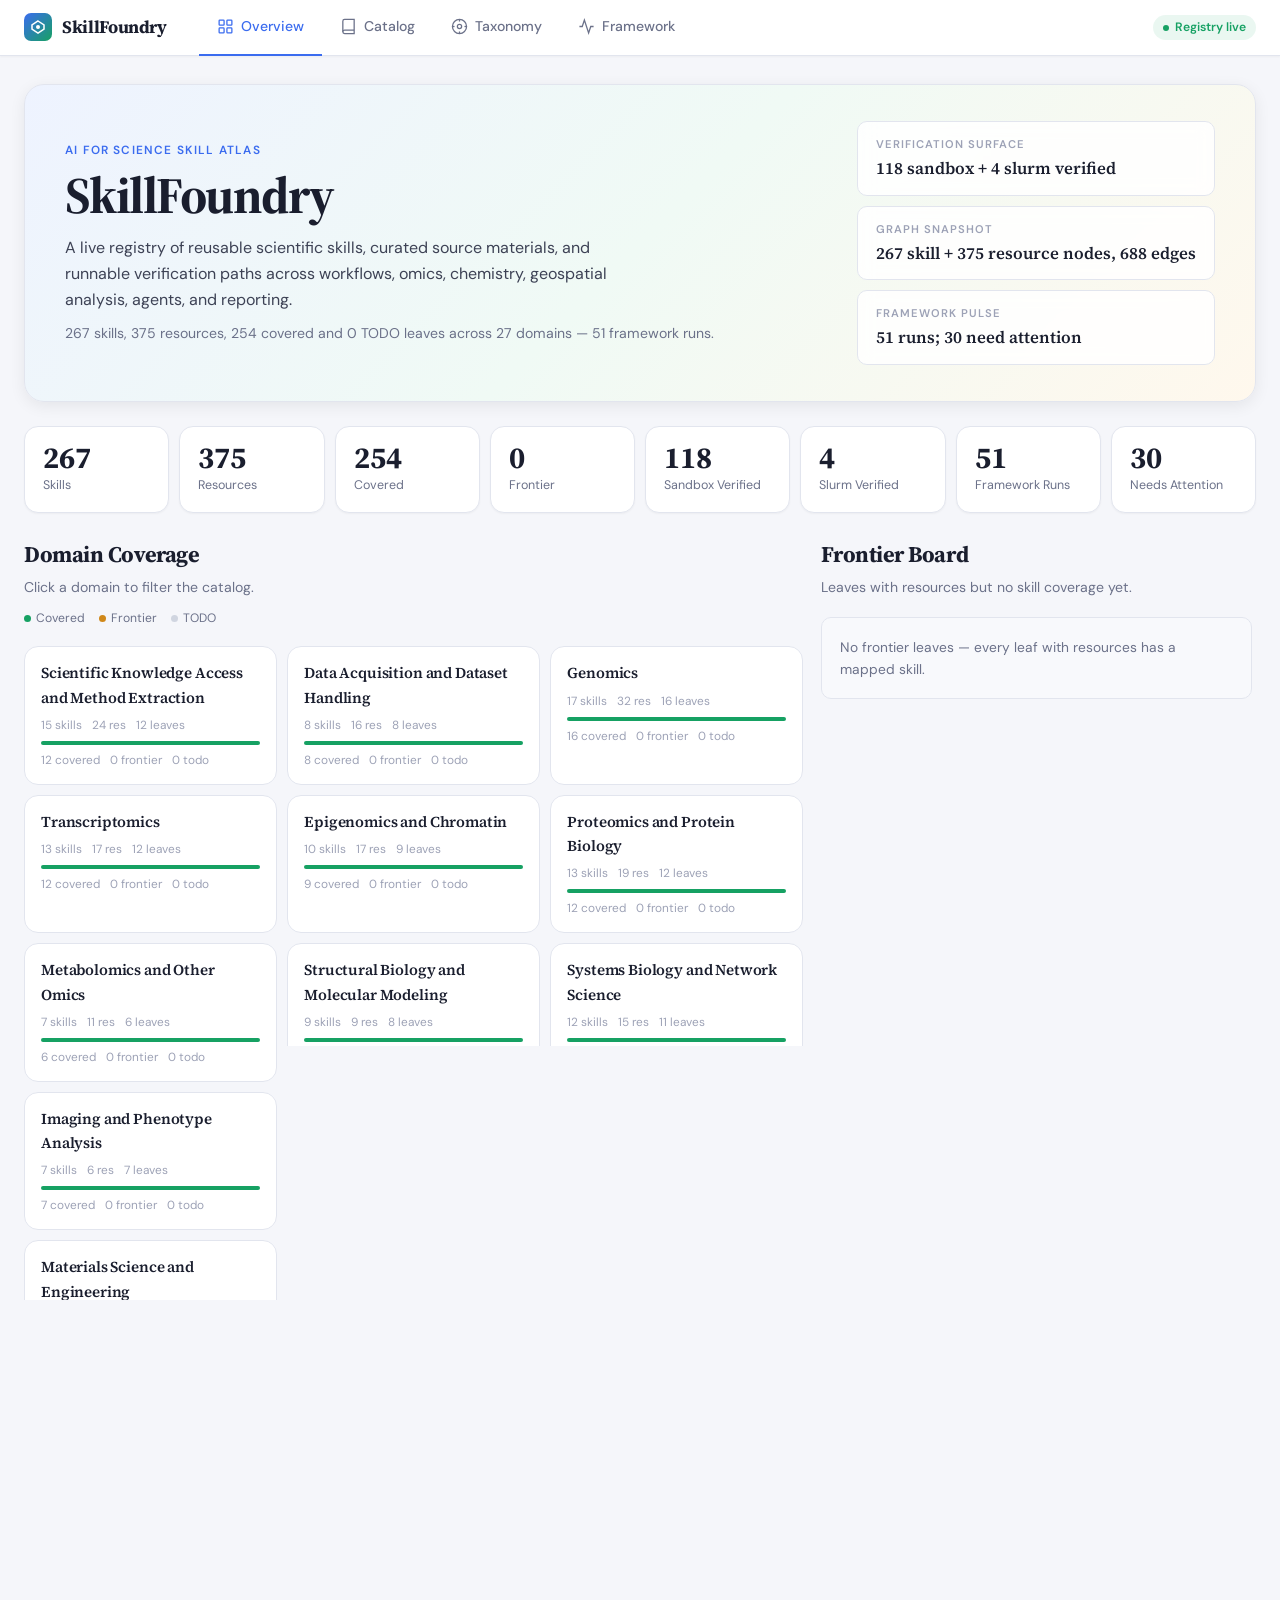
==== index.html @ 2b2ca71a "[init] init github pages" ====
<!DOCTYPE html>
<html lang="en">
<head>
  <meta charset="utf-8">
  <meta name="viewport" content="width=device-width, initial-scale=1">
  <title>SkillFoundry — AI for Science Skill Atlas</title>
  <link rel="preconnect" href="https://fonts.googleapis.com">
  <link rel="preconnect" href="https://fonts.gstatic.com" crossorigin>
  <link href="https://fonts.googleapis.com/css2?family=Source+Serif+4:ital,opsz,wght@0,8..60,400;0,8..60,600;0,8..60,700;1,8..60,400&family=DM+Sans:ital,opsz,wght@0,9..40,300;0,9..40,400;0,9..40,500;0,9..40,600;1,9..40,400&family=JetBrains+Mono:wght@400;500&display=swap" rel="stylesheet">
  <style>
/* ═══════════════════════════ TOKENS ═══════════════════════════ */
:root {
  --bg:         #f5f6fa;
  --bg-alt:     #eef0f6;
  --surface:    #ffffff;
  --surface-hi: #f8f9fc;
  --border:     #e2e5ee;
  --border-hi:  #d0d5e0;

  --ink:        #1a1e2e;
  --ink-2:      #3d4255;
  --ink-3:      #6b7189;
  --ink-4:      #9da2b6;

  --blue:       #3b6cef;
  --blue-soft:  rgba(59,108,239,0.09);
  --blue-med:   rgba(59,108,239,0.18);
  --green:      #16a163;
  --green-soft: rgba(22,161,99,0.09);
  --green-med:  rgba(22,161,99,0.18);
  --amber:      #d08819;
  --amber-soft: rgba(208,136,25,0.09);
  --amber-med:  rgba(208,136,25,0.18);
  --red:        #dc4848;
  --red-soft:   rgba(220,72,72,0.09);

  --r-xl: 20px;
  --r-lg: 14px;
  --r-md: 10px;
  --r-sm: 6px;

  --serif: 'Source Serif 4', Georgia, serif;
  --sans:  'DM Sans', system-ui, sans-serif;
  --mono:  'JetBrains Mono', 'Menlo', monospace;

  --shadow-xs: 0 1px 2px rgba(0,0,0,0.04);
  --shadow-sm: 0 1px 3px rgba(0,0,0,0.06), 0 1px 2px rgba(0,0,0,0.04);
  --shadow-md: 0 4px 16px rgba(0,0,0,0.07);
  --shadow-lg: 0 10px 40px rgba(0,0,0,0.08);
}

*, *::before, *::after { box-sizing: border-box; margin: 0; padding: 0; }
html { overflow-x: clip; }

body {
  font-family: var(--sans);
  font-size: 14.5px;
  line-height: 1.6;
  color: var(--ink);
  background: var(--bg);
  overflow-x: clip;
  min-height: 100vh;
}

a { color: var(--blue); text-decoration: none; }
a:hover { text-decoration: underline; }

button, input, select { font: inherit; }

::-webkit-scrollbar { width: 5px; height: 5px; }
::-webkit-scrollbar-track { background: transparent; }
::-webkit-scrollbar-thumb { background: var(--border-hi); border-radius: 4px; }

/* ═══════════════════════════ TOPBAR ═══════════════════════════ */
.topbar {
  position: sticky; top: 0; z-index: 100;
  display: flex; align-items: center; gap: 0;
  height: 56px;
  background: var(--surface);
  border-bottom: 1px solid var(--border);
  box-shadow: var(--shadow-xs);
  padding: 0 24px;
}

.logo {
  display: flex; align-items: center; gap: 10px;
  text-decoration: none; color: var(--ink);
  margin-right: 32px; flex-shrink: 0;
}

.logo-mark {
  width: 28px; height: 28px;
  border-radius: 7px;
  background: linear-gradient(135deg, #3b6cef, #16a163);
  display: flex; align-items: center; justify-content: center;
}

.logo-mark svg { width: 16px; height: 16px; }

.logo-text {
  font-family: var(--serif); font-size: 1.1rem; font-weight: 700;
  letter-spacing: -0.02em;
}

.tab-strip {
  display: flex; align-items: stretch; gap: 0;
  height: 56px; flex: 1;
}

.tab-btn {
  display: flex; align-items: center; gap: 7px;
  padding: 0 18px; height: 100%;
  font-size: 0.88rem; font-weight: 500;
  color: var(--ink-3); cursor: pointer;
  border: none; background: none;
  border-bottom: 2px solid transparent;
  transition: color 0.15s, border-color 0.15s;
  white-space: nowrap;
}

.tab-btn:hover { color: var(--ink); }

.tab-btn.active {
  color: var(--blue);
  border-bottom-color: var(--blue);
}

.tab-btn svg {
  width: 17px; height: 17px; stroke-width: 1.8;
  stroke: currentColor; fill: none;
}

.topbar-right {
  display: flex; align-items: center; gap: 12px;
  margin-left: auto; flex-shrink: 0;
}

.badge-live {
  display: flex; align-items: center; gap: 6px;
  padding: 3px 10px; border-radius: 999px;
  background: var(--green-soft);
  font-size: 0.76rem; font-weight: 600; color: var(--green);
}

.badge-live-dot {
  width: 6px; height: 6px; border-radius: 50%;
  background: var(--green);
  animation: pulse-d 2s ease-in-out infinite;
}

@keyframes pulse-d { 0%,100%{opacity:1} 50%{opacity:.35} }

/* ═══════════════════════════ PAGE SHELL ═══════════════════════════ */
.page {
  max-width: 1460px; margin: 0 auto;
  padding: 28px 24px 60px;
}

.tab-panel { display: none; }
.tab-panel.active { display: block; }

/* ═══════════════════════════ SECTION TITLES ═══════════════════════════ */
.sec-title {
  font-family: var(--serif); font-size: 1.4rem; font-weight: 700;
  letter-spacing: -0.02em; color: var(--ink); margin-bottom: 4px;
}

.sec-sub {
  font-size: 0.88rem; color: var(--ink-3); max-width: 60ch; line-height: 1.55;
}

.sec-head { margin-bottom: 18px; }

/* ═══════════════════════════ CARDS ═══════════════════════════ */
.card {
  background: var(--surface); border: 1px solid var(--border);
  border-radius: var(--r-lg); box-shadow: var(--shadow-sm);
}

.card-pad { padding: 20px 22px; }

/* ═══════════════════════════ PILLS ═══════════════════════════ */
.pill {
  display: inline-flex; align-items: center; gap: 5px;
  padding: 2px 9px; border-radius: 999px;
  font-size: 0.74rem; font-weight: 500;
  border: 1px solid transparent;
  line-height: 1.4;
}

.pill.v-green { background: var(--green-soft); color: var(--green); border-color: var(--green-med); }
.pill.v-blue  { background: var(--blue-soft);  color: var(--blue);  border-color: var(--blue-med);  }
.pill.v-amber { background: var(--amber-soft); color: var(--amber); border-color: var(--amber-med); }
.pill.v-red   { background: var(--red-soft);   color: var(--red); }
.pill.v-gray  { background: var(--bg-alt);     color: var(--ink-3); border-color: var(--border);    }

/* ═══════════════════════════ TAB: OVERVIEW ═══════════════════════════ */
.hero-banner {
  display: grid; grid-template-columns: 1fr auto;
  gap: 32px; align-items: center;
  padding: 36px 40px;
  border-radius: var(--r-xl);
  background: linear-gradient(135deg, #eef3ff 0%, #f0faf5 50%, #fff8ed 100%);
  border: 1px solid var(--border);
  box-shadow: var(--shadow-md);
  margin-bottom: 24px;
}

.hero-eyebrow {
  font-size: 0.74rem; font-weight: 600; text-transform: uppercase;
  letter-spacing: 0.1em; color: var(--blue); margin-bottom: 10px;
}

.hero-title {
  font-family: var(--serif); font-size: clamp(2.2rem, 4vw, 3.4rem);
  font-weight: 700; line-height: 1; letter-spacing: -0.03em;
  color: var(--ink); margin-bottom: 14px;
}

.hero-lede {
  font-size: 1rem; color: var(--ink-2); line-height: 1.6; max-width: 52ch;
}

#overview-summary {
  margin-top: 10px; font-size: 0.88rem; color: var(--ink-3);
}

.hero-side {
  display: grid; gap: 10px; min-width: 220px;
}

.hero-stat-card {
  padding: 14px 18px;
  border-radius: var(--r-md);
  background: rgba(255,255,255,0.85);
  border: 1px solid var(--border);
  backdrop-filter: blur(8px);
}

.hero-stat-label {
  font-size: 0.7rem; font-weight: 600; letter-spacing: 0.09em;
  text-transform: uppercase; color: var(--ink-4); margin-bottom: 4px;
}

.hero-stat-val {
  font-family: var(--serif); font-size: 1.05rem; font-weight: 600;
  color: var(--ink); line-height: 1.35;
}

.stats-row {
  display: grid;
  grid-template-columns: repeat(auto-fit, minmax(145px, 1fr));
  gap: 10px; margin-bottom: 24px;
}

.stat-tile {
  padding: 16px 18px;
  background: var(--surface); border: 1px solid var(--border);
  border-radius: var(--r-lg); box-shadow: var(--shadow-xs);
  transition: transform 0.15s, box-shadow 0.15s;
}

.stat-tile:hover { transform: translateY(-1px); box-shadow: var(--shadow-sm); }

.stat-num {
  font-family: var(--serif); font-size: 1.9rem; font-weight: 700;
  line-height: 1; color: var(--ink); margin-bottom: 3px;
}

.stat-lab { font-size: 0.78rem; color: var(--ink-3); }

.ov-grid {
  display: grid; grid-template-columns: minmax(0, 1.65fr) minmax(280px, 0.92fr);
  gap: 18px; margin-bottom: 24px; align-items: start;
}

.domain-grid {
  display: grid; grid-template-columns: repeat(auto-fill, minmax(195px, 1fr));
  gap: 10px;
}

.domain-card {
  display: grid; gap: 6px; align-content: start;
  padding: 14px 16px;
  background: var(--surface); border: 1px solid var(--border);
  border-radius: var(--r-lg); cursor: pointer;
  text-align: left; width: 100%;
  transition: border-color 0.15s, transform 0.15s, box-shadow 0.15s;
}

.domain-card:hover { transform: translateY(-1px); box-shadow: var(--shadow-sm); border-color: var(--border-hi); }
.domain-card.active { border-color: var(--blue); box-shadow: 0 0 0 3px var(--blue-soft); }

.domain-card h3 {
  font-family: var(--serif); font-size: 0.95rem; font-weight: 600;
  color: var(--ink); letter-spacing: -0.01em;
}

.domain-meta {
  display: flex; flex-wrap: wrap; gap: 3px 10px;
  font-size: 0.74rem; color: var(--ink-4);
}

.cov-bar {
  height: 4px; border-radius: 999px;
  background: var(--bg-alt); overflow: hidden;
  display: grid;
  grid-template-columns: var(--c,0%) var(--f,0%) var(--t,0%);
}

.cov-bar span:nth-child(1) { background: var(--green); }
.cov-bar span:nth-child(2) { background: var(--amber); }
.cov-bar span:nth-child(3) { background: var(--border); }

.legend-row { display: flex; gap: 14px; margin-top: 10px; }

.legend-item {
  display: flex; align-items: center; gap: 5px;
  font-size: 0.76rem; color: var(--ink-3);
}

.legend-dot { width: 7px; height: 7px; border-radius: 50%; }

.frontier-list {
  display: grid; gap: 8px;
  max-height: 520px; overflow-y: auto; padding-right: 4px;
}

.frontier-item {
  padding: 10px 14px;
  border-radius: var(--r-md);
  background: var(--surface-hi); border: 1px solid var(--border);
}

.frontier-item strong { display: block; font-size: 0.86rem; color: var(--ink); margin-bottom: 2px; }
.frontier-item small { font-size: 0.76rem; color: var(--ink-3); }

/* ═══════════════════════════ TAB: CATALOG ═══════════════════════════ */
.catalog-controls {
  display: grid;
  grid-template-columns: minmax(200px, 1.5fr) repeat(4, minmax(120px, 1fr));
  gap: 10px; margin-bottom: 18px;
}

.ctrl { display: grid; gap: 4px; }

.ctrl label {
  font-size: 0.7rem; font-weight: 600; letter-spacing: 0.08em;
  text-transform: uppercase; color: var(--ink-4);
}

.ctrl input, .ctrl select {
  width: 100%; padding: 8px 12px;
  border: 1px solid var(--border); border-radius: var(--r-sm);
  background: var(--surface); color: var(--ink);
  font-size: 0.88rem; outline: none;
  transition: border-color 0.15s, box-shadow 0.15s;
}

.ctrl input:focus, .ctrl select:focus {
  border-color: var(--blue); box-shadow: 0 0 0 3px var(--blue-soft);
}

.ctrl input::placeholder { color: var(--ink-4); }

.catalog-layout {
  display: grid;
  grid-template-columns: minmax(0, 1.25fr) minmax(320px, 0.75fr);
  gap: 18px; align-items: start;
}

.skill-list { display: grid; gap: 10px; }

.skill-count-label { font-size: 0.85rem; color: var(--ink-3); margin-bottom: 12px; }

.skill-card {
  padding: 18px 20px;
  background: var(--surface); border: 1px solid var(--border);
  border-radius: var(--r-lg); box-shadow: var(--shadow-xs);
  transition: border-color 0.15s, transform 0.15s;
}

.skill-card:hover { border-color: var(--border-hi); transform: translateY(-1px); box-shadow: var(--shadow-sm); }

.skill-top { display: flex; flex-wrap: wrap; gap: 5px; margin-bottom: 10px; }

.skill-card h3 {
  font-family: var(--serif); font-size: 1.1rem; font-weight: 600;
  letter-spacing: -0.01em; color: var(--ink); margin-bottom: 6px;
}

.skill-card > p {
  font-size: 0.86rem; color: var(--ink-2); line-height: 1.6; margin-bottom: 12px;
}

.skill-meta { display: grid; gap: 3px; margin-bottom: 10px; }
.meta-line { font-size: 0.76rem; color: var(--ink-4); line-height: 1.5; }

.cmd {
  display: block; padding: 8px 12px;
  border-radius: var(--r-sm); background: var(--bg-alt); border: 1px solid var(--border);
  font-family: var(--mono); font-size: 0.76rem; color: var(--green);
  overflow-x: auto; white-space: pre-wrap; word-break: break-word;
  margin-bottom: 10px;
}

.skill-links {
  display: flex; flex-wrap: wrap; gap: 3px 10px;
  font-size: 0.78rem;
}

.skill-links .sep { color: var(--ink-4); }

.tree-shell { display: grid; gap: 12px; }

.tree-domain {
  padding: 14px 16px;
  background: var(--surface-hi); border: 1px solid var(--border);
  border-radius: var(--r-lg);
}

.tree-domain h3 {
  font-family: var(--serif); font-size: 0.98rem; font-weight: 600;
  color: var(--ink); margin-bottom: 3px;
}

.tree-domain > p { font-size: 0.76rem; color: var(--ink-4); margin-bottom: 10px; }

.leaf-list { display: grid; gap: 6px; }

.leaf-card {
  padding: 10px 12px;
  border-radius: var(--r-md);
  background: var(--surface); border: 1px solid var(--border);
}

.leaf-card[data-status="covered"]  { border-left: 3px solid var(--green); }
.leaf-card[data-status="frontier"] { border-left: 3px solid var(--amber); }
.leaf-card[data-status="todo"]     { border-left: 3px solid var(--border-hi); }

.leaf-card h4 { font-size: 0.84rem; font-weight: 600; color: var(--ink); margin-bottom: 2px; }
.leaf-card p { font-size: 0.74rem; color: var(--ink-4); margin-bottom: 5px; }

.leaf-links { display: flex; flex-wrap: wrap; gap: 3px 8px; font-size: 0.74rem; }
.leaf-links .muted { color: var(--ink-4); }

/* ═══════════════════════════ TAB: TAXONOMY (RADIAL) ═══════════════════════════ */
.tax-grid {
  display: grid; grid-template-columns: minmax(0, 1fr) 300px;
  gap: 18px; align-items: start;
}

.viz-panel {
  position: relative; overflow: hidden;
  border-radius: var(--r-xl);
  background: var(--surface); border: 1px solid var(--border);
  box-shadow: var(--shadow-md);
}

.viz-toolbar {
  display: flex; flex-wrap: wrap; align-items: center; gap: 10px;
  padding: 12px 16px;
  border-bottom: 1px solid var(--border); background: var(--surface-hi);
}

.viz-toolbar input {
  flex: 1; min-width: 160px; max-width: 320px;
  padding: 7px 12px;
  border: 1px solid var(--border); border-radius: var(--r-sm);
  background: var(--surface); color: var(--ink); font-size: 0.86rem;
  outline: none;
}

.viz-toolbar input:focus { border-color: var(--blue); box-shadow: 0 0 0 3px var(--blue-soft); }
.viz-toolbar input::placeholder { color: var(--ink-4); }

.viz-btn {
  padding: 7px 14px; border-radius: var(--r-sm);
  border: 1px solid var(--border); background: var(--surface);
  color: var(--ink-2); cursor: pointer; font-size: 0.82rem; font-weight: 500;
  transition: background 0.15s, border-color 0.15s;
}

.viz-btn:hover { background: var(--bg-alt); border-color: var(--border-hi); }

.viz-canvas {
  position: relative; min-height: 70vh; background: var(--surface); cursor: grab;
}

.viz-canvas.dragging { cursor: grabbing; }

.viz-canvas svg { display: block; width: 100%; height: min(75vh, 900px); background: transparent; }

.edge { fill: none; stroke-linecap: round; stroke-opacity: 0.3; transition: opacity 180ms, stroke-width 180ms; }
.edge.domain-edge { stroke-width: 3.2; }
.edge.sub-edge { stroke-width: 1.6; stroke-opacity: 0.24; }

.node-core, .label-group rect, .label-group text { transition: opacity 180ms, fill 180ms, stroke 180ms; }

.root-glow { fill: rgba(59,108,239,0.08); filter: blur(24px); }
.root-node { fill: var(--ink); stroke: var(--border); stroke-width: 2; }
.root-label { fill: #fff; font-family: var(--serif); font-size: 44px; font-weight: 700; letter-spacing: -0.03em; text-anchor: middle; dominant-baseline: middle; }
.root-sub { fill: rgba(255,255,255,0.6); font-size: 16px; text-anchor: middle; }

.domain-dot { stroke: var(--surface); stroke-width: 2.5; }
.sub-dot { fill: currentColor; opacity: 0.85; }

.label-group text { font-family: var(--sans); font-size: 16px; dominant-baseline: middle; paint-order: stroke; stroke: rgba(255,255,255,0.15); stroke-width: 0.3; }
.label-group.domain text { font-family: var(--serif); font-size: 18px; font-weight: 600; letter-spacing: -0.01em; }
.label-group rect { filter: drop-shadow(0 4px 12px rgba(0,0,0,0.06)); }

.has-focus .fadable { opacity: 0.1; }
.has-focus .edge.fadable { opacity: 0.08; }
.has-focus .is-active { opacity: 1 !important; }
.has-focus .edge.is-active { stroke-opacity: 0.9; stroke-width: 4; }
.has-focus .edge.sub-edge.is-active { stroke-width: 2.4; }
.match-dim .searchable { opacity: 0.1; }
.match-dim .is-match { opacity: 1 !important; }

.tax-sidebar { display: grid; gap: 12px; align-content: start; }

.info-card {
  padding: 16px 18px; background: var(--surface);
  border: 1px solid var(--border); border-radius: var(--r-lg); box-shadow: var(--shadow-xs);
}

.info-card h2 { font-family: var(--serif); font-size: 1.05rem; font-weight: 600; color: var(--ink); margin-bottom: 6px; }
.info-card p, .info-card li { font-size: 0.84rem; color: var(--ink-2); line-height: 1.55; }
.info-card ul { list-style: none; display: grid; gap: 5px; }
.info-card ul li::before { content: "·"; margin-right: 6px; color: var(--ink-4); font-weight: 700; }

.tax-stat-row { display: grid; grid-template-columns: 1fr 1fr; gap: 8px; }

.tax-stat { padding: 12px 14px; background: var(--bg-alt); border-radius: var(--r-md); text-align: center; }
.tax-stat strong { display: block; font-family: var(--serif); font-size: 1.5rem; font-weight: 700; color: var(--ink); }
.tax-stat span { font-size: 0.74rem; color: var(--ink-3); }

.legend-col { display: grid; gap: 6px; }
.legend-swatch { display: flex; align-items: center; gap: 8px; font-size: 0.82rem; color: var(--ink-2); }
.legend-swatch i { width: 12px; height: 12px; border-radius: 50%; display: inline-block; border: 1px solid var(--border); }

/* ═══════════════════════════ TAB: FRAMEWORK ═══════════════════════════ */
.fw-grid {
  display: grid; grid-template-columns: minmax(0, 1.4fr) minmax(300px, 0.85fr);
  gap: 18px; align-items: start;
}

.fw-hero {
  padding: 28px 32px; border-radius: var(--r-xl);
  background: linear-gradient(140deg, #1a1e2e, #202840 50%, #1c2e38);
  border: 1px solid rgba(255,255,255,0.08);
  box-shadow: var(--shadow-lg); color: #e6eaf3;
  position: relative; overflow: hidden;
}

.fw-hero::before { content: ""; position: absolute; top: -1px; left: 0; right: 0; height: 2px; background: linear-gradient(90deg, var(--blue), var(--green)); }

.fw-kicker {
  display: inline-flex; padding: 3px 10px; border-radius: 999px;
  background: rgba(59,108,239,0.15); border: 1px solid rgba(59,108,239,0.25);
  font-size: 0.7rem; font-weight: 600; letter-spacing: 0.09em;
  text-transform: uppercase; color: #7aa2f7; margin-bottom: 12px;
}

.fw-hero h2 {
  font-family: var(--serif); font-size: clamp(1.6rem, 2.5vw, 2.2rem);
  font-weight: 700; letter-spacing: -0.02em; color: #e6eaf3; margin-bottom: 8px;
}

.fw-hero .fw-intro { font-size: 0.86rem; color: rgba(200,210,230,0.7); max-width: 54ch; line-height: 1.6; margin-bottom: 20px; }

.live-shell {
  padding: 14px 18px; border-radius: var(--r-md);
  background: rgba(255,255,255,0.05); border: 1px solid rgba(255,255,255,0.08);
  margin-bottom: 16px;
}

.live-shell.idle { opacity: 0.7; }

.live-row { display: flex; flex-wrap: wrap; gap: 8px; align-items: center; margin-bottom: 6px; }
.live-row strong { font-size: 0.9rem; color: #e6eaf3; }

.fw-badge {
  display: inline-flex; align-items: center; gap: 5px;
  padding: 2px 9px; border-radius: 999px;
  font-size: 0.72rem; font-weight: 600; letter-spacing: 0.05em; text-transform: uppercase;
}

.fw-badge.running { background: rgba(59,108,239,0.2); color: #7aa2f7; border: 1px solid rgba(59,108,239,0.3); }
.fw-badge.completed { background: rgba(22,161,99,0.15); color: #69dba8; border: 1px solid rgba(22,161,99,0.25); }
.fw-badge.failed { background: rgba(220,72,72,0.15); color: #f87171; border: 1px solid rgba(220,72,72,0.25); }

.fw-orb { width: 6px; height: 6px; border-radius: 50%; background: currentColor; }

.fw-spinner {
  width: 11px; height: 11px; border-radius: 50%;
  border: 2px solid rgba(122,162,247,0.3); border-top-color: #7aa2f7;
  animation: spin 0.8s linear infinite;
}

@keyframes spin { to { transform: rotate(360deg); } }

.fw-meta { font-size: 0.78rem; color: rgba(200,210,230,0.55); display: flex; flex-wrap: wrap; gap: 3px 12px; }

.fw-pill {
  display: inline-flex; padding: 2px 8px; border-radius: 999px;
  background: rgba(59,108,239,0.1); border: 1px solid rgba(59,108,239,0.15);
  font-size: 0.72rem; color: rgba(180,200,240,0.7);
}

.stage-grid {
  display: grid; gap: 6px;
  grid-template-columns: repeat(auto-fit, minmax(120px, 1fr));
  margin-top: 12px;
}

.stage-chip {
  padding: 8px 10px; border-radius: var(--r-sm);
  background: rgba(255,255,255,0.04); border: 1px solid rgba(255,255,255,0.06);
}

.stage-chip.running   { background: rgba(59,108,239,0.12); border-color: rgba(59,108,239,0.2); }
.stage-chip.completed { background: rgba(22,161,99,0.1);  border-color: rgba(22,161,99,0.18); }
.stage-chip.attention { background: rgba(208,136,25,0.1);  border-color: rgba(208,136,25,0.18); }
.stage-chip.pending   { opacity: 0.5; }

.stage-chip-top { display: flex; align-items: center; gap: 5px; margin-bottom: 2px; }
.stage-dot { width: 6px; height: 6px; border-radius: 50%; background: rgba(255,255,255,0.25); flex-shrink: 0; }
.stage-chip.completed .stage-dot { background: #69dba8; }
.stage-chip.attention .stage-dot { background: #f0b84a; }
.stage-chip.running .stage-dot { display: none; }
.stage-chip strong { font-size: 0.78rem; color: #e6eaf3; }
.stage-chip small { font-size: 0.7rem; color: rgba(200,210,230,0.55); }

.term { border-radius: var(--r-md); overflow: hidden; background: #0c0f18; border: 1px solid rgba(255,255,255,0.06); margin-top: 14px; }
.term-head { display: flex; align-items: center; justify-content: space-between; padding: 7px 12px; background: rgba(255,255,255,0.03); border-bottom: 1px solid rgba(255,255,255,0.05); }
.term-dots { display: flex; gap: 5px; }
.term-dots i { width: 8px; height: 8px; border-radius: 50%; display: block; }
.term-dots i:nth-child(1) { background: #ff5f57; }
.term-dots i:nth-child(2) { background: #febc2e; }
.term-dots i:nth-child(3) { background: #28c840; }
.term-title { font-family: var(--mono); font-size: 0.68rem; color: rgba(255,255,255,0.25); letter-spacing: 0.05em; }
.term-body { padding: 10px 12px; display: grid; gap: 4px; max-height: 200px; overflow-y: auto; font-family: var(--mono); font-size: 0.74rem; line-height: 1.5; }
.term-line { display: grid; gap: 1px; }
.term-line strong { font-size: 0.62rem; letter-spacing: 0.07em; text-transform: uppercase; color: rgba(255,255,255,0.2); }
.term-line.info    span { color: rgba(210,220,240,0.75); }
.term-line.command span { color: #fbbf24; }
.term-line.stdout  span { color: #86efac; }
.term-line.stderr  span { color: rgba(210,220,240,0.5); }
.term-line.success span { color: #34d399; }
.term-line.warning span { color: #fbbf24; }
.term-line.error   span { color: #f87171; }

.spot-top { display: flex; flex-wrap: wrap; gap: 6px; margin-bottom: 10px; }

.run-title-fw { font-family: var(--serif); font-size: clamp(1.4rem, 2vw, 2rem); font-weight: 700; color: #e6eaf3; margin-bottom: 8px; }
.run-summary-fw { font-size: 0.84rem; color: rgba(200,210,230,0.65); line-height: 1.6; max-width: 54ch; margin-bottom: 14px; }

.metric-row { display: grid; grid-template-columns: repeat(auto-fit, minmax(100px, 1fr)); gap: 8px; margin-bottom: 14px; }

.metric-tile { padding: 10px 12px; border-radius: var(--r-sm); background: rgba(255,255,255,0.04); border: 1px solid rgba(255,255,255,0.06); }
.metric-tile strong { display: block; font-family: var(--serif); font-size: 1.3rem; font-weight: 700; color: #e6eaf3; margin-bottom: 1px; }
.metric-tile span { font-size: 0.7rem; color: rgba(200,210,230,0.55); }

.stage-strip { display: flex; flex-wrap: wrap; gap: 6px; margin-bottom: 12px; }

.stage-pill-fw { padding: 6px 10px; border-radius: var(--r-sm); background: rgba(255,255,255,0.04); border: 1px solid rgba(255,255,255,0.06); }
.stage-pill-fw.health-attention { background: rgba(208,136,25,0.1); border-color: rgba(208,136,25,0.18); }
.stage-pill-fw strong { display: block; font-size: 0.76rem; color: #e6eaf3; margin-bottom: 1px; }
.stage-pill-fw small { font-size: 0.7rem; color: rgba(200,210,230,0.55); }

.run-links-fw { display: flex; gap: 10px; align-items: center; font-size: 0.82rem; }
.run-links-fw a { color: #7aa2f7; text-decoration: none; }
.run-links-fw a:hover { text-decoration: underline; }
.run-links-fw .muted { color: rgba(200,210,230,0.45); }

.fw-stack { display: grid; gap: 14px; align-content: start; }
.focus-queue, .run-ledger { display: grid; gap: 8px; }
.run-ledger { max-height: 420px; overflow-y: auto; padding-right: 4px; }

.fq-tile, .rl-tile {
  padding: 12px 14px; background: var(--surface);
  border: 1px solid var(--border); border-radius: var(--r-md);
  box-shadow: var(--shadow-xs); transition: border-color 0.15s;
}

.fq-tile:hover, .rl-tile:hover { border-color: var(--border-hi); }
.fq-top, .rl-top { display: flex; flex-wrap: wrap; gap: 5px; margin-bottom: 6px; }
.fq-tile strong, .rl-tile strong { display: block; font-size: 0.86rem; color: var(--ink); margin-bottom: 3px; }
.fq-tile p, .rl-tile p { font-size: 0.78rem; color: var(--ink-3); line-height: 1.5; }

.mini-meta { display: flex; flex-wrap: wrap; gap: 3px 10px; margin-top: 6px; font-size: 0.74rem; color: var(--ink-4); }
.mini-meta a { color: var(--blue); font-size: 0.74rem; }

.empty {
  padding: 18px; border-radius: var(--r-md);
  background: var(--surface-hi); border: 1px solid var(--border);
  font-size: 0.86rem; color: var(--ink-3); line-height: 1.6;
}

/* ═══════════════════════════ RESPONSIVE ═══════════════════════════ */

/* ── tab strip: horizontally scrollable on small screens ── */
.tab-strip {
  overflow-x: auto;
  -webkit-overflow-scrolling: touch;
  scrollbar-width: none;
}
.tab-strip::-webkit-scrollbar { display: none; }

@media (max-width: 1120px) {
  .hero-banner { grid-template-columns: 1fr; }
  .hero-side { grid-template-columns: repeat(3, 1fr); }
  .ov-grid, .catalog-layout, .fw-grid, .tax-grid { grid-template-columns: 1fr; }
  .viz-canvas svg { height: min(60vh, 700px); }
  .viz-canvas { min-height: 60vh; }
}

@media (max-width: 900px) {
  /* catalog controls: search full-width, then 2-col */
  .catalog-controls {
    grid-template-columns: 1fr 1fr;
  }
  .catalog-controls .ctrl:first-child {
    grid-column: 1 / -1;
  }
  /* fw hero: reduce padding */
  .fw-hero { padding: 22px 20px; }
  /* domain grid: smaller cards */
  .domain-grid { grid-template-columns: repeat(auto-fill, minmax(160px, 1fr)); }
}

@media (max-width: 720px) {
  .page { padding: 14px 12px 36px; }
  .hero-banner { padding: 22px 20px; gap: 20px; }
  .hero-title { font-size: 2rem; }
  .hero-side { grid-template-columns: 1fr 1fr; }
  /* topbar: hide label text, shrink tabs */
  .tab-btn span { display: none; }
  .tab-btn { padding: 0 14px; }
  .logo-text { display: none; }
  /* stats: 2-col */
  .stats-row { grid-template-columns: repeat(2, 1fr); }
  /* domain grid: 2-col fixed */
  .domain-grid { grid-template-columns: repeat(2, 1fr); }
  /* catalog controls: 2-col */
  .catalog-controls { grid-template-columns: 1fr 1fr; }
  .catalog-controls .ctrl:first-child { grid-column: 1 / -1; }
  /* section titles smaller */
  .sec-title { font-size: 1.2rem; }
  /* fw hero smaller */
  .fw-hero { padding: 18px 16px; }
  .fw-hero h2 { font-size: 1.4rem; }
  /* metric row: 2 col */
  .metric-row { grid-template-columns: repeat(2, 1fr); }
  /* radial viz */
  .viz-canvas svg { height: 55vh; }
  .viz-canvas { min-height: 55vh; }
  /* stage grid: 2 col */
  .stage-grid { grid-template-columns: repeat(2, 1fr); }
}

@media (max-width: 480px) {
  .page { padding: 12px 10px 28px; }
  .hero-banner { padding: 18px; }
  .hero-side { grid-template-columns: 1fr; }
  .stats-row { grid-template-columns: repeat(2, 1fr); }
  .domain-grid { grid-template-columns: 1fr 1fr; }
  .catalog-controls { grid-template-columns: 1fr; }
  .catalog-controls .ctrl:first-child { grid-column: auto; }
  .metric-row { grid-template-columns: repeat(2, 1fr); }
  .tax-stat-row { grid-template-columns: 1fr 1fr; }
  /* run ledger */
  .run-ledger { max-height: 320px; }
  /* viz */
  .viz-canvas svg { height: 50vh; }
  .viz-toolbar { flex-wrap: wrap; gap: 8px; }
}

@keyframes fade-in {
  from { opacity: 0; transform: translateY(10px); }
  to   { opacity: 1; transform: translateY(0); }
}

.tab-panel.active > * { animation: fade-in 0.3s ease both; }
.tab-panel.active > *:nth-child(1) { animation-delay: 0.02s; }
.tab-panel.active > *:nth-child(2) { animation-delay: 0.06s; }
.tab-panel.active > *:nth-child(3) { animation-delay: 0.10s; }
.tab-panel.active > *:nth-child(4) { animation-delay: 0.14s; }
.tab-panel.active > *:nth-child(5) { animation-delay: 0.18s; }
  </style>
</head>
<body>

<!-- TOPBAR -->
<nav class="topbar">
  <a class="logo" href="#">
    <div class="logo-mark"><svg viewBox="0 0 16 16" fill="none"><path d="M8 2L14 6v4l-6 4-6-4V6l6-4z" stroke="#fff" stroke-width="1.5" fill="none"/><circle cx="8" cy="8" r="2" fill="#fff"/></svg></div>
    <span class="logo-text">SkillFoundry</span>
  </a>
  <div class="tab-strip" id="tab-strip">
    <button class="tab-btn active" data-tab="overview"><svg viewBox="0 0 24 24"><rect x="3" y="3" width="7" height="7" rx="1"/><rect x="14" y="3" width="7" height="7" rx="1"/><rect x="3" y="14" width="7" height="7" rx="1"/><rect x="14" y="14" width="7" height="7" rx="1"/></svg><span>Overview</span></button>
    <button class="tab-btn" data-tab="catalog"><svg viewBox="0 0 24 24"><path d="M4 19.5A2.5 2.5 0 016.5 17H20"/><path d="M6.5 2H20v20H6.5A2.5 2.5 0 014 19.5v-15A2.5 2.5 0 016.5 2z"/></svg><span>Catalog</span></button>
    <button class="tab-btn" data-tab="taxonomy"><svg viewBox="0 0 24 24"><circle cx="12" cy="12" r="10"/><circle cx="12" cy="12" r="3"/><line x1="12" y1="2" x2="12" y2="5"/><line x1="12" y1="19" x2="12" y2="22"/><line x1="2" y1="12" x2="5" y2="12"/><line x1="19" y1="12" x2="22" y2="12"/></svg><span>Taxonomy</span></button>
    <button class="tab-btn" data-tab="framework"><svg viewBox="0 0 24 24"><polyline points="22 12 18 12 15 21 9 3 6 12 2 12"/></svg><span>Framework</span></button>
  </div>
  <div class="topbar-right"><div class="badge-live"><div class="badge-live-dot"></div>Registry live</div></div>
</nav>

<div class="page">

<!-- TAB: OVERVIEW -->
<div class="tab-panel active" id="panel-overview">
  <div class="hero-banner">
    <div>
      <div class="hero-eyebrow">AI for Science Skill Atlas</div>
      <div class="hero-title">SkillFoundry</div>
      <p class="hero-lede">A live registry of reusable scientific skills, curated source materials, and runnable verification paths across workflows, omics, chemistry, geospatial analysis, agents, and reporting.</p>
      <p id="overview-summary">Loading site data…</p>
    </div>
    <div class="hero-side">
      <div class="hero-stat-card"><div class="hero-stat-label">Verification Surface</div><div class="hero-stat-val" id="hero-verify">Loading…</div></div>
      <div class="hero-stat-card"><div class="hero-stat-label">Graph Snapshot</div><div class="hero-stat-val" id="hero-graph">Loading…</div></div>
      <div class="hero-stat-card"><div class="hero-stat-label">Framework Pulse</div><div class="hero-stat-val" id="hero-fw">Loading…</div></div>
    </div>
  </div>
  <div class="stats-row" id="stats-row"></div>
  <div class="ov-grid">
    <div>
      <div class="sec-head">
        <div class="sec-title">Domain Coverage</div>
        <p class="sec-sub">Click a domain to filter the catalog.</p>
        <div class="legend-row">
          <span class="legend-item"><span class="legend-dot" style="background:var(--green)"></span>Covered</span>
          <span class="legend-item"><span class="legend-dot" style="background:var(--amber)"></span>Frontier</span>
          <span class="legend-item"><span class="legend-dot" style="background:var(--border-hi)"></span>TODO</span>
        </div>
      </div>
      <div class="domain-grid" id="domain-grid"></div>
    </div>
    <div>
      <div class="sec-head"><div class="sec-title">Frontier Board</div><p class="sec-sub">Leaves with resources but no skill coverage yet.</p></div>
      <div class="frontier-list" id="frontier-list"></div>
    </div>
  </div>
</div>

<!-- TAB: CATALOG -->
<div class="tab-panel" id="panel-catalog">
  <div class="sec-head"><div class="sec-title">Skill Catalog</div><p class="sec-sub">Filter by domain, status, or compute profile.</p></div>
  <div class="catalog-controls">
    <div class="ctrl"><label for="search">Search</label><input id="search" type="search" placeholder="name, topic, tags, description…"></div>
    <div class="ctrl"><label for="f-status">Status</label><select id="f-status"><option value="">All statuses</option></select></div>
    <div class="ctrl"><label for="f-domain">Domain</label><select id="f-domain"><option value="">All domains</option></select></div>
    <div class="ctrl"><label for="f-compute">Compute</label><select id="f-compute"><option value="">All compute</option></select></div>
    <div class="ctrl"><label for="f-sort">Sort</label><select id="f-sort"><option value="verification">Verification</option><option value="recent">Recent</option><option value="name">Name</option></select></div>
  </div>
  <div class="catalog-layout">
    <div><div class="skill-count-label" id="skill-count-label">Loading…</div><div class="skill-list" id="skills"></div></div>
    <div class="tree-shell" id="tree"></div>
  </div>
</div>

<!-- TAB: TAXONOMY -->
<div class="tab-panel" id="panel-taxonomy">
  <div class="sec-head"><div class="sec-title">Taxonomy Atlas</div><p class="sec-sub">Interactive radial graph. Hover to inspect, drag to pan, scroll to zoom.</p></div>
  <div class="tax-grid">
    <div class="viz-panel">
      <div class="viz-toolbar">
        <input id="tax-search" type="search" placeholder="Search domain or subdomain…">
        <button class="viz-btn" id="reset-view" type="button">Reset</button>
        <button class="viz-btn" id="fit-view" type="button">Fit graph</button>
      </div>
      <div class="viz-canvas" id="viz-canvas">
        <svg id="radial-svg" viewBox="-1900 -1900 3800 3800">
          <title>SkillFoundry radial taxonomy</title>
          <defs><radialGradient id="coreGlow" cx="50%" cy="50%" r="58%"><stop offset="0%" stop-color="rgba(255,255,255,0.5)"/><stop offset="100%" stop-color="rgba(255,255,255,0)"/></radialGradient></defs>
          <g id="viewport">
            <circle cx="0" cy="0" r="1560" fill="rgba(59,108,239,0.02)"/>
            <circle cx="0" cy="0" r="1240" fill="none" stroke="rgba(0,0,0,0.04)" stroke-width="1.4" stroke-dasharray="5 9"/>
            <circle cx="0" cy="0" r="900" fill="none" stroke="rgba(0,0,0,0.05)" stroke-width="1.2"/>
            <circle cx="0" cy="0" r="470" fill="none" stroke="rgba(0,0,0,0.06)" stroke-width="1.2"/>
            <g id="edge-layer"></g><g id="node-layer"></g><g id="label-layer"></g>
          </g>
        </svg>
      </div>
    </div>
    <aside class="tax-sidebar">
      <div class="info-card"><h2 id="detail-title">Hover a branch</h2><p id="detail-body">Move over any domain or subdomain node to isolate its branch.</p><div style="display:flex;flex-wrap:wrap;gap:5px;margin-top:8px" id="detail-meta"><span class="pill v-gray">interactive svg</span><span class="pill v-gray">zoom + drag</span><span class="pill v-gray">hover highlight</span></div></div>
      <div class="info-card"><div class="tax-stat-row"><div class="tax-stat"><strong id="tax-domains">0</strong><span>Domains</span></div><div class="tax-stat"><strong id="tax-subdomains">0</strong><span>Subdomains</span></div></div></div>
      <div class="info-card"><h2>How to Read</h2><ul><li>Center node is the repository root</li><li>First ring shows domains as clusters</li><li>Outer rings distribute subdomains</li><li>Search narrows the graph</li></ul></div>
      <div class="info-card"><h2>Legend</h2><div class="legend-col"><span class="legend-swatch"><i style="background:#1a1e2e"></i>Repository root</span><span class="legend-swatch"><i style="background:#4A7C6F"></i>Domain node (color varies)</span><span class="legend-swatch"><i style="background:#f5f6fa"></i>Subdomain label</span></div></div>
    </aside>
  </div>
</div>

<!-- TAB: FRAMEWORK -->
<div class="tab-panel" id="panel-framework">
  <div class="fw-grid">
    <div class="fw-hero">
      <div class="fw-kicker">Codex exec control room</div>
      <h2>Framework Run Deck</h2>
      <p class="fw-intro">Recent automation loops, design-skill passes, verification health, and focus queue.</p>
      <div id="live-run"></div>
      <div id="run-spotlight"></div>
    </div>
    <div class="fw-stack">
      <div class="card card-pad"><div class="sec-head"><div class="sec-title">Focus Queue</div><p class="sec-sub">Ranked leaves for next automation pass.</p></div><div class="focus-queue" id="focus-queue"></div></div>
      <div class="card card-pad"><div class="sec-head"><div class="sec-title">Run Ledger</div><p class="sec-sub">Recent framework runs.</p></div><div class="run-ledger" id="run-ledger"></div></div>
    </div>
  </div>
</div>

</div><!-- .page -->

<script>
/* ═══════════════ HELPERS ═══════════════ */
function esc(v){return String(v??"").replaceAll("&","&amp;").replaceAll("<","&lt;").replaceAll(">","&gt;").replaceAll('"',"&quot;");}
function repoLink(p){return `../${p}`;}
async function loadJson(p,bust){const t=bust?`${p}${p.includes("?")?"&":"?"}ts=${Date.now()}`:p;const r=await fetch(t);if(!r.ok)throw new Error(`Failed: ${p}`);return r.json();}
async function tryJson(p,bust){try{return await loadJson(p,bust);}catch{return null;}}
function optVals(a,k){return[...new Set(a.map(i=>i[k]).filter(Boolean))].sort();}
function sRank(s){return{slurm_verified:5,sandbox_verified:4,implemented:3,draft:2,idea:1}[s]||0;}
function sLabel(v){return v.replaceAll("_"," ");}
function mLabel(v){return String(v??"unknown").replaceAll("_"," ").replaceAll("-"," ");}
function trunc(v,l=180){const t=String(v??"");return t.length<=l?t:t.slice(0,l-1)+"…";}
function sortSkills(sk,m){const s=[...sk];if(m==="name")return s.sort((a,b)=>a.name.localeCompare(b.name));if(m==="recent")return s.sort((a,b)=>(b.last_verified||b.last_updated||"").localeCompare(a.last_verified||a.last_updated||""));return s.sort((a,b)=>{const d=sRank(b.status)-sRank(a.status);return d?d:a.name.localeCompare(b.name);});}
function flatLeaves(tree){return(tree.children||[]).flatMap(d=>(d.children||[]).map(l=>({...l,domain_name:d.name,registry_domains:d.registry_domains||[]})));}
function sPill(s){if(s==="sandbox_verified"||s==="slurm_verified")return"v-green";if(s==="implemented")return"v-blue";if(s==="draft"||s==="idea")return"v-amber";return"v-gray";}

/* ═══════════════ TAB ROUTING ═══════════════ */
const tabs=document.querySelectorAll(".tab-btn"),panels=document.querySelectorAll(".tab-panel");
function switchTab(id){tabs.forEach(t=>t.classList.toggle("active",t.dataset.tab===id));panels.forEach(p=>p.classList.toggle("active",p.id===`panel-${id}`));if(id==="taxonomy"&&!window._taxR){renderTaxonomy();window._taxR=true;}}
tabs.forEach(t=>t.addEventListener("click",()=>switchTab(t.dataset.tab)));

/* ═══════════════ OVERVIEW RENDERS ═══════════════ */
function renderStats(skills,graph,tree,fw){
  const rc=graph.nodes.filter(n=>n.type==="resource").length;
  const s=[{l:"Skills",v:skills.length},{l:"Resources",v:rc},{l:"Covered",v:tree.covered_leaf_count||0},{l:"Frontier",v:tree.frontier_leaf_count||0},{l:"Sandbox Verified",v:skills.filter(s=>s.status==="sandbox_verified").length},{l:"Slurm Verified",v:skills.filter(s=>s.status==="slurm_verified").length},{l:"Framework Runs",v:fw.run_count||0},{l:"Needs Attention",v:fw.attention_run_count||0}];
  document.getElementById("stats-row").innerHTML=s.map(x=>`<div class="stat-tile"><div class="stat-num">${esc(x.v)}</div><div class="stat-lab">${esc(x.l)}</div></div>`).join("");
}

function renderDomainGrid(tree,sel){
  document.getElementById("domain-grid").innerHTML=(tree.children||[]).map(d=>{
    const tot=Math.max(d.children.length,1),cov=d.covered_leaf_count||0,fr=d.frontier_leaf_count||0,td=d.todo_leaf_count||0;
    const act=sel&&(d.registry_domains||[]).includes(sel);
    return`<button class="domain-card${act?" active":""}" data-domain="${esc((d.registry_domains||[])[0]||"")}"><h3>${esc(d.name)}</h3><div class="domain-meta"><span>${esc(d.skill_count)} skills</span><span>${esc(d.resource_count)} res</span><span>${esc(tot)} leaves</span></div><div class="cov-bar" style="--c:${(cov/tot)*100}%;--f:${(fr/tot)*100}%;--t:${(td/tot)*100}%"><span></span><span></span><span></span></div><div class="domain-meta"><span>${esc(cov)} covered</span><span>${esc(fr)} frontier</span><span>${esc(td)} todo</span></div></button>`;
  }).join("");
}

function renderFrontiers(tree){
  const c=document.getElementById("frontier-list"),lv=flatLeaves(tree).filter(l=>l.coverage_status==="frontier").sort((a,b)=>a.domain_name.localeCompare(b.domain_name)||a.name.localeCompare(b.name));
  if(!lv.length){c.innerHTML=`<div class="empty">No frontier leaves — every leaf with resources has a mapped skill.</div>`;return;}
  c.innerHTML=lv.map(l=>`<div class="frontier-item"><strong>${esc(l.name)}</strong><small>${esc(l.domain_name)} · ${esc(l.resource_count)} resources · ${esc(l.skill_count)} skills</small></div>`).join("");
}

function renderTree(tree,sel){
  document.getElementById("tree").innerHTML=(tree.children||[]).filter(d=>!sel||(d.registry_domains||[]).includes(sel)).map(d=>{
    const lv=(d.children||[]).map(l=>{const ts=(l.skills||[])[0],tr=(l.resources||[])[0];
      return`<div class="leaf-card" data-status="${esc(l.coverage_status)}"><div class="leaf-header"><span class="pill ${l.coverage_status==="covered"?"v-green":l.coverage_status==="frontier"?"v-amber":"v-gray"}">${esc(sLabel(l.coverage_status))}</span></div><h4>${esc(l.name)}</h4><p>${esc(l.skill_count)} skill(s) · ${esc(l.resource_count)} resource(s)</p><div class="leaf-links">${ts?`<a href="${repoLink(ts.path)}/SKILL.md">${esc(ts.name)}</a>`:`<span class="muted">No skill</span>`}${tr?` · <a href="${esc(tr.url)}">${esc(tr.canonical_name)}</a>`:""}</div></div>`;
    }).join("");
    return`<div class="tree-domain"><h3>${esc(d.name)}</h3><p>${esc(d.skill_count)} skills · ${esc(d.resource_count)} resources · ${esc(d.covered_leaf_count||0)} covered</p><div class="leaf-list">${lv}</div></div>`;
  }).join("");
}

function renderSkills(skills){
  const c=document.getElementById("skills");
  document.getElementById("skill-count-label").textContent=`${skills.length} skill(s) match current filters.`;
  if(!skills.length){c.innerHTML=`<div class="empty">No skills match the current filters.</div>`;return;}
  c.innerHTML=skills.map(s=>`<div class="skill-card"><div class="skill-top"><span class="pill ${sPill(s.status)}">${esc(sLabel(s.status))}</span><span class="pill v-gray">${esc(s.domain)}</span><span class="pill v-gray">${esc(s.compute_requirements)}</span></div><h3>${esc(s.name)}</h3><p>${esc(s.description)}</p><div class="skill-meta"><div class="meta-line">Topic: ${esc(s.topic_path.join(" / "))}</div><div class="meta-line">Tags: ${esc(s.tags.join(", "))}</div><div class="meta-line">Resources: ${esc(s.source_resource_count)} · Files: ${esc(s.file_count)} · Verified: ${esc(s.last_verified||"not yet")}</div></div>${s.test_commands?.length?`<code class="cmd">${esc(s.test_commands[0])}</code>`:""}<div class="skill-links"><a href="${repoLink(s.links.skill)}">SKILL.md</a><span class="sep">·</span><a href="${repoLink(s.links.metadata)}">metadata</a><span class="sep">·</span><a href="${repoLink(s.links.refs)}">refs</a><span class="sep">·</span><a href="${repoLink(s.links.tests)}">tests</a></div></div>`).join("");
}

/* ═══════════════ FRAMEWORK RENDERS ═══════════════ */
function focusLv(fw){return fw.latest_status?.focus_leaves||fw.latest_status?.summary?.focus_leaves||[];}

function renderLiveRun(ar){
  const c=document.getElementById("live-run");
  if(!ar){c.innerHTML=`<div class="live-shell idle"><div class="live-row"><span class="fw-badge completed"><span class="fw-orb"></span>Idle</span><strong>No active framework run</strong></div><div class="fw-meta">Open the framework CLI to watch live state here.</div></div>`;return;}
  const run=ar.active&&ar.status==="running",steps=ar.steps||[],logs=(ar.log_tail||[]).slice(-16),cur=ar.current_step||{};
  c.innerHTML=`<div class="live-shell${run?" running":" idle"}"><div class="live-row"><span class="fw-badge ${run?"running":(ar.status||"completed")}">${run?'<span class="fw-spinner"></span>':'<span class="fw-orb"></span>'}${esc(run?"Running":(ar.status||"completed"))}</span><strong>${esc(ar.run_label||"framework-run")}</strong><span class="fw-pill">${esc(mLabel(ar.mode||"unknown"))}</span><span class="fw-pill">${esc(ar.verification_mode||"none")} verification</span></div><div class="fw-meta"><span>${esc(cur.summary||"Waiting for next action.")}</span><span>Updated ${esc(ar.updated_at||"unknown")}</span></div><div class="stage-grid">${steps.map(s=>`<div class="stage-chip ${esc(s.status||"pending")}"><div class="stage-chip-top">${s.status==="running"?'<span class="fw-spinner"></span>':'<span class="stage-dot"></span>'}<strong>${esc(mLabel(s.name))}</strong></div><small>${esc(s.summary||mLabel(s.status||"pending")+" step")}</small></div>`).join("")}</div><div class="term"><div class="term-head"><span class="term-dots"><i></i><i></i><i></i></span><span class="term-title">Live terminal</span></div><div class="term-body">${logs.length?logs.map(l=>`<div class="term-line ${esc(l.kind||"info")}"><strong>${esc(l.label||l.kind||"log")}</strong><span>${esc(l.text||"")}</span></div>`).join(""):`<div class="term-line info"><strong>framework</strong><span>No output yet.</span></div>`}</div></div></div>`;
}

function renderAutomation(fw,ar){
  const spot=document.getElementById("run-spotlight"),fq=document.getElementById("focus-queue"),led=document.getElementById("run-ledger");
  const runs=fw.runs||[],latest=runs[0],fl=focusLv(fw).slice(0,6);
  renderLiveRun(ar);
  document.getElementById("hero-fw").textContent=ar?.active?`Live: ${ar.run_label||"run"} in ${mLabel(ar.current_step?.name||"progress")}`:fw.run_count?`${fw.run_count} runs; ${fw.attention_run_count} need attention`:"No runs indexed";
  if(!latest){spot.innerHTML=`<div class="empty">No run manifests indexed. Run the framework CLI once and rebuild.</div>`;}
  else{const fs=latest.final_status||{};spot.innerHTML=`<div class="spot-top"><span class="fw-pill">${esc(mLabel(latest.mode))}</span><span class="pill ${latest.health==="clean"?"v-green":"v-amber"}">${esc(mLabel(latest.health))}</span><span class="fw-pill">${esc(mLabel(latest.verification_mode))} verification</span></div><div class="run-title-fw">${esc(latest.run_label)}</div><p class="run-summary-fw">${esc(latest.task_prompt?trunc(latest.task_prompt,220):trunc(latest.summary,220))}</p><div class="metric-row"><div class="metric-tile"><strong>${esc(latest.stage_count)}</strong><span>stages</span></div><div class="metric-tile"><strong>${esc(latest.verification.passed)}</strong><span>passed</span></div><div class="metric-tile"><strong>${esc(latest.blocker_count)}</strong><span>blockers</span></div><div class="metric-tile"><strong>${esc(fs.covered_leaf_count||0)}</strong><span>covered</span></div></div><div class="stage-strip">${(latest.stages||[]).map(s=>`<span class="stage-pill-fw${s.health==="clean"?"":" health-attention"}"><strong>${esc(mLabel(s.stage))}</strong><small>${esc(s.summary)}</small></span>`).join("")}</div><div class="run-links-fw"><a href="${repoLink(latest.links.manifest)}">Open manifest →</a><span class="muted">${esc(latest.started_label||"")}</span></div>`;}
  fq.innerHTML=fl.length?fl.map(l=>`<div class="fq-tile"><div class="fq-top"><span class="pill ${l.coverage_status==="covered"?"v-green":l.coverage_status==="frontier"?"v-amber":"v-gray"}">${esc(mLabel(l.coverage_status))}</span><span class="pill v-gray">${esc(l.domain_slug)}</span></div><strong>${esc(l.leaf_name)}</strong><p>${esc(l.domain_name)}</p><div class="mini-meta"><span>${esc(l.resource_count)} res</span><span>${esc(l.skill_count)} skills</span><span>${esc(l.verified_skill_count)} verified</span></div></div>`).join(""):`<div class="empty">No focus queue available.</div>`;
  led.innerHTML=runs.length?runs.slice(0,6).map(r=>`<div class="rl-tile"><div class="rl-top"><span class="pill ${r.health==="clean"?"v-green":"v-amber"}">${esc(mLabel(r.health))}</span><span class="pill v-gray">${esc(mLabel(r.mode))}</span></div><strong>${esc(r.run_label)}</strong><p>${esc(trunc(r.summary,132))}</p><div class="mini-meta"><span>${esc(r.started_label||"")}</span><span>${esc(r.stage_count)} stages</span></div><div class="mini-meta"><a href="${repoLink(r.links.manifest)}">manifest →</a></div></div>`).join(""):`<div class="empty">No run ledger entries.</div>`;
}

/* ═══════════════ TAXONOMY RADIAL ═══════════════ */
async function renderTaxonomy(){
  let taxData;
  try{taxData=await loadJson("taxonomy-radial/taxonomy.json");}catch{return;}
  document.getElementById("tax-domains").textContent=taxData.domainCount;
  document.getElementById("tax-subdomains").textContent=taxData.subdomainCount;
  const palette=["#4A7C6F","#C07A4C","#6B6A9C","#4E8081","#B08A3E","#8B5B74","#6B8A46","#55759A"];
  const svg=document.getElementById("radial-svg"),shell=document.getElementById("viz-canvas");
  const vp=document.getElementById("viewport"),eL=document.getElementById("edge-layer"),nL=document.getElementById("node-layer"),lL=document.getElementById("label-layer");
  const sIn=document.getElementById("tax-search"),dT=document.getElementById("detail-title"),dB=document.getElementById("detail-body"),dM=document.getElementById("detail-meta");
  const st={active:null,search:"",scale:1,tx:0,ty:0,dragging:false,ds:null};
  function mix(a,b,t){const ah=a.replace("#",""),bh=b.replace("#","");return"#"+[0,1,2].map(i=>{const av=parseInt(ah.slice(i*2,i*2+2),16),bv=parseInt(bh.slice(i*2,i*2+2),16);return Math.round(av*(1-t)+bv*t).toString(16).padStart(2,"0")}).join("");}
  function pol(r,a){return{x:r*Math.cos(a),y:r*Math.sin(a)};}
  function alloc(tot,bands){const w=Array.from({length:bands},(_,i)=>1+i*0.18),sc=tot/w.reduce((a,b)=>a+b,0);const c=w.map(x=>Math.max(1,Math.floor(x*sc)));while(c.reduce((a,b)=>a+b,0)<tot){let idx=0;for(let i=1;i<c.length;i++)if(w[i]>w[idx])idx=i;c[idx]++;}while(c.reduce((a,b)=>a+b,0)>tot){let idx=c.indexOf(Math.max(...c));if(c[idx]>1)c[idx]--;else break;}return c;}
  function build(data){const doms=data.domains.map((d,i)=>({...d,color:palette[i%palette.length]}));const gap=0.026,wts=doms.map(d=>4+Math.pow(d.count,0.84)),us=Math.PI*2-gap*doms.length,tw=wts.reduce((a,b)=>a+b,0);let cur=-Math.PI/2;return{root:{x:0,y:0,label:data.name},domains:doms.map((d,i)=>{const span=us*wts[i]/tw,start=cur,end=start+span,angle=(start+end)/2;cur=end+gap;const dp=pol(430,angle),bc=d.count<=6?2:d.count<=11?3:4,ba=alloc(d.count,bc);let si=0;const subs=[];ba.forEach((cnt,bi)=>{const r=920+bi*130,sp=span*Math.min(1,0.74+bi*0.1),is=angle-sp/2;(cnt===1?[angle]:Array.from({length:cnt},(_,j)=>is+sp*((j+0.5)/cnt))).forEach(sa=>{const a=pol(r,sa);subs.push({id:`${d.key}::${si}`,dk:d.key,dt:d.title,label:d.subdomains[si],angle:sa,radius:r,band:bi,x:a.x,y:a.y});si++;});});return{...d,angle,span,x:dp.x,y:dp.y,subdomains:subs};})};}
  function cS(tag,a={}){const el=document.createElementNS("http://www.w3.org/2000/svg",tag);Object.entries(a).forEach(([k,v])=>el.setAttribute(k,v));return el;}
  function eP(s,t,cr,ca){return`M ${s.x} ${s.y} Q ${cr*Math.cos(ca)} ${cr*Math.sin(ca)} ${t.x} ${t.y}`;}
  function rL({x,y,angle,text,kind,fill,stroke,textColor,fontSize=16,padX=11,padY=7,meta}){const g=cS("g",{class:`label-group ${kind} searchable fadable`,transform:`translate(${x} ${y})`});if(meta.domain)g.dataset.domain=meta.domain;if(meta.sub)g.dataset.sub=meta.sub;if(meta.type)g.dataset.type=meta.type;const deg=angle*180/Math.PI,ls=deg>90||deg<-90,rot=ls?deg+180:deg;const inner=cS("g",{transform:`rotate(${rot})`});const txt=cS("text",{x:ls?-padX:padX,y:0,"text-anchor":ls?"end":"start","font-size":fontSize,fill:textColor});txt.textContent=text;inner.appendChild(txt);g.appendChild(inner);lL.appendChild(g);const bb=txt.getBBox();inner.insertBefore(cS("rect",{x:bb.x-padX*0.78,y:bb.y-padY,width:bb.width+padX*1.56,height:bb.height+padY*2,rx:kind==="domain"?16:12,ry:kind==="domain"?16:12,fill,stroke,"stroke-width":1.2}),txt);return g;}
  function setD(t,b,pills){dT.textContent=t;dB.textContent=b;dM.innerHTML="";pills.forEach(p=>{const s=document.createElement("span");s.className="pill v-gray";s.textContent=p;dM.appendChild(s);});}
  function aVP(){vp.setAttribute("transform",`translate(${st.tx} ${st.ty}) scale(${st.scale})`);}
  function rV(){st.scale=1;st.tx=0;st.ty=0;aVP();}
  function fV(){st.scale=0.92;st.tx=0;st.ty=40;aVP();}
  function cC(sel,...cls){document.querySelectorAll(sel).forEach(el=>el.classList.remove(...cls));}
  function aF(){cC(".searchable, .edge","is-active","is-match");svg.classList.remove("has-focus","match-dim");const q=st.search.trim().toLowerCase();if(q){svg.classList.add("match-dim");document.querySelectorAll(".searchable").forEach(el=>{const t=(el.dataset.label||"").toLowerCase(),d=(el.dataset.domainTitle||"").toLowerCase();if(t.includes(q)||d.includes(q))el.classList.add("is-match");});}if(!st.active)return;svg.classList.add("has-focus");const a=st.active;if(a.type==="domain"){document.querySelectorAll(`[data-domain="${CSS.escape(a.domain)}"]`).forEach(el=>el.classList.add("is-active"));document.querySelectorAll(`.edge[data-domain="${CSS.escape(a.domain)}"]`).forEach(el=>el.classList.add("is-active"));}else if(a.type==="sub"){document.querySelectorAll(`[data-domain="${CSS.escape(a.domain)}"]`).forEach(el=>el.classList.add("is-active"));document.querySelectorAll(`[data-sub="${CSS.escape(a.sub)}"]`).forEach(el=>el.classList.add("is-active"));document.querySelectorAll(`.edge[data-domain="${CSS.escape(a.domain)}"]`).forEach(el=>el.classList.add("is-active"));document.querySelectorAll(`.edge[data-sub="${CSS.escape(a.sub)}"]`).forEach(el=>el.classList.add("is-active"));}}
  const layout=build(taxData);
  layout.domains.forEach(d=>{const lc=mix(d.color,"#e8e4df",0.3),df=mix(d.color,"#f5f6fa",0.78),ds=mix(d.color,"#8a8a8a",0.28),sf=mix(d.color,"#f9fafb",0.9),ss=mix(d.color,"#b0b0b0",0.38),stx=mix(d.color,"#1a1e2e",0.5);eL.appendChild(cS("path",{d:eP(layout.root,d,220,d.angle),class:"edge domain-edge fadable",stroke:lc,"data-domain":d.key}));const dot=cS("circle",{cx:d.x,cy:d.y,r:13,fill:d.color,class:"node-core domain-dot searchable fadable","data-domain":d.key,"data-domain-title":d.title,"data-label":d.title,"data-type":"domain"});nL.appendChild(dot);const lp=pol(550,d.angle),lbl=rL({x:lp.x,y:lp.y,angle:d.angle,text:d.title,kind:"domain",fill:df,stroke:ds,textColor:"#1a1e2e",fontSize:18,padX:13,padY:8,meta:{domain:d.key,type:"domain"}});lbl.dataset.label=d.title;lbl.dataset.domainTitle=d.title;[dot,lbl].forEach(el=>{el.addEventListener("mouseenter",()=>{st.active={type:"domain",domain:d.key};setD(d.title,`${d.count} subdomains.`,["domain",`${d.count} subdomains`]);aF();});el.addEventListener("mouseleave",()=>{st.active=null;setD("Hover a branch","Move over any node to isolate its branch.",["interactive svg","zoom + drag","hover"]);aF();});el.addEventListener("click",e=>{e.stopPropagation();st.active={type:"domain",domain:d.key};st.scale=1.28;st.tx=-d.x*0.2;st.ty=-d.y*0.2;aVP();aF();});});
    d.subdomains.forEach(sub=>{eL.appendChild(cS("path",{d:eP(d,sub,(d.radius+sub.radius)*0.56,(d.angle+sub.angle)/2),class:"edge sub-edge fadable",stroke:lc,"data-domain":d.key,"data-sub":sub.id}));const sd=cS("circle",{cx:sub.x,cy:sub.y,r:4,fill:d.color,class:"node-core sub-dot searchable fadable","data-domain":d.key,"data-sub":sub.id,"data-domain-title":d.title,"data-label":sub.label,"data-type":"sub"});nL.appendChild(sd);const slp=pol(sub.radius+40+sub.band*6,sub.angle),slbl=rL({x:slp.x,y:slp.y,angle:sub.angle,text:sub.label,kind:"sub",fill:sf,stroke:ss,textColor:stx,fontSize:15,padX:10,padY:6,meta:{domain:d.key,sub:sub.id,type:"sub"}});slbl.dataset.label=sub.label;slbl.dataset.domainTitle=d.title;[sd,slbl].forEach(el=>{el.addEventListener("mouseenter",()=>{st.active={type:"sub",domain:d.key,sub:sub.id};setD(sub.label,`Subdomain in ${d.title}.`,["subdomain",d.title]);aF();});el.addEventListener("mouseleave",()=>{st.active=null;setD("Hover a branch","Move over any node to isolate its branch.",["interactive svg","zoom + drag","hover"]);aF();});el.addEventListener("click",e=>{e.stopPropagation();st.active={type:"sub",domain:d.key,sub:sub.id};st.scale=1.52;st.tx=-sub.x*0.34;st.ty=-sub.y*0.34;aVP();aF();});});});
  });
  nL.appendChild(cS("circle",{cx:0,cy:0,r:120,class:"root-glow"}));const rn=cS("rect",{x:-140,y:-48,width:280,height:96,rx:24,ry:24,class:"root-node"});const rl2=cS("text",{x:0,y:-6,class:"root-label"});rl2.textContent=taxData.name;const rs2=cS("text",{x:0,y:22,class:"root-sub"});rs2.textContent="center node";nL.appendChild(rn);nL.appendChild(rl2);nL.appendChild(rs2);
  fV();
  document.getElementById("reset-view").addEventListener("click",rV);document.getElementById("fit-view").addEventListener("click",fV);
  sIn.addEventListener("input",e=>{st.search=e.target.value;aF();});
  svg.addEventListener("click",()=>{st.active=null;setD("Hover a branch","Move over any node to isolate its branch.",["interactive svg","zoom + drag","hover"]);aF();});
  shell.addEventListener("pointerdown",e=>{shell.classList.add("dragging");st.dragging=true;st.ds={x:e.clientX,y:e.clientY,tx:st.tx,ty:st.ty};shell.setPointerCapture(e.pointerId);});
  shell.addEventListener("pointermove",e=>{if(!st.dragging||!st.ds)return;const f=3800/svg.clientWidth;st.tx=st.ds.tx+(e.clientX-st.ds.x)*f;st.ty=st.ds.ty+(e.clientY-st.ds.y)*f;aVP();});
  function sD(e){if(st.dragging){st.dragging=false;st.ds=null;shell.classList.remove("dragging");try{shell.releasePointerCapture(e.pointerId);}catch{}}}
  shell.addEventListener("pointerup",sD);shell.addEventListener("pointercancel",sD);
  shell.addEventListener("wheel",e=>{e.preventDefault();const p=svg.createSVGPoint();p.x=e.clientX;p.y=e.clientY;const c=p.matrixTransform(svg.getScreenCTM().inverse());const wx=(c.x-st.tx)/st.scale,wy=(c.y-st.ty)/st.scale;const z=e.deltaY<0?1.08:0.92,ns=Math.max(0.56,Math.min(2.8,st.scale*z));st.tx=c.x-wx*ns;st.ty=c.y-wy*ns;st.scale=ns;aVP();},{passive:false});
}

/* ═══════════════ MAIN ═══════════════ */
async function main(){
  const[{skills},tree,graph,fw,ar]=await Promise.all([loadJson("skills.json"),loadJson("tree.json"),loadJson("graph.json"),loadJson("framework_runs.json"),tryJson("../scratch/framework/latest_active_run.json",true)]);
  const search=document.getElementById("search"),fS=document.getElementById("f-status"),fD=document.getElementById("f-domain"),fC=document.getElementById("f-compute"),fSo=document.getElementById("f-sort");
  const rc=graph.nodes.filter(n=>n.type==="resource").length;
  for(const v of optVals(skills,"status"))fS.insertAdjacentHTML("beforeend",`<option value="${esc(v)}">${esc(sLabel(v))}</option>`);
  for(const v of optVals(skills,"domain"))fD.insertAdjacentHTML("beforeend",`<option value="${esc(v)}">${esc(v)}</option>`);
  for(const v of optVals(skills,"compute_requirements"))fC.insertAdjacentHTML("beforeend",`<option value="${esc(v)}">${esc(v)}</option>`);
  renderStats(skills,graph,tree,fw);renderDomainGrid(tree,"");renderFrontiers(tree);renderAutomation(fw,ar);
  document.getElementById("overview-summary").textContent=`${skills.length} skills, ${rc} resources, ${tree.covered_leaf_count||0} covered and ${tree.todo_leaf_count||0} TODO leaves across ${tree.children.length} domains — ${fw.run_count||0} framework runs.`;
  document.getElementById("hero-verify").textContent=`${skills.filter(s=>s.status==="sandbox_verified").length} sandbox + ${skills.filter(s=>s.status==="slurm_verified").length} slurm verified`;
  document.getElementById("hero-graph").textContent=`${graph.nodes.filter(n=>n.type==="skill").length} skill + ${rc} resource nodes, ${graph.edges.length} edges`;
  const update=()=>{const q=search.value.trim().toLowerCase(),sd=fD.value;const filtered=skills.filter(s=>{const h=[s.name,s.description,s.topic_path.join(" "),s.tags.join(" "),s.domain].join(" ").toLowerCase();return(!q||h.includes(q))&&(!fS.value||s.status===fS.value)&&(!sd||s.domain===sd)&&(!fC.value||s.compute_requirements===fC.value);});renderTree(tree,sd);renderSkills(sortSkills(filtered,fSo.value));renderDomainGrid(tree,sd);document.querySelectorAll("[data-domain]").forEach(btn=>{btn.addEventListener("click",()=>{const n=btn.getAttribute("data-domain")||"";fD.value=fD.value===n?"":n;switchTab("catalog");update();});});};
  search.addEventListener("input",update);fS.addEventListener("change",update);fD.addEventListener("change",update);fC.addEventListener("change",update);fSo.addEventListener("change",update);update();
  setInterval(async()=>{renderAutomation(fw,await tryJson("../scratch/framework/latest_active_run.json",true));},5000);
}

main().catch(err=>{document.getElementById("overview-summary").textContent=err.message;document.getElementById("hero-verify").textContent="Failed";document.getElementById("hero-graph").textContent="Failed";document.getElementById("hero-fw").textContent="Failed";});
</script>
</body>
</html>
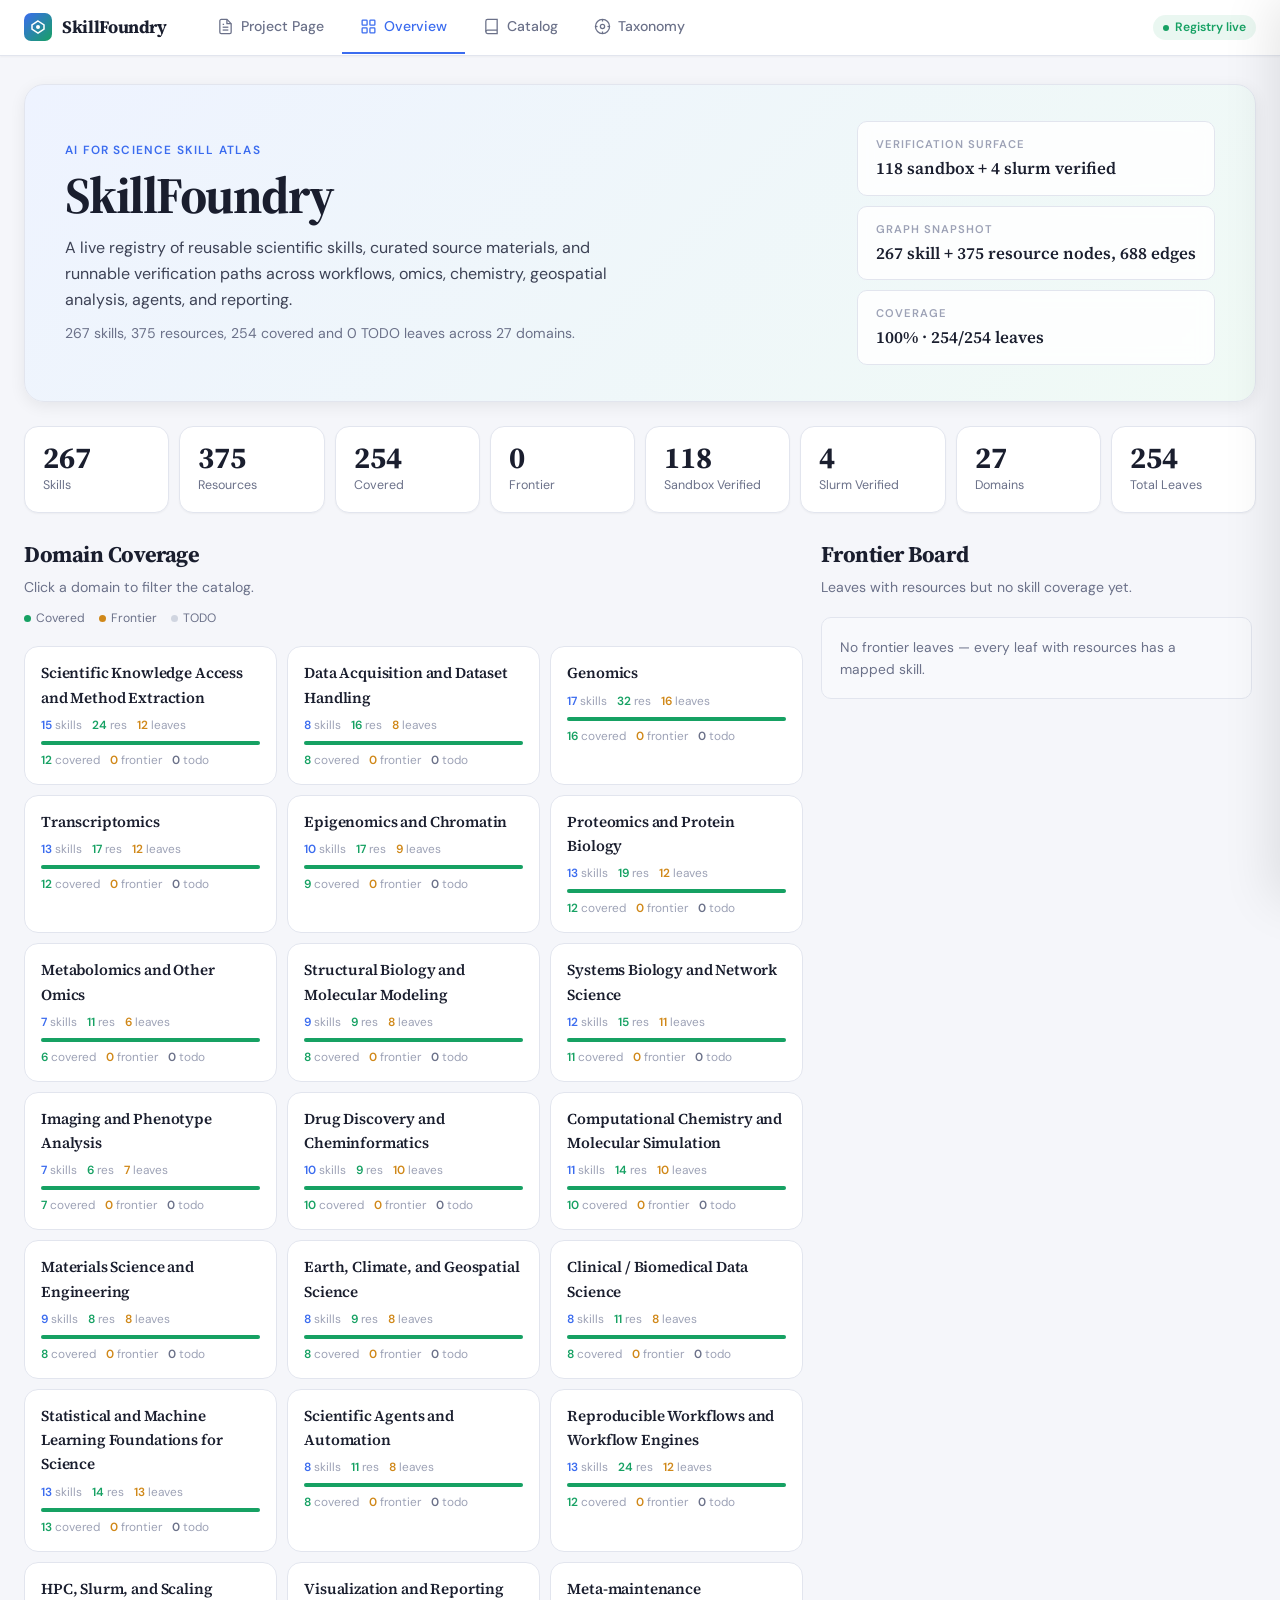
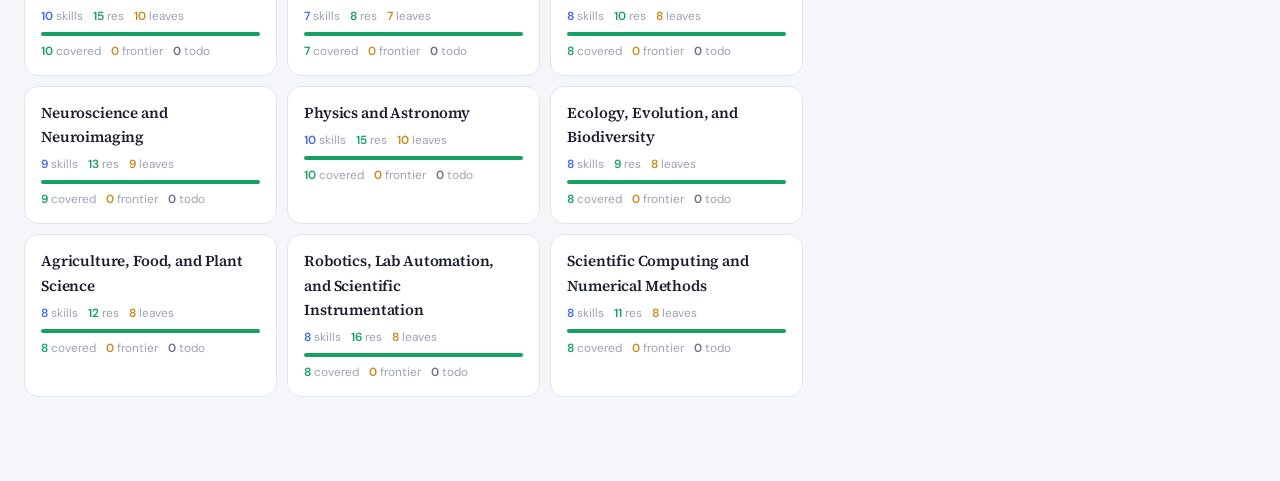
==== commit ab9bcfa9: "[update] update website" ====
--- a/index.html
+++ b/index.html
@@ -7,1048 +7,74 @@
   <link rel="preconnect" href="https://fonts.googleapis.com">
   <link rel="preconnect" href="https://fonts.gstatic.com" crossorigin>
   <link href="https://fonts.googleapis.com/css2?family=Source+Serif+4:ital,opsz,wght@0,8..60,400;0,8..60,600;0,8..60,700;1,8..60,400&family=DM+Sans:ital,opsz,wght@0,9..40,300;0,9..40,400;0,9..40,500;0,9..40,600;1,9..40,400&family=JetBrains+Mono:wght@400;500&display=swap" rel="stylesheet">
-  <style>
-/* ═══════════════════════════ TOKENS ═══════════════════════════ */
-:root {
-  --bg:         #f5f6fa;
-  --bg-alt:     #eef0f6;
-  --surface:    #ffffff;
-  --surface-hi: #f8f9fc;
-  --border:     #e2e5ee;
-  --border-hi:  #d0d5e0;
-
-  --ink:        #1a1e2e;
-  --ink-2:      #3d4255;
-  --ink-3:      #6b7189;
-  --ink-4:      #9da2b6;
-
-  --blue:       #3b6cef;
-  --blue-soft:  rgba(59,108,239,0.09);
-  --blue-med:   rgba(59,108,239,0.18);
-  --green:      #16a163;
-  --green-soft: rgba(22,161,99,0.09);
-  --green-med:  rgba(22,161,99,0.18);
-  --amber:      #d08819;
-  --amber-soft: rgba(208,136,25,0.09);
-  --amber-med:  rgba(208,136,25,0.18);
-  --red:        #dc4848;
-  --red-soft:   rgba(220,72,72,0.09);
-
-  --r-xl: 20px;
-  --r-lg: 14px;
-  --r-md: 10px;
-  --r-sm: 6px;
-
-  --serif: 'Source Serif 4', Georgia, serif;
-  --sans:  'DM Sans', system-ui, sans-serif;
-  --mono:  'JetBrains Mono', 'Menlo', monospace;
-
-  --shadow-xs: 0 1px 2px rgba(0,0,0,0.04);
-  --shadow-sm: 0 1px 3px rgba(0,0,0,0.06), 0 1px 2px rgba(0,0,0,0.04);
-  --shadow-md: 0 4px 16px rgba(0,0,0,0.07);
-  --shadow-lg: 0 10px 40px rgba(0,0,0,0.08);
-}
-
-*, *::before, *::after { box-sizing: border-box; margin: 0; padding: 0; }
-html { overflow-x: clip; }
-
-body {
-  font-family: var(--sans);
-  font-size: 14.5px;
-  line-height: 1.6;
-  color: var(--ink);
-  background: var(--bg);
-  overflow-x: clip;
-  min-height: 100vh;
-}
-
-a { color: var(--blue); text-decoration: none; }
-a:hover { text-decoration: underline; }
-
-button, input, select { font: inherit; }
-
-::-webkit-scrollbar { width: 5px; height: 5px; }
-::-webkit-scrollbar-track { background: transparent; }
-::-webkit-scrollbar-thumb { background: var(--border-hi); border-radius: 4px; }
-
-/* ═══════════════════════════ TOPBAR ═══════════════════════════ */
-.topbar {
-  position: sticky; top: 0; z-index: 100;
-  display: flex; align-items: center; gap: 0;
-  height: 56px;
-  background: var(--surface);
-  border-bottom: 1px solid var(--border);
-  box-shadow: var(--shadow-xs);
-  padding: 0 24px;
-}
-
-.logo {
-  display: flex; align-items: center; gap: 10px;
-  text-decoration: none; color: var(--ink);
-  margin-right: 32px; flex-shrink: 0;
-}
-
-.logo-mark {
-  width: 28px; height: 28px;
-  border-radius: 7px;
-  background: linear-gradient(135deg, #3b6cef, #16a163);
-  display: flex; align-items: center; justify-content: center;
-}
-
-.logo-mark svg { width: 16px; height: 16px; }
-
-.logo-text {
-  font-family: var(--serif); font-size: 1.1rem; font-weight: 700;
-  letter-spacing: -0.02em;
-}
-
-.tab-strip {
-  display: flex; align-items: stretch; gap: 0;
-  height: 56px; flex: 1;
-}
-
-.tab-btn {
-  display: flex; align-items: center; gap: 7px;
-  padding: 0 18px; height: 100%;
-  font-size: 0.88rem; font-weight: 500;
-  color: var(--ink-3); cursor: pointer;
-  border: none; background: none;
-  border-bottom: 2px solid transparent;
-  transition: color 0.15s, border-color 0.15s;
-  white-space: nowrap;
-}
-
-.tab-btn:hover { color: var(--ink); }
-
-.tab-btn.active {
-  color: var(--blue);
-  border-bottom-color: var(--blue);
-}
-
-.tab-btn svg {
-  width: 17px; height: 17px; stroke-width: 1.8;
-  stroke: currentColor; fill: none;
-}
-
-.topbar-right {
-  display: flex; align-items: center; gap: 12px;
-  margin-left: auto; flex-shrink: 0;
-}
-
-.badge-live {
-  display: flex; align-items: center; gap: 6px;
-  padding: 3px 10px; border-radius: 999px;
-  background: var(--green-soft);
-  font-size: 0.76rem; font-weight: 600; color: var(--green);
-}
-
-.badge-live-dot {
-  width: 6px; height: 6px; border-radius: 50%;
-  background: var(--green);
-  animation: pulse-d 2s ease-in-out infinite;
-}
-
-@keyframes pulse-d { 0%,100%{opacity:1} 50%{opacity:.35} }
-
-/* ═══════════════════════════ PAGE SHELL ═══════════════════════════ */
-.page {
-  max-width: 1460px; margin: 0 auto;
-  padding: 28px 24px 60px;
-}
-
-.tab-panel { display: none; }
-.tab-panel.active { display: block; }
-
-/* ═══════════════════════════ SECTION TITLES ═══════════════════════════ */
-.sec-title {
-  font-family: var(--serif); font-size: 1.4rem; font-weight: 700;
-  letter-spacing: -0.02em; color: var(--ink); margin-bottom: 4px;
-}
-
-.sec-sub {
-  font-size: 0.88rem; color: var(--ink-3); max-width: 60ch; line-height: 1.55;
-}
-
-.sec-head { margin-bottom: 18px; }
-
-/* ═══════════════════════════ CARDS ═══════════════════════════ */
-.card {
-  background: var(--surface); border: 1px solid var(--border);
-  border-radius: var(--r-lg); box-shadow: var(--shadow-sm);
-}
-
-.card-pad { padding: 20px 22px; }
-
-/* ═══════════════════════════ PILLS ═══════════════════════════ */
-.pill {
-  display: inline-flex; align-items: center; gap: 5px;
-  padding: 2px 9px; border-radius: 999px;
-  font-size: 0.74rem; font-weight: 500;
-  border: 1px solid transparent;
-  line-height: 1.4;
-}
-
-.pill.v-green { background: var(--green-soft); color: var(--green); border-color: var(--green-med); }
-.pill.v-blue  { background: var(--blue-soft);  color: var(--blue);  border-color: var(--blue-med);  }
-.pill.v-amber { background: var(--amber-soft); color: var(--amber); border-color: var(--amber-med); }
-.pill.v-red   { background: var(--red-soft);   color: var(--red); }
-.pill.v-gray  { background: var(--bg-alt);     color: var(--ink-3); border-color: var(--border);    }
-
-/* ═══════════════════════════ TAB: OVERVIEW ═══════════════════════════ */
-.hero-banner {
-  display: grid; grid-template-columns: 1fr auto;
-  gap: 32px; align-items: center;
-  padding: 36px 40px;
-  border-radius: var(--r-xl);
-  background: linear-gradient(135deg, #eef3ff 0%, #f0faf5 50%, #fff8ed 100%);
-  border: 1px solid var(--border);
-  box-shadow: var(--shadow-md);
-  margin-bottom: 24px;
-}
-
-.hero-eyebrow {
-  font-size: 0.74rem; font-weight: 600; text-transform: uppercase;
-  letter-spacing: 0.1em; color: var(--blue); margin-bottom: 10px;
-}
-
-.hero-title {
-  font-family: var(--serif); font-size: clamp(2.2rem, 4vw, 3.4rem);
-  font-weight: 700; line-height: 1; letter-spacing: -0.03em;
-  color: var(--ink); margin-bottom: 14px;
-}
-
-.hero-lede {
-  font-size: 1rem; color: var(--ink-2); line-height: 1.6; max-width: 52ch;
-}
-
-#overview-summary {
-  margin-top: 10px; font-size: 0.88rem; color: var(--ink-3);
-}
-
-.hero-side {
-  display: grid; gap: 10px; min-width: 220px;
-}
-
-.hero-stat-card {
-  padding: 14px 18px;
-  border-radius: var(--r-md);
-  background: rgba(255,255,255,0.85);
-  border: 1px solid var(--border);
-  backdrop-filter: blur(8px);
-}
-
-.hero-stat-label {
-  font-size: 0.7rem; font-weight: 600; letter-spacing: 0.09em;
-  text-transform: uppercase; color: var(--ink-4); margin-bottom: 4px;
-}
-
-.hero-stat-val {
-  font-family: var(--serif); font-size: 1.05rem; font-weight: 600;
-  color: var(--ink); line-height: 1.35;
-}
-
-.stats-row {
-  display: grid;
-  grid-template-columns: repeat(auto-fit, minmax(145px, 1fr));
-  gap: 10px; margin-bottom: 24px;
-}
-
-.stat-tile {
-  padding: 16px 18px;
-  background: var(--surface); border: 1px solid var(--border);
-  border-radius: var(--r-lg); box-shadow: var(--shadow-xs);
-  transition: transform 0.15s, box-shadow 0.15s;
-}
-
-.stat-tile:hover { transform: translateY(-1px); box-shadow: var(--shadow-sm); }
-
-.stat-num {
-  font-family: var(--serif); font-size: 1.9rem; font-weight: 700;
-  line-height: 1; color: var(--ink); margin-bottom: 3px;
-}
-
-.stat-lab { font-size: 0.78rem; color: var(--ink-3); }
-
-.ov-grid {
-  display: grid; grid-template-columns: minmax(0, 1.65fr) minmax(280px, 0.92fr);
-  gap: 18px; margin-bottom: 24px; align-items: start;
-}
-
-.domain-grid {
-  display: grid; grid-template-columns: repeat(auto-fill, minmax(195px, 1fr));
-  gap: 10px;
-}
-
-.domain-card {
-  display: grid; gap: 6px; align-content: start;
-  padding: 14px 16px;
-  background: var(--surface); border: 1px solid var(--border);
-  border-radius: var(--r-lg); cursor: pointer;
-  text-align: left; width: 100%;
-  transition: border-color 0.15s, transform 0.15s, box-shadow 0.15s;
-}
-
-.domain-card:hover { transform: translateY(-1px); box-shadow: var(--shadow-sm); border-color: var(--border-hi); }
-.domain-card.active { border-color: var(--blue); box-shadow: 0 0 0 3px var(--blue-soft); }
-
-.domain-card h3 {
-  font-family: var(--serif); font-size: 0.95rem; font-weight: 600;
-  color: var(--ink); letter-spacing: -0.01em;
-}
-
-.domain-meta {
-  display: flex; flex-wrap: wrap; gap: 3px 10px;
-  font-size: 0.74rem; color: var(--ink-4);
-}
-
-.cov-bar {
-  height: 4px; border-radius: 999px;
-  background: var(--bg-alt); overflow: hidden;
-  display: grid;
-  grid-template-columns: var(--c,0%) var(--f,0%) var(--t,0%);
-}
-
-.cov-bar span:nth-child(1) { background: var(--green); }
-.cov-bar span:nth-child(2) { background: var(--amber); }
-.cov-bar span:nth-child(3) { background: var(--border); }
-
-.legend-row { display: flex; gap: 14px; margin-top: 10px; }
-
-.legend-item {
-  display: flex; align-items: center; gap: 5px;
-  font-size: 0.76rem; color: var(--ink-3);
-}
-
-.legend-dot { width: 7px; height: 7px; border-radius: 50%; }
-
-.frontier-list {
-  display: grid; gap: 8px;
-  max-height: 520px; overflow-y: auto; padding-right: 4px;
-}
-
-.frontier-item {
-  padding: 10px 14px;
-  border-radius: var(--r-md);
-  background: var(--surface-hi); border: 1px solid var(--border);
-}
-
-.frontier-item strong { display: block; font-size: 0.86rem; color: var(--ink); margin-bottom: 2px; }
-.frontier-item small { font-size: 0.76rem; color: var(--ink-3); }
-
-/* ═══════════════════════════ TAB: CATALOG ═══════════════════════════ */
-.catalog-controls {
-  display: grid;
-  grid-template-columns: minmax(200px, 1.5fr) repeat(4, minmax(120px, 1fr));
-  gap: 10px; margin-bottom: 18px;
-}
-
-.ctrl { display: grid; gap: 4px; }
-
-.ctrl label {
-  font-size: 0.7rem; font-weight: 600; letter-spacing: 0.08em;
-  text-transform: uppercase; color: var(--ink-4);
-}
-
-.ctrl input, .ctrl select {
-  width: 100%; padding: 8px 12px;
-  border: 1px solid var(--border); border-radius: var(--r-sm);
-  background: var(--surface); color: var(--ink);
-  font-size: 0.88rem; outline: none;
-  transition: border-color 0.15s, box-shadow 0.15s;
-}
-
-.ctrl input:focus, .ctrl select:focus {
-  border-color: var(--blue); box-shadow: 0 0 0 3px var(--blue-soft);
-}
-
-.ctrl input::placeholder { color: var(--ink-4); }
-
-.catalog-layout {
-  display: grid;
-  grid-template-columns: minmax(0, 1.25fr) minmax(320px, 0.75fr);
-  gap: 18px; align-items: start;
-}
-
-.skill-list { display: grid; gap: 10px; }
-
-.skill-count-label { font-size: 0.85rem; color: var(--ink-3); margin-bottom: 12px; }
-
-.skill-card {
-  padding: 18px 20px;
-  background: var(--surface); border: 1px solid var(--border);
-  border-radius: var(--r-lg); box-shadow: var(--shadow-xs);
-  transition: border-color 0.15s, transform 0.15s;
-}
-
-.skill-card:hover { border-color: var(--border-hi); transform: translateY(-1px); box-shadow: var(--shadow-sm); }
-
-.skill-top { display: flex; flex-wrap: wrap; gap: 5px; margin-bottom: 10px; }
-
-.skill-card h3 {
-  font-family: var(--serif); font-size: 1.1rem; font-weight: 600;
-  letter-spacing: -0.01em; color: var(--ink); margin-bottom: 6px;
-}
-
-.skill-card > p {
-  font-size: 0.86rem; color: var(--ink-2); line-height: 1.6; margin-bottom: 12px;
-}
-
-.skill-meta { display: grid; gap: 3px; margin-bottom: 10px; }
-.meta-line { font-size: 0.76rem; color: var(--ink-4); line-height: 1.5; }
-
-.cmd {
-  display: block; padding: 8px 12px;
-  border-radius: var(--r-sm); background: var(--bg-alt); border: 1px solid var(--border);
-  font-family: var(--mono); font-size: 0.76rem; color: var(--green);
-  overflow-x: auto; white-space: pre-wrap; word-break: break-word;
-  margin-bottom: 10px;
-}
-
-.skill-links {
-  display: flex; flex-wrap: wrap; gap: 3px 10px;
-  font-size: 0.78rem;
-}
-
-.skill-links .sep { color: var(--ink-4); }
-
-.tree-shell { display: grid; gap: 12px; }
-
-.tree-domain {
-  padding: 14px 16px;
-  background: var(--surface-hi); border: 1px solid var(--border);
-  border-radius: var(--r-lg);
-}
-
-.tree-domain h3 {
-  font-family: var(--serif); font-size: 0.98rem; font-weight: 600;
-  color: var(--ink); margin-bottom: 3px;
-}
-
-.tree-domain > p { font-size: 0.76rem; color: var(--ink-4); margin-bottom: 10px; }
-
-.leaf-list { display: grid; gap: 6px; }
-
-.leaf-card {
-  padding: 10px 12px;
-  border-radius: var(--r-md);
-  background: var(--surface); border: 1px solid var(--border);
-}
-
-.leaf-card[data-status="covered"]  { border-left: 3px solid var(--green); }
-.leaf-card[data-status="frontier"] { border-left: 3px solid var(--amber); }
-.leaf-card[data-status="todo"]     { border-left: 3px solid var(--border-hi); }
-
-.leaf-card h4 { font-size: 0.84rem; font-weight: 600; color: var(--ink); margin-bottom: 2px; }
-.leaf-card p { font-size: 0.74rem; color: var(--ink-4); margin-bottom: 5px; }
-
-.leaf-links { display: flex; flex-wrap: wrap; gap: 3px 8px; font-size: 0.74rem; }
-.leaf-links .muted { color: var(--ink-4); }
-
-/* ═══════════════════════════ TAB: TAXONOMY (RADIAL) ═══════════════════════════ */
-.tax-grid {
-  display: grid; grid-template-columns: minmax(0, 1fr) 300px;
-  gap: 18px; align-items: start;
-}
-
-.viz-panel {
-  position: relative; overflow: hidden;
-  border-radius: var(--r-xl);
-  background: var(--surface); border: 1px solid var(--border);
-  box-shadow: var(--shadow-md);
-}
-
-.viz-toolbar {
-  display: flex; flex-wrap: wrap; align-items: center; gap: 10px;
-  padding: 12px 16px;
-  border-bottom: 1px solid var(--border); background: var(--surface-hi);
-}
-
-.viz-toolbar input {
-  flex: 1; min-width: 160px; max-width: 320px;
-  padding: 7px 12px;
-  border: 1px solid var(--border); border-radius: var(--r-sm);
-  background: var(--surface); color: var(--ink); font-size: 0.86rem;
-  outline: none;
-}
-
-.viz-toolbar input:focus { border-color: var(--blue); box-shadow: 0 0 0 3px var(--blue-soft); }
-.viz-toolbar input::placeholder { color: var(--ink-4); }
-
-.viz-btn {
-  padding: 7px 14px; border-radius: var(--r-sm);
-  border: 1px solid var(--border); background: var(--surface);
-  color: var(--ink-2); cursor: pointer; font-size: 0.82rem; font-weight: 500;
-  transition: background 0.15s, border-color 0.15s;
-}
-
-.viz-btn:hover { background: var(--bg-alt); border-color: var(--border-hi); }
-
-.viz-canvas {
-  position: relative; min-height: 70vh; background: var(--surface); cursor: grab;
-}
-
-.viz-canvas.dragging { cursor: grabbing; }
-
-.viz-canvas svg { display: block; width: 100%; height: min(75vh, 900px); background: transparent; }
-
-.edge { fill: none; stroke-linecap: round; stroke-opacity: 0.3; transition: opacity 180ms, stroke-width 180ms; }
-.edge.domain-edge { stroke-width: 3.2; }
-.edge.sub-edge { stroke-width: 1.6; stroke-opacity: 0.24; }
-
-.node-core, .label-group rect, .label-group text { transition: opacity 180ms, fill 180ms, stroke 180ms; }
-
-.root-glow { fill: rgba(59,108,239,0.08); filter: blur(24px); }
-.root-node { fill: var(--ink); stroke: var(--border); stroke-width: 2; }
-.root-label { fill: #fff; font-family: var(--serif); font-size: 44px; font-weight: 700; letter-spacing: -0.03em; text-anchor: middle; dominant-baseline: middle; }
-.root-sub { fill: rgba(255,255,255,0.6); font-size: 16px; text-anchor: middle; }
-
-.domain-dot { stroke: var(--surface); stroke-width: 2.5; }
-.sub-dot { fill: currentColor; opacity: 0.85; }
-
-.label-group text { font-family: var(--sans); font-size: 16px; dominant-baseline: middle; paint-order: stroke; stroke: rgba(255,255,255,0.15); stroke-width: 0.3; }
-.label-group.domain text { font-family: var(--serif); font-size: 18px; font-weight: 600; letter-spacing: -0.01em; }
-.label-group rect { filter: drop-shadow(0 4px 12px rgba(0,0,0,0.06)); }
-
-.has-focus .fadable { opacity: 0.1; }
-.has-focus .edge.fadable { opacity: 0.08; }
-.has-focus .is-active { opacity: 1 !important; }
-.has-focus .edge.is-active { stroke-opacity: 0.9; stroke-width: 4; }
-.has-focus .edge.sub-edge.is-active { stroke-width: 2.4; }
-.match-dim .searchable { opacity: 0.1; }
-.match-dim .is-match { opacity: 1 !important; }
-
-.tax-sidebar { display: grid; gap: 12px; align-content: start; }
-
-.info-card {
-  padding: 16px 18px; background: var(--surface);
-  border: 1px solid var(--border); border-radius: var(--r-lg); box-shadow: var(--shadow-xs);
-}
-
-.info-card h2 { font-family: var(--serif); font-size: 1.05rem; font-weight: 600; color: var(--ink); margin-bottom: 6px; }
-.info-card p, .info-card li { font-size: 0.84rem; color: var(--ink-2); line-height: 1.55; }
-.info-card ul { list-style: none; display: grid; gap: 5px; }
-.info-card ul li::before { content: "·"; margin-right: 6px; color: var(--ink-4); font-weight: 700; }
-
-.tax-stat-row { display: grid; grid-template-columns: 1fr 1fr; gap: 8px; }
-
-.tax-stat { padding: 12px 14px; background: var(--bg-alt); border-radius: var(--r-md); text-align: center; }
-.tax-stat strong { display: block; font-family: var(--serif); font-size: 1.5rem; font-weight: 700; color: var(--ink); }
-.tax-stat span { font-size: 0.74rem; color: var(--ink-3); }
-
-.legend-col { display: grid; gap: 6px; }
-.legend-swatch { display: flex; align-items: center; gap: 8px; font-size: 0.82rem; color: var(--ink-2); }
-.legend-swatch i { width: 12px; height: 12px; border-radius: 50%; display: inline-block; border: 1px solid var(--border); }
-
-/* ═══════════════════════════ TAB: FRAMEWORK ═══════════════════════════ */
-.fw-grid {
-  display: grid; grid-template-columns: minmax(0, 1.4fr) minmax(300px, 0.85fr);
-  gap: 18px; align-items: start;
-}
-
-.fw-hero {
-  padding: 28px 32px; border-radius: var(--r-xl);
-  background: linear-gradient(140deg, #1a1e2e, #202840 50%, #1c2e38);
-  border: 1px solid rgba(255,255,255,0.08);
-  box-shadow: var(--shadow-lg); color: #e6eaf3;
-  position: relative; overflow: hidden;
-}
-
-.fw-hero::before { content: ""; position: absolute; top: -1px; left: 0; right: 0; height: 2px; background: linear-gradient(90deg, var(--blue), var(--green)); }
-
-.fw-kicker {
-  display: inline-flex; padding: 3px 10px; border-radius: 999px;
-  background: rgba(59,108,239,0.15); border: 1px solid rgba(59,108,239,0.25);
-  font-size: 0.7rem; font-weight: 600; letter-spacing: 0.09em;
-  text-transform: uppercase; color: #7aa2f7; margin-bottom: 12px;
-}
-
-.fw-hero h2 {
-  font-family: var(--serif); font-size: clamp(1.6rem, 2.5vw, 2.2rem);
-  font-weight: 700; letter-spacing: -0.02em; color: #e6eaf3; margin-bottom: 8px;
-}
-
-.fw-hero .fw-intro { font-size: 0.86rem; color: rgba(200,210,230,0.7); max-width: 54ch; line-height: 1.6; margin-bottom: 20px; }
-
-.live-shell {
-  padding: 14px 18px; border-radius: var(--r-md);
-  background: rgba(255,255,255,0.05); border: 1px solid rgba(255,255,255,0.08);
-  margin-bottom: 16px;
-}
-
-.live-shell.idle { opacity: 0.7; }
-
-.live-row { display: flex; flex-wrap: wrap; gap: 8px; align-items: center; margin-bottom: 6px; }
-.live-row strong { font-size: 0.9rem; color: #e6eaf3; }
-
-.fw-badge {
-  display: inline-flex; align-items: center; gap: 5px;
-  padding: 2px 9px; border-radius: 999px;
-  font-size: 0.72rem; font-weight: 600; letter-spacing: 0.05em; text-transform: uppercase;
-}
-
-.fw-badge.running { background: rgba(59,108,239,0.2); color: #7aa2f7; border: 1px solid rgba(59,108,239,0.3); }
-.fw-badge.completed { background: rgba(22,161,99,0.15); color: #69dba8; border: 1px solid rgba(22,161,99,0.25); }
-.fw-badge.failed { background: rgba(220,72,72,0.15); color: #f87171; border: 1px solid rgba(220,72,72,0.25); }
-
-.fw-orb { width: 6px; height: 6px; border-radius: 50%; background: currentColor; }
-
-.fw-spinner {
-  width: 11px; height: 11px; border-radius: 50%;
-  border: 2px solid rgba(122,162,247,0.3); border-top-color: #7aa2f7;
-  animation: spin 0.8s linear infinite;
-}
-
-@keyframes spin { to { transform: rotate(360deg); } }
-
-.fw-meta { font-size: 0.78rem; color: rgba(200,210,230,0.55); display: flex; flex-wrap: wrap; gap: 3px 12px; }
-
-.fw-pill {
-  display: inline-flex; padding: 2px 8px; border-radius: 999px;
-  background: rgba(59,108,239,0.1); border: 1px solid rgba(59,108,239,0.15);
-  font-size: 0.72rem; color: rgba(180,200,240,0.7);
-}
-
-.stage-grid {
-  display: grid; gap: 6px;
-  grid-template-columns: repeat(auto-fit, minmax(120px, 1fr));
-  margin-top: 12px;
-}
-
-.stage-chip {
-  padding: 8px 10px; border-radius: var(--r-sm);
-  background: rgba(255,255,255,0.04); border: 1px solid rgba(255,255,255,0.06);
-}
-
-.stage-chip.running   { background: rgba(59,108,239,0.12); border-color: rgba(59,108,239,0.2); }
-.stage-chip.completed { background: rgba(22,161,99,0.1);  border-color: rgba(22,161,99,0.18); }
-.stage-chip.attention { background: rgba(208,136,25,0.1);  border-color: rgba(208,136,25,0.18); }
-.stage-chip.pending   { opacity: 0.5; }
-
-.stage-chip-top { display: flex; align-items: center; gap: 5px; margin-bottom: 2px; }
-.stage-dot { width: 6px; height: 6px; border-radius: 50%; background: rgba(255,255,255,0.25); flex-shrink: 0; }
-.stage-chip.completed .stage-dot { background: #69dba8; }
-.stage-chip.attention .stage-dot { background: #f0b84a; }
-.stage-chip.running .stage-dot { display: none; }
-.stage-chip strong { font-size: 0.78rem; color: #e6eaf3; }
-.stage-chip small { font-size: 0.7rem; color: rgba(200,210,230,0.55); }
-
-.term { border-radius: var(--r-md); overflow: hidden; background: #0c0f18; border: 1px solid rgba(255,255,255,0.06); margin-top: 14px; }
-.term-head { display: flex; align-items: center; justify-content: space-between; padding: 7px 12px; background: rgba(255,255,255,0.03); border-bottom: 1px solid rgba(255,255,255,0.05); }
-.term-dots { display: flex; gap: 5px; }
-.term-dots i { width: 8px; height: 8px; border-radius: 50%; display: block; }
-.term-dots i:nth-child(1) { background: #ff5f57; }
-.term-dots i:nth-child(2) { background: #febc2e; }
-.term-dots i:nth-child(3) { background: #28c840; }
-.term-title { font-family: var(--mono); font-size: 0.68rem; color: rgba(255,255,255,0.25); letter-spacing: 0.05em; }
-.term-body { padding: 10px 12px; display: grid; gap: 4px; max-height: 200px; overflow-y: auto; font-family: var(--mono); font-size: 0.74rem; line-height: 1.5; }
-.term-line { display: grid; gap: 1px; }
-.term-line strong { font-size: 0.62rem; letter-spacing: 0.07em; text-transform: uppercase; color: rgba(255,255,255,0.2); }
-.term-line.info    span { color: rgba(210,220,240,0.75); }
-.term-line.command span { color: #fbbf24; }
-.term-line.stdout  span { color: #86efac; }
-.term-line.stderr  span { color: rgba(210,220,240,0.5); }
-.term-line.success span { color: #34d399; }
-.term-line.warning span { color: #fbbf24; }
-.term-line.error   span { color: #f87171; }
-
-.spot-top { display: flex; flex-wrap: wrap; gap: 6px; margin-bottom: 10px; }
-
-.run-title-fw { font-family: var(--serif); font-size: clamp(1.4rem, 2vw, 2rem); font-weight: 700; color: #e6eaf3; margin-bottom: 8px; }
-.run-summary-fw { font-size: 0.84rem; color: rgba(200,210,230,0.65); line-height: 1.6; max-width: 54ch; margin-bottom: 14px; }
-
-.metric-row { display: grid; grid-template-columns: repeat(auto-fit, minmax(100px, 1fr)); gap: 8px; margin-bottom: 14px; }
-
-.metric-tile { padding: 10px 12px; border-radius: var(--r-sm); background: rgba(255,255,255,0.04); border: 1px solid rgba(255,255,255,0.06); }
-.metric-tile strong { display: block; font-family: var(--serif); font-size: 1.3rem; font-weight: 700; color: #e6eaf3; margin-bottom: 1px; }
-.metric-tile span { font-size: 0.7rem; color: rgba(200,210,230,0.55); }
-
-.stage-strip { display: flex; flex-wrap: wrap; gap: 6px; margin-bottom: 12px; }
-
-.stage-pill-fw { padding: 6px 10px; border-radius: var(--r-sm); background: rgba(255,255,255,0.04); border: 1px solid rgba(255,255,255,0.06); }
-.stage-pill-fw.health-attention { background: rgba(208,136,25,0.1); border-color: rgba(208,136,25,0.18); }
-.stage-pill-fw strong { display: block; font-size: 0.76rem; color: #e6eaf3; margin-bottom: 1px; }
-.stage-pill-fw small { font-size: 0.7rem; color: rgba(200,210,230,0.55); }
-
-.run-links-fw { display: flex; gap: 10px; align-items: center; font-size: 0.82rem; }
-.run-links-fw a { color: #7aa2f7; text-decoration: none; }
-.run-links-fw a:hover { text-decoration: underline; }
-.run-links-fw .muted { color: rgba(200,210,230,0.45); }
-
-.fw-stack { display: grid; gap: 14px; align-content: start; }
-.focus-queue, .run-ledger { display: grid; gap: 8px; }
-.run-ledger { max-height: 420px; overflow-y: auto; padding-right: 4px; }
-
-.fq-tile, .rl-tile {
-  padding: 12px 14px; background: var(--surface);
-  border: 1px solid var(--border); border-radius: var(--r-md);
-  box-shadow: var(--shadow-xs); transition: border-color 0.15s;
-}
-
-.fq-tile:hover, .rl-tile:hover { border-color: var(--border-hi); }
-.fq-top, .rl-top { display: flex; flex-wrap: wrap; gap: 5px; margin-bottom: 6px; }
-.fq-tile strong, .rl-tile strong { display: block; font-size: 0.86rem; color: var(--ink); margin-bottom: 3px; }
-.fq-tile p, .rl-tile p { font-size: 0.78rem; color: var(--ink-3); line-height: 1.5; }
-
-.mini-meta { display: flex; flex-wrap: wrap; gap: 3px 10px; margin-top: 6px; font-size: 0.74rem; color: var(--ink-4); }
-.mini-meta a { color: var(--blue); font-size: 0.74rem; }
-
-.empty {
-  padding: 18px; border-radius: var(--r-md);
-  background: var(--surface-hi); border: 1px solid var(--border);
-  font-size: 0.86rem; color: var(--ink-3); line-height: 1.6;
-}
-
-/* ═══════════════════════════ RESPONSIVE ═══════════════════════════ */
-
-/* ── tab strip: horizontally scrollable on small screens ── */
-.tab-strip {
-  overflow-x: auto;
-  -webkit-overflow-scrolling: touch;
-  scrollbar-width: none;
-}
-.tab-strip::-webkit-scrollbar { display: none; }
-
-@media (max-width: 1120px) {
-  .hero-banner { grid-template-columns: 1fr; }
-  .hero-side { grid-template-columns: repeat(3, 1fr); }
-  .ov-grid, .catalog-layout, .fw-grid, .tax-grid { grid-template-columns: 1fr; }
-  .viz-canvas svg { height: min(60vh, 700px); }
-  .viz-canvas { min-height: 60vh; }
-}
-
-@media (max-width: 900px) {
-  /* catalog controls: search full-width, then 2-col */
-  .catalog-controls {
-    grid-template-columns: 1fr 1fr;
-  }
-  .catalog-controls .ctrl:first-child {
-    grid-column: 1 / -1;
-  }
-  /* fw hero: reduce padding */
-  .fw-hero { padding: 22px 20px; }
-  /* domain grid: smaller cards */
-  .domain-grid { grid-template-columns: repeat(auto-fill, minmax(160px, 1fr)); }
-}
-
-@media (max-width: 720px) {
-  .page { padding: 14px 12px 36px; }
-  .hero-banner { padding: 22px 20px; gap: 20px; }
-  .hero-title { font-size: 2rem; }
-  .hero-side { grid-template-columns: 1fr 1fr; }
-  /* topbar: hide label text, shrink tabs */
-  .tab-btn span { display: none; }
-  .tab-btn { padding: 0 14px; }
-  .logo-text { display: none; }
-  /* stats: 2-col */
-  .stats-row { grid-template-columns: repeat(2, 1fr); }
-  /* domain grid: 2-col fixed */
-  .domain-grid { grid-template-columns: repeat(2, 1fr); }
-  /* catalog controls: 2-col */
-  .catalog-controls { grid-template-columns: 1fr 1fr; }
-  .catalog-controls .ctrl:first-child { grid-column: 1 / -1; }
-  /* section titles smaller */
-  .sec-title { font-size: 1.2rem; }
-  /* fw hero smaller */
-  .fw-hero { padding: 18px 16px; }
-  .fw-hero h2 { font-size: 1.4rem; }
-  /* metric row: 2 col */
-  .metric-row { grid-template-columns: repeat(2, 1fr); }
-  /* radial viz */
-  .viz-canvas svg { height: 55vh; }
-  .viz-canvas { min-height: 55vh; }
-  /* stage grid: 2 col */
-  .stage-grid { grid-template-columns: repeat(2, 1fr); }
-}
-
-@media (max-width: 480px) {
-  .page { padding: 12px 10px 28px; }
-  .hero-banner { padding: 18px; }
-  .hero-side { grid-template-columns: 1fr; }
-  .stats-row { grid-template-columns: repeat(2, 1fr); }
-  .domain-grid { grid-template-columns: 1fr 1fr; }
-  .catalog-controls { grid-template-columns: 1fr; }
-  .catalog-controls .ctrl:first-child { grid-column: auto; }
-  .metric-row { grid-template-columns: repeat(2, 1fr); }
-  .tax-stat-row { grid-template-columns: 1fr 1fr; }
-  /* run ledger */
-  .run-ledger { max-height: 320px; }
-  /* viz */
-  .viz-canvas svg { height: 50vh; }
-  .viz-toolbar { flex-wrap: wrap; gap: 8px; }
-}
-
-@keyframes fade-in {
-  from { opacity: 0; transform: translateY(10px); }
-  to   { opacity: 1; transform: translateY(0); }
-}
-
-.tab-panel.active > * { animation: fade-in 0.3s ease both; }
-.tab-panel.active > *:nth-child(1) { animation-delay: 0.02s; }
-.tab-panel.active > *:nth-child(2) { animation-delay: 0.06s; }
-.tab-panel.active > *:nth-child(3) { animation-delay: 0.10s; }
-.tab-panel.active > *:nth-child(4) { animation-delay: 0.14s; }
-.tab-panel.active > *:nth-child(5) { animation-delay: 0.18s; }
-  </style>
+  <link rel="stylesheet" href="styles.css">
 </head>
 <body>
 
 <!-- TOPBAR -->
 <nav class="topbar">
   <a class="logo" href="#">
-    <div class="logo-mark"><svg viewBox="0 0 16 16" fill="none"><path d="M8 2L14 6v4l-6 4-6-4V6l6-4z" stroke="#fff" stroke-width="1.5" fill="none"/><circle cx="8" cy="8" r="2" fill="#fff"/></svg></div>
+    <div class="logo-mark">
+      <svg viewBox="0 0 16 16" fill="none">
+        <path d="M8 2L14 6v4l-6 4-6-4V6l6-4z" stroke="#fff" stroke-width="1.5" fill="none"/>
+        <circle cx="8" cy="8" r="2" fill="#fff"/>
+      </svg>
+    </div>
     <span class="logo-text">SkillFoundry</span>
   </a>
   <div class="tab-strip" id="tab-strip">
-    <button class="tab-btn active" data-tab="overview"><svg viewBox="0 0 24 24"><rect x="3" y="3" width="7" height="7" rx="1"/><rect x="14" y="3" width="7" height="7" rx="1"/><rect x="3" y="14" width="7" height="7" rx="1"/><rect x="14" y="14" width="7" height="7" rx="1"/></svg><span>Overview</span></button>
-    <button class="tab-btn" data-tab="catalog"><svg viewBox="0 0 24 24"><path d="M4 19.5A2.5 2.5 0 016.5 17H20"/><path d="M6.5 2H20v20H6.5A2.5 2.5 0 014 19.5v-15A2.5 2.5 0 016.5 2z"/></svg><span>Catalog</span></button>
-    <button class="tab-btn" data-tab="taxonomy"><svg viewBox="0 0 24 24"><circle cx="12" cy="12" r="10"/><circle cx="12" cy="12" r="3"/><line x1="12" y1="2" x2="12" y2="5"/><line x1="12" y1="19" x2="12" y2="22"/><line x1="2" y1="12" x2="5" y2="12"/><line x1="19" y1="12" x2="22" y2="12"/></svg><span>Taxonomy</span></button>
-    <button class="tab-btn" data-tab="framework"><svg viewBox="0 0 24 24"><polyline points="22 12 18 12 15 21 9 3 6 12 2 12"/></svg><span>Framework</span></button>
+    <button class="tab-btn" data-tab="paper">
+      <svg viewBox="0 0 24 24"><path d="M14 2H6a2 2 0 00-2 2v16a2 2 0 002 2h12a2 2 0 002-2V8z"/><polyline points="14 2 14 8 20 8"/><line x1="16" y1="13" x2="8" y2="13"/><line x1="16" y1="17" x2="8" y2="17"/><polyline points="10 9 9 9 8 9"/></svg>
+      <span>Project Page</span>
+    </button>
+    <button class="tab-btn active" data-tab="overview">
+      <svg viewBox="0 0 24 24"><rect x="3" y="3" width="7" height="7" rx="1"/><rect x="14" y="3" width="7" height="7" rx="1"/><rect x="3" y="14" width="7" height="7" rx="1"/><rect x="14" y="14" width="7" height="7" rx="1"/></svg>
+      <span>Overview</span>
+    </button>
+    <button class="tab-btn" data-tab="catalog">
+      <svg viewBox="0 0 24 24"><path d="M4 19.5A2.5 2.5 0 016.5 17H20"/><path d="M6.5 2H20v20H6.5A2.5 2.5 0 014 19.5v-15A2.5 2.5 0 016.5 2z"/></svg>
+      <span>Catalog</span>
+    </button>
+    <button class="tab-btn" data-tab="taxonomy">
+      <svg viewBox="0 0 24 24"><circle cx="12" cy="12" r="10"/><circle cx="12" cy="12" r="3"/><line x1="12" y1="2" x2="12" y2="5"/><line x1="12" y1="19" x2="12" y2="22"/><line x1="2" y1="12" x2="5" y2="12"/><line x1="19" y1="12" x2="22" y2="12"/></svg>
+      <span>Taxonomy</span>
+    </button>
   </div>
-  <div class="topbar-right"><div class="badge-live"><div class="badge-live-dot"></div>Registry live</div></div>
+  <div class="topbar-right">
+    <div class="badge-live"><div class="badge-live-dot"></div>Registry live</div>
+  </div>
 </nav>
 
+<!-- TAB PANELS (content injected by app.js from panels/*.html) -->
 <div class="page">
-
-<!-- TAB: OVERVIEW -->
-<div class="tab-panel active" id="panel-overview">
-  <div class="hero-banner">
-    <div>
-      <div class="hero-eyebrow">AI for Science Skill Atlas</div>
-      <div class="hero-title">SkillFoundry</div>
-      <p class="hero-lede">A live registry of reusable scientific skills, curated source materials, and runnable verification paths across workflows, omics, chemistry, geospatial analysis, agents, and reporting.</p>
-      <p id="overview-summary">Loading site data…</p>
-    </div>
-    <div class="hero-side">
-      <div class="hero-stat-card"><div class="hero-stat-label">Verification Surface</div><div class="hero-stat-val" id="hero-verify">Loading…</div></div>
-      <div class="hero-stat-card"><div class="hero-stat-label">Graph Snapshot</div><div class="hero-stat-val" id="hero-graph">Loading…</div></div>
-      <div class="hero-stat-card"><div class="hero-stat-label">Framework Pulse</div><div class="hero-stat-val" id="hero-fw">Loading…</div></div>
-    </div>
-  </div>
-  <div class="stats-row" id="stats-row"></div>
-  <div class="ov-grid">
-    <div>
-      <div class="sec-head">
-        <div class="sec-title">Domain Coverage</div>
-        <p class="sec-sub">Click a domain to filter the catalog.</p>
-        <div class="legend-row">
-          <span class="legend-item"><span class="legend-dot" style="background:var(--green)"></span>Covered</span>
-          <span class="legend-item"><span class="legend-dot" style="background:var(--amber)"></span>Frontier</span>
-          <span class="legend-item"><span class="legend-dot" style="background:var(--border-hi)"></span>TODO</span>
-        </div>
-      </div>
-      <div class="domain-grid" id="domain-grid"></div>
-    </div>
-    <div>
-      <div class="sec-head"><div class="sec-title">Frontier Board</div><p class="sec-sub">Leaves with resources but no skill coverage yet.</p></div>
-      <div class="frontier-list" id="frontier-list"></div>
-    </div>
-  </div>
+  <div class="tab-panel active" id="panel-overview"></div>
+  <div class="tab-panel" id="panel-catalog"></div>
+  <div class="tab-panel" id="panel-taxonomy"></div>
+  <div class="tab-panel" id="panel-paper"></div>
 </div>
 
-<!-- TAB: CATALOG -->
-<div class="tab-panel" id="panel-catalog">
-  <div class="sec-head"><div class="sec-title">Skill Catalog</div><p class="sec-sub">Filter by domain, status, or compute profile.</p></div>
-  <div class="catalog-controls">
-    <div class="ctrl"><label for="search">Search</label><input id="search" type="search" placeholder="name, topic, tags, description…"></div>
-    <div class="ctrl"><label for="f-status">Status</label><select id="f-status"><option value="">All statuses</option></select></div>
-    <div class="ctrl"><label for="f-domain">Domain</label><select id="f-domain"><option value="">All domains</option></select></div>
-    <div class="ctrl"><label for="f-compute">Compute</label><select id="f-compute"><option value="">All compute</option></select></div>
-    <div class="ctrl"><label for="f-sort">Sort</label><select id="f-sort"><option value="verification">Verification</option><option value="recent">Recent</option><option value="name">Name</option></select></div>
+<!-- SKILL DETAIL DRAWER -->
+<div class="sd-overlay" id="sd-overlay"></div>
+<aside class="sd-drawer" id="sd-drawer" role="dialog" aria-modal="true" aria-label="Skill detail">
+  <div class="sd-header">
+    <div class="sd-header-info">
+      <div class="sd-header-pills" id="sd-pills"></div>
+      <div class="sd-title" id="sd-title">Skill Detail</div>
+    </div>
+    <button class="sd-close" id="sd-close" type="button" aria-label="Close">
+      <svg viewBox="0 0 24 24"><line x1="18" y1="6" x2="6" y2="18"/><line x1="6" y1="6" x2="18" y2="18"/></svg>
+    </button>
   </div>
-  <div class="catalog-layout">
-    <div><div class="skill-count-label" id="skill-count-label">Loading…</div><div class="skill-list" id="skills"></div></div>
-    <div class="tree-shell" id="tree"></div>
-  </div>
-</div>
+  <nav class="sd-tabs" id="sd-tab-strip">
+    <button class="sd-tab active" type="button" data-sd-tab="guide">Guide</button>
+    <button class="sd-tab" type="button" data-sd-tab="meta">Metadata</button>
+    <button class="sd-tab" type="button" data-sd-tab="refs">References</button>
+    <button class="sd-tab" type="button" data-sd-tab="tests">Tests</button>
+    <div class="sd-tab-indicator" id="sd-tab-indicator"></div>
+  </nav>
+  <div class="sd-body" id="sd-body"></div>
+</aside>
 
-<!-- TAB: TAXONOMY -->
-<div class="tab-panel" id="panel-taxonomy">
-  <div class="sec-head"><div class="sec-title">Taxonomy Atlas</div><p class="sec-sub">Interactive radial graph. Hover to inspect, drag to pan, scroll to zoom.</p></div>
-  <div class="tax-grid">
-    <div class="viz-panel">
-      <div class="viz-toolbar">
-        <input id="tax-search" type="search" placeholder="Search domain or subdomain…">
-        <button class="viz-btn" id="reset-view" type="button">Reset</button>
-        <button class="viz-btn" id="fit-view" type="button">Fit graph</button>
-      </div>
-      <div class="viz-canvas" id="viz-canvas">
-        <svg id="radial-svg" viewBox="-1900 -1900 3800 3800">
-          <title>SkillFoundry radial taxonomy</title>
-          <defs><radialGradient id="coreGlow" cx="50%" cy="50%" r="58%"><stop offset="0%" stop-color="rgba(255,255,255,0.5)"/><stop offset="100%" stop-color="rgba(255,255,255,0)"/></radialGradient></defs>
-          <g id="viewport">
-            <circle cx="0" cy="0" r="1560" fill="rgba(59,108,239,0.02)"/>
-            <circle cx="0" cy="0" r="1240" fill="none" stroke="rgba(0,0,0,0.04)" stroke-width="1.4" stroke-dasharray="5 9"/>
-            <circle cx="0" cy="0" r="900" fill="none" stroke="rgba(0,0,0,0.05)" stroke-width="1.2"/>
-            <circle cx="0" cy="0" r="470" fill="none" stroke="rgba(0,0,0,0.06)" stroke-width="1.2"/>
-            <g id="edge-layer"></g><g id="node-layer"></g><g id="label-layer"></g>
-          </g>
-        </svg>
-      </div>
-    </div>
-    <aside class="tax-sidebar">
-      <div class="info-card"><h2 id="detail-title">Hover a branch</h2><p id="detail-body">Move over any domain or subdomain node to isolate its branch.</p><div style="display:flex;flex-wrap:wrap;gap:5px;margin-top:8px" id="detail-meta"><span class="pill v-gray">interactive svg</span><span class="pill v-gray">zoom + drag</span><span class="pill v-gray">hover highlight</span></div></div>
-      <div class="info-card"><div class="tax-stat-row"><div class="tax-stat"><strong id="tax-domains">0</strong><span>Domains</span></div><div class="tax-stat"><strong id="tax-subdomains">0</strong><span>Subdomains</span></div></div></div>
-      <div class="info-card"><h2>How to Read</h2><ul><li>Center node is the repository root</li><li>First ring shows domains as clusters</li><li>Outer rings distribute subdomains</li><li>Search narrows the graph</li></ul></div>
-      <div class="info-card"><h2>Legend</h2><div class="legend-col"><span class="legend-swatch"><i style="background:#1a1e2e"></i>Repository root</span><span class="legend-swatch"><i style="background:#4A7C6F"></i>Domain node (color varies)</span><span class="legend-swatch"><i style="background:#f5f6fa"></i>Subdomain label</span></div></div>
-    </aside>
-  </div>
-</div>
-
-<!-- TAB: FRAMEWORK -->
-<div class="tab-panel" id="panel-framework">
-  <div class="fw-grid">
-    <div class="fw-hero">
-      <div class="fw-kicker">Codex exec control room</div>
-      <h2>Framework Run Deck</h2>
-      <p class="fw-intro">Recent automation loops, design-skill passes, verification health, and focus queue.</p>
-      <div id="live-run"></div>
-      <div id="run-spotlight"></div>
-    </div>
-    <div class="fw-stack">
-      <div class="card card-pad"><div class="sec-head"><div class="sec-title">Focus Queue</div><p class="sec-sub">Ranked leaves for next automation pass.</p></div><div class="focus-queue" id="focus-queue"></div></div>
-      <div class="card card-pad"><div class="sec-head"><div class="sec-title">Run Ledger</div><p class="sec-sub">Recent framework runs.</p></div><div class="run-ledger" id="run-ledger"></div></div>
-    </div>
-  </div>
-</div>
-
-</div><!-- .page -->
-
-<script>
-/* ═══════════════ HELPERS ═══════════════ */
-function esc(v){return String(v??"").replaceAll("&","&amp;").replaceAll("<","&lt;").replaceAll(">","&gt;").replaceAll('"',"&quot;");}
-function repoLink(p){return `../${p}`;}
-async function loadJson(p,bust){const t=bust?`${p}${p.includes("?")?"&":"?"}ts=${Date.now()}`:p;const r=await fetch(t);if(!r.ok)throw new Error(`Failed: ${p}`);return r.json();}
-async function tryJson(p,bust){try{return await loadJson(p,bust);}catch{return null;}}
-function optVals(a,k){return[...new Set(a.map(i=>i[k]).filter(Boolean))].sort();}
-function sRank(s){return{slurm_verified:5,sandbox_verified:4,implemented:3,draft:2,idea:1}[s]||0;}
-function sLabel(v){return v.replaceAll("_"," ");}
-function mLabel(v){return String(v??"unknown").replaceAll("_"," ").replaceAll("-"," ");}
-function trunc(v,l=180){const t=String(v??"");return t.length<=l?t:t.slice(0,l-1)+"…";}
-function sortSkills(sk,m){const s=[...sk];if(m==="name")return s.sort((a,b)=>a.name.localeCompare(b.name));if(m==="recent")return s.sort((a,b)=>(b.last_verified||b.last_updated||"").localeCompare(a.last_verified||a.last_updated||""));return s.sort((a,b)=>{const d=sRank(b.status)-sRank(a.status);return d?d:a.name.localeCompare(b.name);});}
-function flatLeaves(tree){return(tree.children||[]).flatMap(d=>(d.children||[]).map(l=>({...l,domain_name:d.name,registry_domains:d.registry_domains||[]})));}
-function sPill(s){if(s==="sandbox_verified"||s==="slurm_verified")return"v-green";if(s==="implemented")return"v-blue";if(s==="draft"||s==="idea")return"v-amber";return"v-gray";}
-
-/* ═══════════════ TAB ROUTING ═══════════════ */
-const tabs=document.querySelectorAll(".tab-btn"),panels=document.querySelectorAll(".tab-panel");
-function switchTab(id){tabs.forEach(t=>t.classList.toggle("active",t.dataset.tab===id));panels.forEach(p=>p.classList.toggle("active",p.id===`panel-${id}`));if(id==="taxonomy"&&!window._taxR){renderTaxonomy();window._taxR=true;}}
-tabs.forEach(t=>t.addEventListener("click",()=>switchTab(t.dataset.tab)));
-
-/* ═══════════════ OVERVIEW RENDERS ═══════════════ */
-function renderStats(skills,graph,tree,fw){
-  const rc=graph.nodes.filter(n=>n.type==="resource").length;
-  const s=[{l:"Skills",v:skills.length},{l:"Resources",v:rc},{l:"Covered",v:tree.covered_leaf_count||0},{l:"Frontier",v:tree.frontier_leaf_count||0},{l:"Sandbox Verified",v:skills.filter(s=>s.status==="sandbox_verified").length},{l:"Slurm Verified",v:skills.filter(s=>s.status==="slurm_verified").length},{l:"Framework Runs",v:fw.run_count||0},{l:"Needs Attention",v:fw.attention_run_count||0}];
-  document.getElementById("stats-row").innerHTML=s.map(x=>`<div class="stat-tile"><div class="stat-num">${esc(x.v)}</div><div class="stat-lab">${esc(x.l)}</div></div>`).join("");
-}
-
-function renderDomainGrid(tree,sel){
-  document.getElementById("domain-grid").innerHTML=(tree.children||[]).map(d=>{
-    const tot=Math.max(d.children.length,1),cov=d.covered_leaf_count||0,fr=d.frontier_leaf_count||0,td=d.todo_leaf_count||0;
-    const act=sel&&(d.registry_domains||[]).includes(sel);
-    return`<button class="domain-card${act?" active":""}" data-domain="${esc((d.registry_domains||[])[0]||"")}"><h3>${esc(d.name)}</h3><div class="domain-meta"><span>${esc(d.skill_count)} skills</span><span>${esc(d.resource_count)} res</span><span>${esc(tot)} leaves</span></div><div class="cov-bar" style="--c:${(cov/tot)*100}%;--f:${(fr/tot)*100}%;--t:${(td/tot)*100}%"><span></span><span></span><span></span></div><div class="domain-meta"><span>${esc(cov)} covered</span><span>${esc(fr)} frontier</span><span>${esc(td)} todo</span></div></button>`;
-  }).join("");
-}
-
-function renderFrontiers(tree){
-  const c=document.getElementById("frontier-list"),lv=flatLeaves(tree).filter(l=>l.coverage_status==="frontier").sort((a,b)=>a.domain_name.localeCompare(b.domain_name)||a.name.localeCompare(b.name));
-  if(!lv.length){c.innerHTML=`<div class="empty">No frontier leaves — every leaf with resources has a mapped skill.</div>`;return;}
-  c.innerHTML=lv.map(l=>`<div class="frontier-item"><strong>${esc(l.name)}</strong><small>${esc(l.domain_name)} · ${esc(l.resource_count)} resources · ${esc(l.skill_count)} skills</small></div>`).join("");
-}
-
-function renderTree(tree,sel){
-  document.getElementById("tree").innerHTML=(tree.children||[]).filter(d=>!sel||(d.registry_domains||[]).includes(sel)).map(d=>{
-    const lv=(d.children||[]).map(l=>{const ts=(l.skills||[])[0],tr=(l.resources||[])[0];
-      return`<div class="leaf-card" data-status="${esc(l.coverage_status)}"><div class="leaf-header"><span class="pill ${l.coverage_status==="covered"?"v-green":l.coverage_status==="frontier"?"v-amber":"v-gray"}">${esc(sLabel(l.coverage_status))}</span></div><h4>${esc(l.name)}</h4><p>${esc(l.skill_count)} skill(s) · ${esc(l.resource_count)} resource(s)</p><div class="leaf-links">${ts?`<a href="${repoLink(ts.path)}/SKILL.md">${esc(ts.name)}</a>`:`<span class="muted">No skill</span>`}${tr?` · <a href="${esc(tr.url)}">${esc(tr.canonical_name)}</a>`:""}</div></div>`;
-    }).join("");
-    return`<div class="tree-domain"><h3>${esc(d.name)}</h3><p>${esc(d.skill_count)} skills · ${esc(d.resource_count)} resources · ${esc(d.covered_leaf_count||0)} covered</p><div class="leaf-list">${lv}</div></div>`;
-  }).join("");
-}
-
-function renderSkills(skills){
-  const c=document.getElementById("skills");
-  document.getElementById("skill-count-label").textContent=`${skills.length} skill(s) match current filters.`;
-  if(!skills.length){c.innerHTML=`<div class="empty">No skills match the current filters.</div>`;return;}
-  c.innerHTML=skills.map(s=>`<div class="skill-card"><div class="skill-top"><span class="pill ${sPill(s.status)}">${esc(sLabel(s.status))}</span><span class="pill v-gray">${esc(s.domain)}</span><span class="pill v-gray">${esc(s.compute_requirements)}</span></div><h3>${esc(s.name)}</h3><p>${esc(s.description)}</p><div class="skill-meta"><div class="meta-line">Topic: ${esc(s.topic_path.join(" / "))}</div><div class="meta-line">Tags: ${esc(s.tags.join(", "))}</div><div class="meta-line">Resources: ${esc(s.source_resource_count)} · Files: ${esc(s.file_count)} · Verified: ${esc(s.last_verified||"not yet")}</div></div>${s.test_commands?.length?`<code class="cmd">${esc(s.test_commands[0])}</code>`:""}<div class="skill-links"><a href="${repoLink(s.links.skill)}">SKILL.md</a><span class="sep">·</span><a href="${repoLink(s.links.metadata)}">metadata</a><span class="sep">·</span><a href="${repoLink(s.links.refs)}">refs</a><span class="sep">·</span><a href="${repoLink(s.links.tests)}">tests</a></div></div>`).join("");
-}
-
-/* ═══════════════ FRAMEWORK RENDERS ═══════════════ */
-function focusLv(fw){return fw.latest_status?.focus_leaves||fw.latest_status?.summary?.focus_leaves||[];}
-
-function renderLiveRun(ar){
-  const c=document.getElementById("live-run");
-  if(!ar){c.innerHTML=`<div class="live-shell idle"><div class="live-row"><span class="fw-badge completed"><span class="fw-orb"></span>Idle</span><strong>No active framework run</strong></div><div class="fw-meta">Open the framework CLI to watch live state here.</div></div>`;return;}
-  const run=ar.active&&ar.status==="running",steps=ar.steps||[],logs=(ar.log_tail||[]).slice(-16),cur=ar.current_step||{};
-  c.innerHTML=`<div class="live-shell${run?" running":" idle"}"><div class="live-row"><span class="fw-badge ${run?"running":(ar.status||"completed")}">${run?'<span class="fw-spinner"></span>':'<span class="fw-orb"></span>'}${esc(run?"Running":(ar.status||"completed"))}</span><strong>${esc(ar.run_label||"framework-run")}</strong><span class="fw-pill">${esc(mLabel(ar.mode||"unknown"))}</span><span class="fw-pill">${esc(ar.verification_mode||"none")} verification</span></div><div class="fw-meta"><span>${esc(cur.summary||"Waiting for next action.")}</span><span>Updated ${esc(ar.updated_at||"unknown")}</span></div><div class="stage-grid">${steps.map(s=>`<div class="stage-chip ${esc(s.status||"pending")}"><div class="stage-chip-top">${s.status==="running"?'<span class="fw-spinner"></span>':'<span class="stage-dot"></span>'}<strong>${esc(mLabel(s.name))}</strong></div><small>${esc(s.summary||mLabel(s.status||"pending")+" step")}</small></div>`).join("")}</div><div class="term"><div class="term-head"><span class="term-dots"><i></i><i></i><i></i></span><span class="term-title">Live terminal</span></div><div class="term-body">${logs.length?logs.map(l=>`<div class="term-line ${esc(l.kind||"info")}"><strong>${esc(l.label||l.kind||"log")}</strong><span>${esc(l.text||"")}</span></div>`).join(""):`<div class="term-line info"><strong>framework</strong><span>No output yet.</span></div>`}</div></div></div>`;
-}
-
-function renderAutomation(fw,ar){
-  const spot=document.getElementById("run-spotlight"),fq=document.getElementById("focus-queue"),led=document.getElementById("run-ledger");
-  const runs=fw.runs||[],latest=runs[0],fl=focusLv(fw).slice(0,6);
-  renderLiveRun(ar);
-  document.getElementById("hero-fw").textContent=ar?.active?`Live: ${ar.run_label||"run"} in ${mLabel(ar.current_step?.name||"progress")}`:fw.run_count?`${fw.run_count} runs; ${fw.attention_run_count} need attention`:"No runs indexed";
-  if(!latest){spot.innerHTML=`<div class="empty">No run manifests indexed. Run the framework CLI once and rebuild.</div>`;}
-  else{const fs=latest.final_status||{};spot.innerHTML=`<div class="spot-top"><span class="fw-pill">${esc(mLabel(latest.mode))}</span><span class="pill ${latest.health==="clean"?"v-green":"v-amber"}">${esc(mLabel(latest.health))}</span><span class="fw-pill">${esc(mLabel(latest.verification_mode))} verification</span></div><div class="run-title-fw">${esc(latest.run_label)}</div><p class="run-summary-fw">${esc(latest.task_prompt?trunc(latest.task_prompt,220):trunc(latest.summary,220))}</p><div class="metric-row"><div class="metric-tile"><strong>${esc(latest.stage_count)}</strong><span>stages</span></div><div class="metric-tile"><strong>${esc(latest.verification.passed)}</strong><span>passed</span></div><div class="metric-tile"><strong>${esc(latest.blocker_count)}</strong><span>blockers</span></div><div class="metric-tile"><strong>${esc(fs.covered_leaf_count||0)}</strong><span>covered</span></div></div><div class="stage-strip">${(latest.stages||[]).map(s=>`<span class="stage-pill-fw${s.health==="clean"?"":" health-attention"}"><strong>${esc(mLabel(s.stage))}</strong><small>${esc(s.summary)}</small></span>`).join("")}</div><div class="run-links-fw"><a href="${repoLink(latest.links.manifest)}">Open manifest →</a><span class="muted">${esc(latest.started_label||"")}</span></div>`;}
-  fq.innerHTML=fl.length?fl.map(l=>`<div class="fq-tile"><div class="fq-top"><span class="pill ${l.coverage_status==="covered"?"v-green":l.coverage_status==="frontier"?"v-amber":"v-gray"}">${esc(mLabel(l.coverage_status))}</span><span class="pill v-gray">${esc(l.domain_slug)}</span></div><strong>${esc(l.leaf_name)}</strong><p>${esc(l.domain_name)}</p><div class="mini-meta"><span>${esc(l.resource_count)} res</span><span>${esc(l.skill_count)} skills</span><span>${esc(l.verified_skill_count)} verified</span></div></div>`).join(""):`<div class="empty">No focus queue available.</div>`;
-  led.innerHTML=runs.length?runs.slice(0,6).map(r=>`<div class="rl-tile"><div class="rl-top"><span class="pill ${r.health==="clean"?"v-green":"v-amber"}">${esc(mLabel(r.health))}</span><span class="pill v-gray">${esc(mLabel(r.mode))}</span></div><strong>${esc(r.run_label)}</strong><p>${esc(trunc(r.summary,132))}</p><div class="mini-meta"><span>${esc(r.started_label||"")}</span><span>${esc(r.stage_count)} stages</span></div><div class="mini-meta"><a href="${repoLink(r.links.manifest)}">manifest →</a></div></div>`).join(""):`<div class="empty">No run ledger entries.</div>`;
-}
-
-/* ═══════════════ TAXONOMY RADIAL ═══════════════ */
-async function renderTaxonomy(){
-  let taxData;
-  try{taxData=await loadJson("taxonomy-radial/taxonomy.json");}catch{return;}
-  document.getElementById("tax-domains").textContent=taxData.domainCount;
-  document.getElementById("tax-subdomains").textContent=taxData.subdomainCount;
-  const palette=["#4A7C6F","#C07A4C","#6B6A9C","#4E8081","#B08A3E","#8B5B74","#6B8A46","#55759A"];
-  const svg=document.getElementById("radial-svg"),shell=document.getElementById("viz-canvas");
-  const vp=document.getElementById("viewport"),eL=document.getElementById("edge-layer"),nL=document.getElementById("node-layer"),lL=document.getElementById("label-layer");
-  const sIn=document.getElementById("tax-search"),dT=document.getElementById("detail-title"),dB=document.getElementById("detail-body"),dM=document.getElementById("detail-meta");
-  const st={active:null,search:"",scale:1,tx:0,ty:0,dragging:false,ds:null};
-  function mix(a,b,t){const ah=a.replace("#",""),bh=b.replace("#","");return"#"+[0,1,2].map(i=>{const av=parseInt(ah.slice(i*2,i*2+2),16),bv=parseInt(bh.slice(i*2,i*2+2),16);return Math.round(av*(1-t)+bv*t).toString(16).padStart(2,"0")}).join("");}
-  function pol(r,a){return{x:r*Math.cos(a),y:r*Math.sin(a)};}
-  function alloc(tot,bands){const w=Array.from({length:bands},(_,i)=>1+i*0.18),sc=tot/w.reduce((a,b)=>a+b,0);const c=w.map(x=>Math.max(1,Math.floor(x*sc)));while(c.reduce((a,b)=>a+b,0)<tot){let idx=0;for(let i=1;i<c.length;i++)if(w[i]>w[idx])idx=i;c[idx]++;}while(c.reduce((a,b)=>a+b,0)>tot){let idx=c.indexOf(Math.max(...c));if(c[idx]>1)c[idx]--;else break;}return c;}
-  function build(data){const doms=data.domains.map((d,i)=>({...d,color:palette[i%palette.length]}));const gap=0.026,wts=doms.map(d=>4+Math.pow(d.count,0.84)),us=Math.PI*2-gap*doms.length,tw=wts.reduce((a,b)=>a+b,0);let cur=-Math.PI/2;return{root:{x:0,y:0,label:data.name},domains:doms.map((d,i)=>{const span=us*wts[i]/tw,start=cur,end=start+span,angle=(start+end)/2;cur=end+gap;const dp=pol(430,angle),bc=d.count<=6?2:d.count<=11?3:4,ba=alloc(d.count,bc);let si=0;const subs=[];ba.forEach((cnt,bi)=>{const r=920+bi*130,sp=span*Math.min(1,0.74+bi*0.1),is=angle-sp/2;(cnt===1?[angle]:Array.from({length:cnt},(_,j)=>is+sp*((j+0.5)/cnt))).forEach(sa=>{const a=pol(r,sa);subs.push({id:`${d.key}::${si}`,dk:d.key,dt:d.title,label:d.subdomains[si],angle:sa,radius:r,band:bi,x:a.x,y:a.y});si++;});});return{...d,angle,span,x:dp.x,y:dp.y,subdomains:subs};})};}
-  function cS(tag,a={}){const el=document.createElementNS("http://www.w3.org/2000/svg",tag);Object.entries(a).forEach(([k,v])=>el.setAttribute(k,v));return el;}
-  function eP(s,t,cr,ca){return`M ${s.x} ${s.y} Q ${cr*Math.cos(ca)} ${cr*Math.sin(ca)} ${t.x} ${t.y}`;}
-  function rL({x,y,angle,text,kind,fill,stroke,textColor,fontSize=16,padX=11,padY=7,meta}){const g=cS("g",{class:`label-group ${kind} searchable fadable`,transform:`translate(${x} ${y})`});if(meta.domain)g.dataset.domain=meta.domain;if(meta.sub)g.dataset.sub=meta.sub;if(meta.type)g.dataset.type=meta.type;const deg=angle*180/Math.PI,ls=deg>90||deg<-90,rot=ls?deg+180:deg;const inner=cS("g",{transform:`rotate(${rot})`});const txt=cS("text",{x:ls?-padX:padX,y:0,"text-anchor":ls?"end":"start","font-size":fontSize,fill:textColor});txt.textContent=text;inner.appendChild(txt);g.appendChild(inner);lL.appendChild(g);const bb=txt.getBBox();inner.insertBefore(cS("rect",{x:bb.x-padX*0.78,y:bb.y-padY,width:bb.width+padX*1.56,height:bb.height+padY*2,rx:kind==="domain"?16:12,ry:kind==="domain"?16:12,fill,stroke,"stroke-width":1.2}),txt);return g;}
-  function setD(t,b,pills){dT.textContent=t;dB.textContent=b;dM.innerHTML="";pills.forEach(p=>{const s=document.createElement("span");s.className="pill v-gray";s.textContent=p;dM.appendChild(s);});}
-  function aVP(){vp.setAttribute("transform",`translate(${st.tx} ${st.ty}) scale(${st.scale})`);}
-  function rV(){st.scale=1;st.tx=0;st.ty=0;aVP();}
-  function fV(){st.scale=0.92;st.tx=0;st.ty=40;aVP();}
-  function cC(sel,...cls){document.querySelectorAll(sel).forEach(el=>el.classList.remove(...cls));}
-  function aF(){cC(".searchable, .edge","is-active","is-match");svg.classList.remove("has-focus","match-dim");const q=st.search.trim().toLowerCase();if(q){svg.classList.add("match-dim");document.querySelectorAll(".searchable").forEach(el=>{const t=(el.dataset.label||"").toLowerCase(),d=(el.dataset.domainTitle||"").toLowerCase();if(t.includes(q)||d.includes(q))el.classList.add("is-match");});}if(!st.active)return;svg.classList.add("has-focus");const a=st.active;if(a.type==="domain"){document.querySelectorAll(`[data-domain="${CSS.escape(a.domain)}"]`).forEach(el=>el.classList.add("is-active"));document.querySelectorAll(`.edge[data-domain="${CSS.escape(a.domain)}"]`).forEach(el=>el.classList.add("is-active"));}else if(a.type==="sub"){document.querySelectorAll(`[data-domain="${CSS.escape(a.domain)}"]`).forEach(el=>el.classList.add("is-active"));document.querySelectorAll(`[data-sub="${CSS.escape(a.sub)}"]`).forEach(el=>el.classList.add("is-active"));document.querySelectorAll(`.edge[data-domain="${CSS.escape(a.domain)}"]`).forEach(el=>el.classList.add("is-active"));document.querySelectorAll(`.edge[data-sub="${CSS.escape(a.sub)}"]`).forEach(el=>el.classList.add("is-active"));}}
-  const layout=build(taxData);
-  layout.domains.forEach(d=>{const lc=mix(d.color,"#e8e4df",0.3),df=mix(d.color,"#f5f6fa",0.78),ds=mix(d.color,"#8a8a8a",0.28),sf=mix(d.color,"#f9fafb",0.9),ss=mix(d.color,"#b0b0b0",0.38),stx=mix(d.color,"#1a1e2e",0.5);eL.appendChild(cS("path",{d:eP(layout.root,d,220,d.angle),class:"edge domain-edge fadable",stroke:lc,"data-domain":d.key}));const dot=cS("circle",{cx:d.x,cy:d.y,r:13,fill:d.color,class:"node-core domain-dot searchable fadable","data-domain":d.key,"data-domain-title":d.title,"data-label":d.title,"data-type":"domain"});nL.appendChild(dot);const lp=pol(550,d.angle),lbl=rL({x:lp.x,y:lp.y,angle:d.angle,text:d.title,kind:"domain",fill:df,stroke:ds,textColor:"#1a1e2e",fontSize:18,padX:13,padY:8,meta:{domain:d.key,type:"domain"}});lbl.dataset.label=d.title;lbl.dataset.domainTitle=d.title;[dot,lbl].forEach(el=>{el.addEventListener("mouseenter",()=>{st.active={type:"domain",domain:d.key};setD(d.title,`${d.count} subdomains.`,["domain",`${d.count} subdomains`]);aF();});el.addEventListener("mouseleave",()=>{st.active=null;setD("Hover a branch","Move over any node to isolate its branch.",["interactive svg","zoom + drag","hover"]);aF();});el.addEventListener("click",e=>{e.stopPropagation();st.active={type:"domain",domain:d.key};st.scale=1.28;st.tx=-d.x*0.2;st.ty=-d.y*0.2;aVP();aF();});});
-    d.subdomains.forEach(sub=>{eL.appendChild(cS("path",{d:eP(d,sub,(d.radius+sub.radius)*0.56,(d.angle+sub.angle)/2),class:"edge sub-edge fadable",stroke:lc,"data-domain":d.key,"data-sub":sub.id}));const sd=cS("circle",{cx:sub.x,cy:sub.y,r:4,fill:d.color,class:"node-core sub-dot searchable fadable","data-domain":d.key,"data-sub":sub.id,"data-domain-title":d.title,"data-label":sub.label,"data-type":"sub"});nL.appendChild(sd);const slp=pol(sub.radius+40+sub.band*6,sub.angle),slbl=rL({x:slp.x,y:slp.y,angle:sub.angle,text:sub.label,kind:"sub",fill:sf,stroke:ss,textColor:stx,fontSize:15,padX:10,padY:6,meta:{domain:d.key,sub:sub.id,type:"sub"}});slbl.dataset.label=sub.label;slbl.dataset.domainTitle=d.title;[sd,slbl].forEach(el=>{el.addEventListener("mouseenter",()=>{st.active={type:"sub",domain:d.key,sub:sub.id};setD(sub.label,`Subdomain in ${d.title}.`,["subdomain",d.title]);aF();});el.addEventListener("mouseleave",()=>{st.active=null;setD("Hover a branch","Move over any node to isolate its branch.",["interactive svg","zoom + drag","hover"]);aF();});el.addEventListener("click",e=>{e.stopPropagation();st.active={type:"sub",domain:d.key,sub:sub.id};st.scale=1.52;st.tx=-sub.x*0.34;st.ty=-sub.y*0.34;aVP();aF();});});});
-  });
-  nL.appendChild(cS("circle",{cx:0,cy:0,r:120,class:"root-glow"}));const rn=cS("rect",{x:-140,y:-48,width:280,height:96,rx:24,ry:24,class:"root-node"});const rl2=cS("text",{x:0,y:-6,class:"root-label"});rl2.textContent=taxData.name;const rs2=cS("text",{x:0,y:22,class:"root-sub"});rs2.textContent="center node";nL.appendChild(rn);nL.appendChild(rl2);nL.appendChild(rs2);
-  fV();
-  document.getElementById("reset-view").addEventListener("click",rV);document.getElementById("fit-view").addEventListener("click",fV);
-  sIn.addEventListener("input",e=>{st.search=e.target.value;aF();});
-  svg.addEventListener("click",()=>{st.active=null;setD("Hover a branch","Move over any node to isolate its branch.",["interactive svg","zoom + drag","hover"]);aF();});
-  shell.addEventListener("pointerdown",e=>{shell.classList.add("dragging");st.dragging=true;st.ds={x:e.clientX,y:e.clientY,tx:st.tx,ty:st.ty};shell.setPointerCapture(e.pointerId);});
-  shell.addEventListener("pointermove",e=>{if(!st.dragging||!st.ds)return;const f=3800/svg.clientWidth;st.tx=st.ds.tx+(e.clientX-st.ds.x)*f;st.ty=st.ds.ty+(e.clientY-st.ds.y)*f;aVP();});
-  function sD(e){if(st.dragging){st.dragging=false;st.ds=null;shell.classList.remove("dragging");try{shell.releasePointerCapture(e.pointerId);}catch{}}}
-  shell.addEventListener("pointerup",sD);shell.addEventListener("pointercancel",sD);
-  shell.addEventListener("wheel",e=>{e.preventDefault();const p=svg.createSVGPoint();p.x=e.clientX;p.y=e.clientY;const c=p.matrixTransform(svg.getScreenCTM().inverse());const wx=(c.x-st.tx)/st.scale,wy=(c.y-st.ty)/st.scale;const z=e.deltaY<0?1.08:0.92,ns=Math.max(0.56,Math.min(2.8,st.scale*z));st.tx=c.x-wx*ns;st.ty=c.y-wy*ns;st.scale=ns;aVP();},{passive:false});
-}
-
-/* ═══════════════ MAIN ═══════════════ */
-async function main(){
-  const[{skills},tree,graph,fw,ar]=await Promise.all([loadJson("skills.json"),loadJson("tree.json"),loadJson("graph.json"),loadJson("framework_runs.json"),tryJson("../scratch/framework/latest_active_run.json",true)]);
-  const search=document.getElementById("search"),fS=document.getElementById("f-status"),fD=document.getElementById("f-domain"),fC=document.getElementById("f-compute"),fSo=document.getElementById("f-sort");
-  const rc=graph.nodes.filter(n=>n.type==="resource").length;
-  for(const v of optVals(skills,"status"))fS.insertAdjacentHTML("beforeend",`<option value="${esc(v)}">${esc(sLabel(v))}</option>`);
-  for(const v of optVals(skills,"domain"))fD.insertAdjacentHTML("beforeend",`<option value="${esc(v)}">${esc(v)}</option>`);
-  for(const v of optVals(skills,"compute_requirements"))fC.insertAdjacentHTML("beforeend",`<option value="${esc(v)}">${esc(v)}</option>`);
-  renderStats(skills,graph,tree,fw);renderDomainGrid(tree,"");renderFrontiers(tree);renderAutomation(fw,ar);
-  document.getElementById("overview-summary").textContent=`${skills.length} skills, ${rc} resources, ${tree.covered_leaf_count||0} covered and ${tree.todo_leaf_count||0} TODO leaves across ${tree.children.length} domains — ${fw.run_count||0} framework runs.`;
-  document.getElementById("hero-verify").textContent=`${skills.filter(s=>s.status==="sandbox_verified").length} sandbox + ${skills.filter(s=>s.status==="slurm_verified").length} slurm verified`;
-  document.getElementById("hero-graph").textContent=`${graph.nodes.filter(n=>n.type==="skill").length} skill + ${rc} resource nodes, ${graph.edges.length} edges`;
-  const update=()=>{const q=search.value.trim().toLowerCase(),sd=fD.value;const filtered=skills.filter(s=>{const h=[s.name,s.description,s.topic_path.join(" "),s.tags.join(" "),s.domain].join(" ").toLowerCase();return(!q||h.includes(q))&&(!fS.value||s.status===fS.value)&&(!sd||s.domain===sd)&&(!fC.value||s.compute_requirements===fC.value);});renderTree(tree,sd);renderSkills(sortSkills(filtered,fSo.value));renderDomainGrid(tree,sd);document.querySelectorAll("[data-domain]").forEach(btn=>{btn.addEventListener("click",()=>{const n=btn.getAttribute("data-domain")||"";fD.value=fD.value===n?"":n;switchTab("catalog");update();});});};
-  search.addEventListener("input",update);fS.addEventListener("change",update);fD.addEventListener("change",update);fC.addEventListener("change",update);fSo.addEventListener("change",update);update();
-  setInterval(async()=>{renderAutomation(fw,await tryJson("../scratch/framework/latest_active_run.json",true));},5000);
-}
-
-main().catch(err=>{document.getElementById("overview-summary").textContent=err.message;document.getElementById("hero-verify").textContent="Failed";document.getElementById("hero-graph").textContent="Failed";document.getElementById("hero-fw").textContent="Failed";});
-</script>
+<script src="app.js"></script>
 </body>
 </html>
--- a/styles.css
+++ b/styles.css
@@ -0,0 +1,809 @@
+/* ═══════════════════════════ TOKENS ═══════════════════════════ */
+:root {
+  --bg:         #f5f6fa;
+  --bg-alt:     #eef0f6;
+  --surface:    #ffffff;
+  --surface-hi: #f8f9fc;
+  --border:     #e2e5ee;
+  --border-hi:  #d0d5e0;
+
+  --ink:        #1a1e2e;
+  --ink-2:      #3d4255;
+  --ink-3:      #6b7189;
+  --ink-4:      #9da2b6;
+
+  --blue:       #3b6cef;
+  --blue-soft:  rgba(59,108,239,0.09);
+  --blue-med:   rgba(59,108,239,0.18);
+  --green:      #16a163;
+  --green-soft: rgba(22,161,99,0.09);
+  --green-med:  rgba(22,161,99,0.18);
+  --amber:      #d08819;
+  --amber-soft: rgba(208,136,25,0.09);
+  --amber-med:  rgba(208,136,25,0.18);
+  --red:        #dc4848;
+  --red-soft:   rgba(220,72,72,0.09);
+
+  --r-xl: 20px;
+  --r-lg: 14px;
+  --r-md: 10px;
+  --r-sm: 6px;
+
+  --serif: 'Source Serif 4', Georgia, serif;
+  --sans:  'DM Sans', system-ui, sans-serif;
+  --mono:  'JetBrains Mono', 'Menlo', monospace;
+
+  --shadow-xs: 0 1px 2px rgba(0,0,0,0.04);
+  --shadow-sm: 0 1px 3px rgba(0,0,0,0.06), 0 1px 2px rgba(0,0,0,0.04);
+  --shadow-md: 0 4px 16px rgba(0,0,0,0.07);
+  --shadow-lg: 0 10px 40px rgba(0,0,0,0.08);
+}
+
+*, *::before, *::after { box-sizing: border-box; margin: 0; padding: 0; }
+html { overflow-x: clip; scroll-behavior: smooth; }
+
+body {
+  font-family: var(--sans);
+  font-size: 14.5px;
+  line-height: 1.6;
+  color: var(--ink);
+  background: var(--bg);
+  overflow-x: clip;
+  min-height: 100vh;
+}
+
+a { color: var(--blue); text-decoration: none; }
+a:hover { text-decoration: underline; }
+
+button, input, select { font: inherit; }
+
+::-webkit-scrollbar { width: 5px; height: 5px; }
+::-webkit-scrollbar-track { background: transparent; }
+::-webkit-scrollbar-thumb { background: var(--border-hi); border-radius: 4px; }
+
+/* ═══════════════════════════ TOPBAR ═══════════════════════════ */
+.topbar {
+  position: sticky; top: 0; z-index: 100;
+  display: flex; align-items: center; gap: 0;
+  height: 56px;
+  background: var(--surface);
+  border-bottom: 1px solid var(--border);
+  box-shadow: var(--shadow-xs);
+  padding: 0 24px;
+  transition: box-shadow 0.3s;
+}
+.topbar.scrolled { box-shadow: 0 2px 16px rgba(0,0,0,0.07); }
+
+.logo {
+  display: flex; align-items: center; gap: 10px;
+  text-decoration: none; color: var(--ink);
+  margin-right: 32px; flex-shrink: 0;
+}
+
+.logo-mark {
+  width: 28px; height: 28px;
+  border-radius: 7px;
+  background: linear-gradient(135deg, #3b6cef, #16a163);
+  display: flex; align-items: center; justify-content: center;
+}
+.logo-mark svg { width: 16px; height: 16px; }
+
+.logo-text {
+  font-family: var(--serif); font-size: 1.1rem; font-weight: 700;
+  letter-spacing: -0.02em;
+}
+
+.tab-strip {
+  display: flex; align-items: stretch; gap: 0;
+  height: 56px; flex: 1;
+  overflow-x: auto; -webkit-overflow-scrolling: touch; scrollbar-width: none;
+}
+.tab-strip::-webkit-scrollbar { display: none; }
+
+.tab-btn {
+  display: flex; align-items: center; gap: 7px;
+  padding: 0 18px; height: 100%;
+  font-size: 0.88rem; font-weight: 500;
+  color: var(--ink-3); cursor: pointer;
+  border: none; background: none;
+  border-bottom: 2px solid transparent;
+  transition: color 0.15s, border-color 0.15s;
+  white-space: nowrap;
+  position: relative;
+}
+.tab-btn:hover { color: var(--ink); }
+.tab-btn.active { color: var(--blue); border-bottom-color: var(--blue); }
+.tab-btn svg { width: 17px; height: 17px; stroke-width: 1.8; stroke: currentColor; fill: none; }
+.tab-btn::after { content:''; position:absolute; bottom:0; left:50%; width:0; height:2px; background:var(--blue); transition:width 0.22s cubic-bezier(0.22,1,0.36,1), left 0.22s cubic-bezier(0.22,1,0.36,1); }
+.tab-btn.active::after { width:100%; left:0; }
+.tab-btn.active { border-bottom-color: transparent; }
+
+.topbar-right {
+  display: flex; align-items: center; gap: 12px;
+  margin-left: auto; flex-shrink: 0;
+}
+
+.badge-live {
+  display: flex; align-items: center; gap: 6px;
+  padding: 3px 10px; border-radius: 999px;
+  background: var(--green-soft);
+  font-size: 0.76rem; font-weight: 600; color: var(--green);
+}
+.badge-live-dot {
+  width: 6px; height: 6px; border-radius: 50%;
+  background: var(--green);
+  animation: pulse-d 2s ease-in-out infinite;
+}
+@keyframes pulse-d { 0%,100%{opacity:1} 50%{opacity:.35} }
+
+/* ═══════════════════════════ PAGE SHELL ═══════════════════════════ */
+.page {
+  max-width: 1460px; margin: 0 auto;
+  padding: 28px 24px 60px;
+}
+
+.tab-panel { display: none; }
+.tab-panel.active { display: block; }
+.tab-panel.active > * { animation: fade-up 0.42s cubic-bezier(0.22,1,0.36,1) both; }
+.tab-panel.active > *:nth-child(1) { animation-delay: 0.03s; }
+.tab-panel.active > *:nth-child(2) { animation-delay: 0.09s; }
+.tab-panel.active > *:nth-child(3) { animation-delay: 0.15s; }
+.tab-panel.active > *:nth-child(4) { animation-delay: 0.22s; }
+.tab-panel.active > *:nth-child(5) { animation-delay: 0.28s; }
+
+@keyframes fade-up {
+  from { opacity: 0; transform: translateY(14px); }
+  to   { opacity: 1; transform: translateY(0); }
+}
+
+/* ═══════════════════════════ SECTION TITLES ═══════════════════════════ */
+.sec-title {
+  font-family: var(--serif); font-size: 1.4rem; font-weight: 700;
+  letter-spacing: -0.02em; color: var(--ink); margin-bottom: 4px;
+}
+.sec-sub { font-size: 0.88rem; color: var(--ink-3); max-width: 60ch; line-height: 1.55; }
+.sec-head { margin-bottom: 18px; }
+
+/* ═══════════════════════════ CARDS ═══════════════════════════ */
+.card { background: var(--surface); border: 1px solid var(--border); border-radius: var(--r-lg); box-shadow: var(--shadow-sm); }
+.card-pad { padding: 20px 22px; }
+
+/* ═══════════════════════════ PILLS ═══════════════════════════ */
+.pill {
+  display: inline-flex; align-items: center; gap: 5px;
+  padding: 2px 9px; border-radius: 999px;
+  font-size: 0.74rem; font-weight: 500;
+  border: 1px solid transparent;
+  line-height: 1.4;
+  transition: transform 0.15s, box-shadow 0.12s; cursor: default;
+}
+.pill.v-green { background: var(--green-soft); color: var(--green); border-color: var(--green-med); }
+.pill.v-blue  { background: var(--blue-soft);  color: var(--blue);  border-color: var(--blue-med);  }
+.pill.v-amber { background: var(--amber-soft); color: var(--amber); border-color: var(--amber-med); }
+.pill.v-red   { background: var(--red-soft);   color: var(--red); }
+.pill.v-gray  { background: var(--bg-alt);     color: var(--ink-3); border-color: var(--border);    }
+
+/* ═══════════════════════════ TAB: OVERVIEW ═══════════════════════════ */
+.hero-banner {
+  display: grid; grid-template-columns: 1fr auto;
+  gap: 32px; align-items: center;
+  padding: 36px 40px;
+  border-radius: var(--r-xl);
+  background: linear-gradient(135deg, #eef3ff 0%, #f0faf5 50%, #fff8ed 100%);
+  border: 1px solid var(--border);
+  box-shadow: var(--shadow-md);
+  margin-bottom: 24px;
+  background-size: 200% 200%; animation: hero-drift 14s ease-in-out infinite;
+}
+@keyframes hero-drift { 0%,100%{background-position:0% 50%} 50%{background-position:100% 50%} }
+
+.hero-eyebrow { font-size: 0.74rem; font-weight: 600; text-transform: uppercase; letter-spacing: 0.1em; color: var(--blue); margin-bottom: 10px; }
+.hero-title { font-family: var(--serif); font-size: clamp(2.2rem, 4vw, 3.4rem); font-weight: 700; line-height: 1; letter-spacing: -0.03em; color: var(--ink); margin-bottom: 14px; }
+.hero-lede { font-size: 1rem; color: var(--ink-2); line-height: 1.6; max-width: 52ch; }
+#overview-summary { margin-top: 10px; font-size: 0.88rem; color: var(--ink-3); }
+
+.hero-side { display: grid; gap: 10px; min-width: 220px; }
+.hero-stat-card { padding: 14px 18px; border-radius: var(--r-md); background: rgba(255,255,255,0.85); border: 1px solid var(--border); backdrop-filter: blur(8px); }
+.hero-stat-label { font-size: 0.7rem; font-weight: 600; letter-spacing: 0.09em; text-transform: uppercase; color: var(--ink-4); margin-bottom: 4px; }
+.hero-stat-val { font-family: var(--serif); font-size: 1.05rem; font-weight: 600; color: var(--ink); line-height: 1.35; }
+
+.stats-row { display: grid; grid-template-columns: repeat(auto-fit, minmax(145px, 1fr)); gap: 10px; margin-bottom: 24px; }
+.stat-tile {
+  padding: 16px 18px;
+  background: var(--surface); border: 1px solid var(--border);
+  border-radius: var(--r-lg); box-shadow: var(--shadow-xs);
+  position: relative; overflow: hidden;
+  transition: transform 0.28s cubic-bezier(0.22,1,0.36,1), box-shadow 0.28s;
+}
+.stat-tile::before { content:''; position:absolute; top:0; left:0; right:0; height:3px; background:linear-gradient(90deg,var(--blue),var(--green)); transform:scaleX(0); transform-origin:left; transition:transform 0.32s cubic-bezier(0.22,1,0.36,1); }
+.stat-tile:hover { transform: translateY(-3px); box-shadow: 0 8px 28px rgba(0,0,0,0.06); }
+.stat-tile:hover::before { transform:scaleX(1); }
+.stat-num { font-family: var(--serif); font-size: 1.9rem; font-weight: 700; line-height: 1; color: var(--ink); margin-bottom: 3px; }
+.stat-lab { font-size: 0.78rem; color: var(--ink-3); }
+
+.ov-grid { display: grid; grid-template-columns: minmax(0, 1.65fr) minmax(280px, 0.92fr); gap: 18px; margin-bottom: 24px; align-items: start; }
+
+.domain-grid { display: grid; grid-template-columns: repeat(auto-fill, minmax(195px, 1fr)); gap: 10px; }
+.domain-card {
+  display: grid; gap: 6px; align-content: start;
+  padding: 14px 16px;
+  background: var(--surface); border: 1px solid var(--border);
+  border-radius: var(--r-lg); cursor: pointer;
+  text-align: left; width: 100%;
+  transition: border-color 0.22s, transform 0.28s cubic-bezier(0.22,1,0.36,1), box-shadow 0.28s, background 0.22s;
+}
+.domain-card:hover { transform: translateY(-3px); box-shadow: 0 8px 28px rgba(0,0,0,0.06); border-color: var(--border-hi); background: var(--surface-hi); }
+.domain-card.active { border-color: var(--blue); box-shadow: 0 0 0 3px var(--blue-soft); }
+.domain-card h3 { font-family: var(--serif); font-size: 0.95rem; font-weight: 600; color: var(--ink); letter-spacing: -0.01em; }
+.domain-meta { display: flex; flex-wrap: wrap; gap: 3px 10px; font-size: 0.74rem; color: var(--ink-4); }
+.domain-meta b { font-weight: 600; }
+.dm-skills b { color: var(--blue); }
+.dm-res b { color: var(--green); }
+.dm-leaves b { color: var(--amber); }
+.dm-cov-c b { color: var(--green); }
+.dm-cov-f b { color: var(--amber); }
+.dm-cov-t b { color: var(--ink-3); }
+
+.cov-bar { height: 4px; border-radius: 999px; background: var(--bg-alt); overflow: hidden; display: grid; grid-template-columns: var(--c,0%) var(--f,0%) var(--t,0%); }
+.cov-bar span { transform-origin: left; animation: bar-grow 0.7s cubic-bezier(0.4,0,0.2,1) both; }
+.cov-bar span:nth-child(1) { background: var(--green); animation-delay: 0.1s; }
+.cov-bar span:nth-child(2) { background: var(--amber); animation-delay: 0.22s; }
+.cov-bar span:nth-child(3) { background: var(--border); animation-delay: 0.32s; }
+@keyframes bar-grow { from{transform:scaleX(0)} to{transform:scaleX(1)} }
+
+.legend-row { display: flex; gap: 14px; margin-top: 10px; }
+.legend-item { display: flex; align-items: center; gap: 5px; font-size: 0.76rem; color: var(--ink-3); }
+.legend-dot { width: 7px; height: 7px; border-radius: 50%; }
+
+.frontier-list { display: grid; gap: 8px; max-height: 520px; overflow-y: auto; padding-right: 4px; }
+.frontier-item {
+  padding: 10px 14px; border-radius: var(--r-md);
+  background: var(--surface-hi); border: 1px solid var(--border);
+  transition: border-color 0.2s, transform 0.22s cubic-bezier(0.22,1,0.36,1), background 0.2s;
+}
+.frontier-item:hover { border-color: var(--amber-med); background: rgba(208,136,25,0.03); transform: translateX(4px); }
+.frontier-item strong { display: block; font-size: 0.86rem; color: var(--ink); margin-bottom: 2px; }
+.frontier-item small { font-size: 0.76rem; color: var(--ink-3); }
+
+/* ═══════════════════════════ TAB: CATALOG ═══════════════════════════ */
+.catalog-controls { display: grid; grid-template-columns: minmax(200px, 1.5fr) repeat(4, minmax(120px, 1fr)); gap: 10px; margin-bottom: 18px; }
+.ctrl { display: grid; gap: 4px; }
+.ctrl label { font-size: 0.7rem; font-weight: 600; letter-spacing: 0.08em; text-transform: uppercase; color: var(--ink-4); }
+.ctrl input, .ctrl select { width: 100%; padding: 8px 12px; border: 1px solid var(--border); border-radius: var(--r-sm); background: var(--surface); color: var(--ink); font-size: 0.88rem; outline: none; transition: border-color 0.15s, box-shadow 0.15s; }
+.ctrl input:focus, .ctrl select:focus { border-color: var(--blue); box-shadow: 0 0 0 3px var(--blue-soft); }
+.ctrl input::placeholder { color: var(--ink-4); }
+
+.catalog-layout { display: grid; grid-template-columns: minmax(0, 1.25fr) minmax(320px, 0.75fr); gap: 18px; align-items: start; }
+.skill-list { display: grid; gap: 10px; }
+.skill-count-label { font-size: 0.85rem; color: var(--ink-3); margin-bottom: 12px; }
+
+.skill-card {
+  padding: 18px 20px;
+  background: var(--surface); border: 1px solid var(--border);
+  border-radius: var(--r-lg); box-shadow: var(--shadow-xs);
+  transition: border-color 0.22s, transform 0.28s cubic-bezier(0.22,1,0.36,1), box-shadow 0.28s;
+}
+.skill-card:hover { border-color: rgba(59,108,239,0.22); transform: translateY(-3px); box-shadow: 0 8px 30px rgba(59,108,239,0.07), 0 2px 8px rgba(0,0,0,0.04); }
+.skill-top { display: flex; flex-wrap: wrap; gap: 5px; margin-bottom: 10px; }
+.skill-card h3 { font-family: var(--serif); font-size: 1.1rem; font-weight: 600; letter-spacing: -0.01em; color: var(--ink); margin-bottom: 6px; cursor: pointer; transition: color 0.15s; }
+.skill-card h3:hover { color: var(--blue); }
+.skill-card > p { font-size: 0.86rem; color: var(--ink-2); line-height: 1.6; margin-bottom: 12px; }
+.skill-meta { display: grid; gap: 5px; margin-bottom: 10px; }
+.meta-line { font-size: 0.76rem; color: var(--ink-2); line-height: 1.5; display: flex; align-items: baseline; gap: 6px; flex-wrap: wrap; }
+.meta-lbl { font-size: 0.68rem; font-weight: 700; letter-spacing: 0.07em; text-transform: uppercase; padding: 1px 6px; border-radius: 4px; flex-shrink: 0; }
+.meta-lbl-topic { background: var(--blue-soft); color: var(--blue); border: 1px solid var(--blue-med); }
+.meta-lbl-tags  { background: var(--green-soft); color: var(--green); border: 1px solid var(--green-med); }
+.meta-val { color: var(--ink-3); font-size: 0.76rem; }
+.meta-line-stats { gap: 8px; }
+.ms-res b   { color: var(--green); }
+.ms-files b { color: var(--ink-2); }
+.ms-sep { color: var(--ink-4); }
+.meta-verified b   { color: var(--green); }
+.meta-unverified b { color: var(--ink-4); }
+
+.cmd { display: block; padding: 8px 12px; border-radius: var(--r-sm); background: var(--bg-alt); border: 1px solid var(--border); font-family: var(--mono); font-size: 0.76rem; color: var(--green); overflow-x: auto; white-space: pre-wrap; word-break: break-word; margin-bottom: 10px; }
+
+.skill-links { display: flex; flex-wrap: wrap; gap: 6px; font-size: 0.78rem; }
+.skill-links .sep { display: none; }
+.sd-link {
+  background: var(--surface-hi); border: 1px solid var(--border); border-radius: 6px;
+  padding: 3px 10px; font-size: 0.75rem; font-weight: 500;
+  color: var(--blue); cursor: pointer;
+  transition: background 0.18s, border-color 0.18s, transform 0.18s, box-shadow 0.18s;
+}
+.sd-link:hover { background: var(--blue-soft); border-color: var(--blue-med); transform: translateY(-1px); box-shadow: 0 2px 8px rgba(59,108,239,0.1); text-decoration: none; }
+
+.tree-shell { display: grid; gap: 12px; }
+.tree-domain { padding: 14px 16px; background: var(--surface-hi); border: 1px solid var(--border); border-radius: var(--r-lg); }
+.tree-domain h3 { font-family: var(--serif); font-size: 0.98rem; font-weight: 600; color: var(--ink); margin-bottom: 3px; }
+.tree-domain > p { font-size: 0.76rem; color: var(--ink-4); margin-bottom: 10px; }
+.leaf-list { display: grid; gap: 6px; }
+.leaf-card { padding: 10px 12px; border-radius: var(--r-md); background: var(--surface); border: 1px solid var(--border); transition: border-color 0.2s, transform 0.2s, box-shadow 0.2s; }
+.leaf-card:hover { transform: translateX(3px); box-shadow: var(--shadow-xs); }
+.leaf-card[data-status="covered"]  { border-left: 3px solid var(--green); }
+.leaf-card[data-status="frontier"] { border-left: 3px solid var(--amber); }
+.leaf-card[data-status="todo"]     { border-left: 3px solid var(--border-hi); }
+.leaf-card h4 { font-size: 0.84rem; font-weight: 600; color: var(--ink); margin-bottom: 2px; }
+.leaf-card p { font-size: 0.74rem; color: var(--ink-4); margin-bottom: 5px; }
+.leaf-links { display: flex; flex-wrap: wrap; gap: 3px 8px; font-size: 0.74rem; }
+.leaf-links .muted { color: var(--ink-4); }
+
+/* ═══════════════════════════ TAB: TAXONOMY (RADIAL) ═══════════════════════════ */
+.sec-head-tax { margin-bottom: 14px; }
+.viz-panel { position: relative; overflow: hidden; border-radius: var(--r-xl); background: var(--surface); border: 1px solid var(--border); box-shadow: var(--shadow-md); }
+.viz-panel-full { /* full-width, no sidebar */ }
+.viz-toolbar { display: flex; flex-wrap: wrap; align-items: center; gap: 10px; padding: 12px 16px; border-bottom: 1px solid var(--border); background: var(--surface-hi); }
+.viz-toolbar input { flex: 1; min-width: 160px; max-width: 260px; padding: 7px 12px; border: 1px solid var(--border); border-radius: var(--r-sm); background: var(--surface); color: var(--ink); font-size: 0.86rem; outline: none; }
+.viz-toolbar input:focus { border-color: var(--blue); box-shadow: 0 0 0 3px var(--blue-soft); }
+.viz-toolbar input::placeholder { color: var(--ink-4); }
+.viz-btn { padding: 7px 14px; border-radius: var(--r-sm); border: 1px solid var(--border); background: var(--surface); color: var(--ink-2); cursor: pointer; font-size: 0.82rem; font-weight: 500; transition: background 0.15s, border-color 0.15s; }
+.viz-btn:hover { background: var(--bg-alt); border-color: var(--border-hi); }
+
+.tax-toolbar-stats { margin-left: auto; font-size: 0.82rem; color: var(--ink-3); white-space: nowrap; }
+.tax-toolbar-stats span { font-weight: 700; color: var(--blue); }
+
+.tax-toolbar-legend { display: flex; gap: 12px; margin-left: 8px; }
+.tl-item { display: flex; align-items: center; gap: 5px; font-size: 0.76rem; color: var(--ink-3); }
+.tl-item i { width: 10px; height: 10px; border-radius: 50%; display: inline-block; }
+
+.viz-canvas { position: relative; min-height: 82vh; background: var(--surface); cursor: grab; }
+.viz-canvas.dragging { cursor: grabbing; }
+.viz-canvas svg { display: block; width: 100%; height: min(86vh, 1080px); background: transparent; }
+
+/* ── Floating info overlay ── */
+.tax-info-float {
+  position: absolute; top: 16px; right: 16px; z-index: 10;
+  width: 250px;
+  background: rgba(255,255,255,0.96);
+  backdrop-filter: blur(12px);
+  -webkit-backdrop-filter: blur(12px);
+  border: 1px solid var(--border);
+  border-radius: var(--r-lg);
+  padding: 14px 16px;
+  box-shadow: var(--shadow-md);
+  pointer-events: none;
+}
+.tax-info-float-title { font-family: var(--serif); font-size: 0.95rem; font-weight: 600; color: var(--ink); margin-bottom: 5px; line-height: 1.3; }
+.tax-info-float-body { font-size: 0.8rem; color: var(--ink-2); line-height: 1.5; margin-bottom: 8px; }
+.tax-info-float-pills { display: flex; flex-wrap: wrap; gap: 4px; }
+
+/* ── How-to hint bar ── */
+.tax-howto {
+  position: absolute; bottom: 14px; left: 50%; transform: translateX(-50%);
+  display: flex; align-items: center; gap: 8px;
+  padding: 5px 14px; border-radius: 999px;
+  background: rgba(255,255,255,0.88); backdrop-filter: blur(8px);
+  border: 1px solid var(--border);
+  font-size: 0.72rem; color: var(--ink-4);
+  pointer-events: none; white-space: nowrap;
+}
+
+#viewport { will-change: transform; }
+.edge { fill: none; stroke-linecap: round; stroke-opacity: 0.32; transition: opacity 180ms, stroke-width 180ms; }
+.edge.domain-edge { stroke-width: 3.2; }
+.edge.sub-edge { stroke-width: 1.6; stroke-opacity: 0.22; }
+.node-core, .label-group rect, .label-group text { transition: opacity 180ms, fill 180ms, stroke 180ms; }
+.root-glow { fill: rgba(59,108,239,0.08); filter: blur(24px); }
+.root-node { fill: var(--ink); stroke: var(--border); stroke-width: 2; }
+.root-label { fill: #fff; font-family: var(--serif); font-size: 44px; font-weight: 700; letter-spacing: -0.03em; text-anchor: middle; dominant-baseline: middle; }
+.root-sub { fill: rgba(255,255,255,0.6); font-size: 16px; text-anchor: middle; }
+.domain-dot { stroke: var(--surface); stroke-width: 2.5; }
+.sub-dot { fill: currentColor; opacity: 0.85; }
+.label-group text { font-family: var(--sans); font-size: 16px; dominant-baseline: middle; paint-order: stroke; stroke: rgba(255,255,255,0.15); stroke-width: 0.3; }
+.label-group.domain text { font-family: var(--serif); font-size: 18px; font-weight: 600; letter-spacing: -0.01em; }
+.label-group rect { filter: drop-shadow(0 4px 12px rgba(0,0,0,0.06)); }
+.has-focus .fadable { opacity: 0.1; }
+.has-focus .edge.fadable { opacity: 0.08; }
+.has-focus .is-active { opacity: 1 !important; }
+.has-focus .edge.is-active { stroke-opacity: 0.9; stroke-width: 4; }
+.has-focus .edge.sub-edge.is-active { stroke-width: 2.4; }
+.match-dim .searchable { opacity: 0.1; }
+.match-dim .is-match { opacity: 1 !important; }
+
+.tax-sidebar { display: grid; gap: 12px; align-content: start; }
+.info-card { padding: 16px 18px; background: var(--surface); border: 1px solid var(--border); border-radius: var(--r-lg); box-shadow: var(--shadow-xs); transition: border-color 0.22s, box-shadow 0.22s; }
+.info-card:hover { border-color: var(--border-hi); box-shadow: var(--shadow-sm); }
+.info-card h2 { font-family: var(--serif); font-size: 1.05rem; font-weight: 600; color: var(--ink); margin-bottom: 6px; }
+.info-card p, .info-card li { font-size: 0.84rem; color: var(--ink-2); line-height: 1.55; }
+.info-card ul { list-style: none; display: grid; gap: 5px; }
+.info-card ul li::before { content: "·"; margin-right: 6px; color: var(--ink-4); font-weight: 700; }
+.tax-stat-row { display: grid; grid-template-columns: 1fr 1fr; gap: 8px; }
+.tax-stat { padding: 12px 14px; background: var(--bg-alt); border-radius: var(--r-md); text-align: center; }
+.tax-stat strong { display: block; font-family: var(--serif); font-size: 1.5rem; font-weight: 700; color: var(--ink); }
+.tax-stat span { font-size: 0.74rem; color: var(--ink-3); }
+.legend-col { display: grid; gap: 6px; }
+.legend-swatch { display: flex; align-items: center; gap: 8px; font-size: 0.82rem; color: var(--ink-2); }
+.legend-swatch i { width: 12px; height: 12px; border-radius: 50%; display: inline-block; border: 1px solid var(--border); }
+
+.empty { padding: 18px; border-radius: var(--r-md); background: var(--surface-hi); border: 1px solid var(--border); font-size: 0.86rem; color: var(--ink-3); line-height: 1.6; }
+
+/* ═══════════════════════════ SKILL DETAIL DRAWER ═══════════════════════════ */
+.sd-overlay { position: fixed; inset: 0; z-index: 200; background: rgba(26,30,46,0.32); backdrop-filter: blur(2px); opacity: 0; pointer-events: none; transition: opacity 0.22s ease; }
+.sd-overlay.open { opacity: 1; pointer-events: auto; }
+.sd-drawer { position: fixed; top: 0; right: 0; bottom: 0; z-index: 201; width: min(740px, 100vw); background: var(--surface); border-left: 1px solid var(--border); box-shadow: -8px 0 48px rgba(0,0,0,0.10); display: flex; flex-direction: column; transform: translateX(100%); transition: transform 0.34s cubic-bezier(0.32,0.72,0,1); overflow: hidden; }
+.sd-drawer.open { transform: translateX(0); }
+.sd-header { display: flex; align-items: flex-start; gap: 14px; padding: 22px 24px 18px; border-bottom: 1px solid var(--border); background: var(--surface-hi); flex-shrink: 0; }
+.sd-header-info { flex: 1; min-width: 0; }
+.sd-header-pills { display: flex; flex-wrap: wrap; gap: 5px; margin-bottom: 8px; }
+.sd-title { font-family: var(--serif); font-size: 1.35rem; font-weight: 700; letter-spacing: -0.02em; color: var(--ink); overflow: hidden; text-overflow: ellipsis; white-space: nowrap; }
+.sd-close { flex-shrink: 0; width: 34px; height: 34px; display: flex; align-items: center; justify-content: center; border: 1px solid var(--border); border-radius: var(--r-sm); background: var(--surface); cursor: pointer; color: var(--ink-3); transition: background 0.15s, color 0.15s; margin-top: 2px; }
+.sd-close:hover { background: var(--bg-alt); color: var(--ink); }
+.sd-close svg { width: 16px; height: 16px; stroke: currentColor; stroke-width: 2; fill: none; }
+.sd-tabs { display: flex; flex-shrink: 0; position: relative; border-bottom: 1px solid var(--border); background: var(--surface); overflow-x: auto; scrollbar-width: none; }
+.sd-tabs::-webkit-scrollbar { display: none; }
+.sd-tab { padding: 0 22px; height: 44px; font-size: 0.84rem; font-weight: 500; color: var(--ink-3); border: none; background: none; cursor: pointer; border-bottom: 2px solid transparent; transition: color 0.18s; white-space: nowrap; }
+.sd-tab:hover { color: var(--ink); }
+.sd-tab.active { color: var(--blue); border-bottom-color: transparent; }
+.sd-tab-indicator { position: absolute; bottom: 0; height: 2px; background: var(--blue); border-radius: 1px; transition: left 0.28s cubic-bezier(0.22,1,0.36,1), width 0.28s cubic-bezier(0.22,1,0.36,1); pointer-events: none; }
+.sd-body { flex: 1; overflow-y: auto; padding: 26px 28px 40px; }
+@keyframes sd-content-in { from { opacity: 0; transform: translateY(8px); } to { opacity: 1; transform: translateY(0); } }
+.sd-body > * { animation: sd-content-in 0.3s cubic-bezier(0.22,1,0.36,1) both; }
+
+.sd-md h1 { font-family: var(--serif); font-size: 1.3rem; font-weight: 700; color: var(--ink); margin: 0 0 16px; letter-spacing: -0.02em; border-bottom: 1px solid var(--border); padding-bottom: 10px; }
+.sd-md h2 { font-family: var(--serif); font-size: 1.05rem; font-weight: 600; color: var(--ink); margin: 28px 0 12px; padding-bottom: 8px; position: relative; }
+.sd-md h2::after { content:''; position:absolute; bottom:0; left:0; width:28px; height:2px; background:var(--blue); border-radius:1px; }
+.sd-md h3 { font-size: 0.95rem; font-weight: 600; color: var(--ink-2); margin: 20px 0 8px; }
+.sd-md p { font-size: 0.88rem; color: var(--ink-2); line-height: 1.75; margin-bottom: 10px; }
+.sd-md ul, .sd-md ol { padding-left: 22px; margin-bottom: 12px; }
+.sd-md li { font-size: 0.88rem; color: var(--ink-2); line-height: 1.7; margin-bottom: 4px; }
+.sd-md li::marker { color: var(--ink-4); }
+.sd-md code { font-family: var(--mono); font-size: 0.77rem; padding: 1px 6px; background: var(--bg-alt); border: 1px solid var(--border); border-radius: 4px; color: var(--green); }
+.sd-md pre { background: #f2f4f8; border: 1px solid var(--border); border-radius: var(--r-md); padding: 14px 16px; overflow-x: auto; margin-bottom: 14px; position: relative; }
+.sd-md pre::after { content:'code'; position:absolute; top:8px; right:10px; font-family:var(--mono); font-size:0.6rem; font-weight:500; letter-spacing:0.08em; text-transform:uppercase; color:var(--ink-4); opacity:0.5; }
+.sd-md pre code { background: none; border: none; padding: 0; font-size: 0.78rem; color: var(--ink-2); }
+.sd-md a { color: var(--blue); transition: color 0.15s; }
+.sd-md a:hover { text-decoration: underline; color: #2a54c7; }
+.sd-md hr { border: none; border-top: 1px solid var(--border); margin: 24px 0; }
+.sd-md strong { font-weight: 600; color: var(--ink); }
+.sd-md em { font-style: italic; }
+.sd-md blockquote { border-left: 3px solid var(--blue-med); padding: 10px 14px; margin-bottom: 12px; color: var(--ink-3); background: var(--blue-soft); border-radius: 0 var(--r-sm) var(--r-sm) 0; }
+
+.sd-meta-table { width: 100%; border-collapse: collapse; font-size: 0.85rem; }
+.sd-meta-table tr { border-bottom: 1px solid var(--border); }
+.sd-meta-table tr:last-child { border-bottom: none; }
+.sd-meta-table th { text-align: left; font-size: 0.7rem; font-weight: 600; letter-spacing: 0.08em; text-transform: uppercase; color: var(--ink-4); padding: 11px 14px 11px 0; width: 34%; vertical-align: top; }
+.sd-meta-table td { padding: 11px 0; color: var(--ink-2); line-height: 1.55; vertical-align: top; }
+.sd-meta-val-mono { font-family: var(--mono); font-size: 0.76rem; color: var(--green); }
+.sd-meta-pill-row { display: flex; flex-wrap: wrap; gap: 4px; }
+
+.sd-link { background: none; border: none; padding: 0; font: inherit; font-size: inherit; color: var(--blue); cursor: pointer; }
+.sd-link:hover { text-decoration: underline; }
+.sd-section-label { font-size: 0.72rem; font-weight: 600; letter-spacing: 0.09em; text-transform: uppercase; color: var(--ink-4); margin-bottom: 8px; }
+.sd-cmd { display: block; padding: 10px 14px; border-radius: var(--r-sm); background: var(--bg-alt); border: 1px solid var(--border); font-family: var(--mono); font-size: 0.76rem; color: var(--green); overflow-x: auto; white-space: pre-wrap; word-break: break-word; margin-bottom: 8px; }
+.sd-empty { font-size: 0.88rem; color: var(--ink-4); font-style: italic; padding: 24px 0; }
+
+/* ═══════════════════════════ TAB: PAPER / PROJECT PAGE ═══════════════════════════ */
+.paper-wrap {
+  max-width: 860px; margin: 0 auto;
+}
+
+.paper-hero {
+  text-align: center;
+  padding: 40px 0 32px;
+  border-bottom: 1px solid var(--border);
+  margin-bottom: 32px;
+}
+
+.paper-venue-badge {
+  display: inline-block;
+  padding: 3px 12px; border-radius: 999px;
+  background: linear-gradient(135deg, var(--blue-soft), var(--green-soft));
+  border: 1px solid var(--blue-med);
+  font-size: 0.72rem; font-weight: 700; letter-spacing: 0.14em;
+  text-transform: uppercase; color: var(--blue);
+  margin-bottom: 20px;
+}
+
+.paper-title {
+  font-family: var(--serif);
+  font-size: clamp(1.5rem, 3.2vw, 2.2rem);
+  font-weight: 700; line-height: 1.22;
+  letter-spacing: -0.025em;
+  color: var(--ink);
+  max-width: 760px; margin: 0 auto 28px;
+}
+
+.paper-author-list {
+  display: flex; flex-wrap: wrap; justify-content: center;
+  gap: 4px 20px;
+  font-size: 0.97rem; font-weight: 500; color: var(--ink-2);
+  margin-bottom: 10px;
+}
+.paper-author-list a { color: var(--ink-2); font-weight: 500; }
+.paper-author-list a:hover { color: var(--blue); text-decoration: none; }
+.paper-author-list sup { font-size: 0.65rem; color: var(--ink-4); }
+
+.paper-affil {
+  font-size: 0.84rem; color: var(--ink-3); margin-bottom: 6px;
+  display: flex; flex-wrap: wrap; justify-content: center; gap: 4px 18px;
+}
+.paper-affil-item { display: flex; align-items: center; gap: 5px; }
+.paper-affil-icon { width: 16px; height: 16px; opacity: 0.6; }
+
+.paper-eq-note {
+  font-size: 0.78rem; color: var(--ink-4);
+  margin-bottom: 28px;
+}
+.paper-eq-note sup { font-size: 0.65rem; }
+
+.paper-btns {
+  display: flex; flex-wrap: wrap; justify-content: center; gap: 10px;
+  margin-top: 8px;
+}
+
+.paper-btn {
+  display: inline-flex; align-items: center; gap: 7px;
+  padding: 8px 18px; border-radius: var(--r-md);
+  font-size: 0.86rem; font-weight: 600;
+  border: 1.5px solid var(--border);
+  background: var(--surface); color: var(--ink-2);
+  cursor: pointer; text-decoration: none;
+  transition: background 0.2s, border-color 0.2s, color 0.2s, transform 0.2s, box-shadow 0.2s;
+  box-shadow: var(--shadow-xs);
+}
+.paper-btn:hover { background: var(--bg-alt); border-color: var(--border-hi); color: var(--ink); transform: translateY(-1px); box-shadow: var(--shadow-sm); text-decoration: none; }
+.paper-btn svg { width: 16px; height: 16px; stroke: currentColor; fill: none; stroke-width: 1.8; flex-shrink: 0; }
+.paper-btn.btn-primary { background: var(--blue); border-color: var(--blue); color: #fff; }
+.paper-btn.btn-primary:hover { background: #2a54c7; border-color: #2a54c7; color: #fff; }
+.paper-btn.btn-gh { background: var(--ink); border-color: var(--ink); color: #fff; }
+.paper-btn.btn-gh:hover { background: var(--ink-2); border-color: var(--ink-2); color: #fff; }
+
+/* Ongoing project notice */
+.paper-ongoing-notice {
+  display: flex; align-items: flex-start; gap: 12px;
+  padding: 14px 18px;
+  border-radius: var(--r-md);
+  background: linear-gradient(135deg, rgba(208,136,25,0.07), rgba(59,108,239,0.05));
+  border: 1.5px solid var(--amber-med);
+  margin-bottom: 36px;
+}
+.paper-ongoing-notice svg { width: 18px; height: 18px; flex-shrink: 0; color: var(--amber); stroke: currentColor; fill: none; stroke-width: 2; margin-top: 1px; }
+.paper-ongoing-notice p { font-size: 0.88rem; color: var(--ink-2); line-height: 1.55; }
+.paper-ongoing-notice strong { color: var(--amber); }
+
+/* Section layout */
+.paper-section {
+  margin-bottom: 44px;
+}
+
+.paper-section-title {
+  font-family: var(--serif);
+  font-size: 1.25rem; font-weight: 700;
+  letter-spacing: -0.02em; color: var(--ink);
+  margin-bottom: 16px;
+  padding-bottom: 10px;
+  border-bottom: 1px solid var(--border);
+  position: relative;
+}
+.paper-section-title::after {
+  content: '';
+  position: absolute; bottom: -1px; left: 0;
+  width: 40px; height: 2px;
+  background: linear-gradient(90deg, var(--blue), var(--green));
+  border-radius: 1px;
+}
+
+/* Abstract */
+.paper-abstract {
+  font-family: var(--serif);
+  font-size: 1rem; line-height: 1.75;
+  color: var(--ink-2);
+  padding: 22px 24px;
+  background: var(--surface);
+  border: 1px solid var(--border);
+  border-radius: var(--r-lg);
+  box-shadow: var(--shadow-xs);
+  border-left: 3px solid var(--blue);
+}
+
+/* Figures */
+.paper-figure-full {
+  display: block; margin: 0;
+}
+.paper-figure-full img {
+  width: 100%; display: block;
+  border-radius: var(--r-lg);
+  border: 1px solid var(--border);
+  box-shadow: var(--shadow-md);
+}
+.paper-figure-full figcaption {
+  margin-top: 10px;
+  font-size: 0.82rem; color: var(--ink-3); line-height: 1.5;
+  text-align: center;
+}
+.paper-figure-sm {
+  max-width: 560px; margin-left: auto; margin-right: auto;
+}
+/* Float figure alongside text */
+.paper-figure-float {
+  float: right; margin: 4px 0 16px 24px; width: 280px; clear: right;
+}
+.paper-figure-float img {
+  width: 100%; display: block;
+  border-radius: var(--r-md);
+  border: 1px solid var(--border);
+  box-shadow: var(--shadow-sm);
+}
+.paper-figure-float figcaption {
+  margin-top: 7px;
+  font-size: 0.76rem; color: var(--ink-3); line-height: 1.45;
+  text-align: center;
+}
+.paper-exp-body { overflow: hidden; } /* clearfix for float */
+
+/* MoSciBench results table */
+.paper-results-table {
+  width: 100%; border-collapse: collapse; margin-top: 16px;
+  font-size: 0.82rem;
+}
+.paper-results-table th {
+  background: var(--surface-alt, #f5f5f7);
+  color: var(--ink-2); font-weight: 600;
+  padding: 8px 10px; border: 1px solid var(--border);
+  text-align: center; white-space: nowrap;
+}
+.paper-results-table th.col-group {
+  background: var(--blue-soft); color: var(--blue);
+  font-size: 0.8rem; letter-spacing: 0.02em;
+}
+.paper-results-table td {
+  padding: 7px 10px; border: 1px solid var(--border);
+  text-align: center; color: var(--ink);
+}
+.paper-results-table tr.row-base td { color: var(--ink-3); }
+.paper-results-table tr.row-ours td { font-weight: 600; }
+.paper-results-table td.setting { text-align: left; font-weight: 500; white-space: nowrap; }
+.paper-results-table .gain { color: var(--green); font-size: 0.75rem; }
+.paper-results-table .unchanged { color: var(--ink-4, #aaa); }
+.paper-results-table-wrap {
+  overflow-x: auto; margin-top: 16px;
+  border-radius: var(--r-md); border: 1px solid var(--border);
+}
+.paper-results-table-wrap .paper-results-table {
+  margin-top: 0;
+}
+.paper-results-table-caption {
+  margin-top: 10px; font-size: 0.8rem; color: var(--ink-3);
+  line-height: 1.5; text-align: center;
+}
+
+.paper-figures-row {
+  display: grid; grid-template-columns: 1fr 1fr; gap: 20px;
+}
+.paper-figures-row figure { margin: 0; }
+.paper-figures-row figure img { width: 100%; border-radius: var(--r-md); border: 1px solid var(--border); box-shadow: var(--shadow-sm); }
+.paper-figures-row figcaption { margin-top: 8px; font-size: 0.78rem; color: var(--ink-3); line-height: 1.45; text-align: center; }
+
+/* Key highlights */
+.paper-highlights {
+  display: grid; grid-template-columns: repeat(4, 1fr); gap: 14px;
+}
+.paper-highlight {
+  padding: 20px 16px;
+  background: var(--surface); border: 1px solid var(--border);
+  border-radius: var(--r-lg); box-shadow: var(--shadow-xs);
+  text-align: center;
+  position: relative; overflow: hidden;
+  transition: transform 0.28s cubic-bezier(0.22,1,0.36,1), box-shadow 0.28s;
+}
+.paper-highlight::before {
+  content: '';
+  position: absolute; top: 0; left: 0; right: 0; height: 3px;
+  background: linear-gradient(90deg, var(--blue), var(--green));
+  transform: scaleX(0); transform-origin: left;
+  transition: transform 0.32s cubic-bezier(0.22,1,0.36,1);
+}
+.paper-highlight:hover { transform: translateY(-3px); box-shadow: 0 8px 28px rgba(0,0,0,0.07); }
+.paper-highlight:hover::before { transform: scaleX(1); }
+.ph-num { display: block; font-family: var(--serif); font-size: 2rem; font-weight: 700; letter-spacing: -0.03em; color: var(--blue); margin-bottom: 4px; line-height: 1; }
+.ph-lab { display: block; font-size: 0.78rem; color: var(--ink-3); }
+
+/* Method pipeline */
+.paper-method {
+  display: grid; gap: 10px;
+}
+.paper-step {
+  display: flex; gap: 16px; align-items: flex-start;
+  padding: 16px 18px;
+  background: var(--surface); border: 1px solid var(--border);
+  border-radius: var(--r-lg); box-shadow: var(--shadow-xs);
+  transition: border-color 0.2s, transform 0.22s cubic-bezier(0.22,1,0.36,1), box-shadow 0.2s;
+}
+.paper-step:hover { border-color: var(--blue-med); transform: translateX(4px); box-shadow: var(--shadow-sm); }
+.paper-step-num {
+  flex-shrink: 0;
+  width: 28px; height: 28px;
+  border-radius: 50%;
+  background: linear-gradient(135deg, var(--blue), #5b8af8);
+  color: #fff;
+  font-size: 0.78rem; font-weight: 700;
+  display: flex; align-items: center; justify-content: center;
+  margin-top: 1px;
+}
+.paper-step-content { flex: 1; }
+.paper-step-content h4 { font-family: var(--serif); font-size: 0.95rem; font-weight: 600; color: var(--ink); margin-bottom: 3px; }
+.paper-step-content p { font-size: 0.84rem; color: var(--ink-3); line-height: 1.55; margin: 0; }
+
+/* Experiment blocks (stacked) */
+.paper-exp-block {
+  margin-bottom: 32px;
+  padding-bottom: 32px;
+  border-bottom: 1px solid var(--border);
+}
+.paper-exp-block:last-child { margin-bottom: 0; padding-bottom: 0; border-bottom: none; }
+.paper-exp-title {
+  font-family: var(--serif); font-size: 1.05rem; font-weight: 600;
+  color: var(--ink); margin-bottom: 8px; letter-spacing: -0.01em;
+}
+.paper-exp-desc {
+  font-size: 0.88rem; color: var(--ink-3); line-height: 1.65;
+  margin-bottom: 16px;
+}
+
+/* Citation pending */
+.paper-citation-pending {
+  display: flex; align-items: flex-start; gap: 14px;
+  padding: 20px 22px;
+  background: var(--surface);
+  border: 1px solid var(--border);
+  border-radius: var(--r-lg);
+  box-shadow: var(--shadow-xs);
+}
+.paper-citation-pending svg { width: 22px; height: 22px; flex-shrink: 0; color: var(--ink-4); margin-top: 1px; }
+.paper-citation-pending-title { font-weight: 600; color: var(--ink-2); font-size: 0.92rem; margin-bottom: 4px; }
+.paper-citation-pending-body { font-size: 0.84rem; color: var(--ink-3); line-height: 1.55; }
+
+/* ═══════════════════════════ RESPONSIVE ═══════════════════════════ */
+@media (max-width: 1120px) {
+  .hero-banner { grid-template-columns: 1fr; }
+  .hero-side { grid-template-columns: repeat(3, 1fr); }
+  .ov-grid, .catalog-layout, .tax-grid { grid-template-columns: 1fr; }
+  .viz-canvas svg { height: min(60vh, 700px); }
+  .viz-canvas { min-height: 60vh; }
+}
+
+@media (max-width: 900px) {
+  .catalog-controls { grid-template-columns: 1fr 1fr; }
+  .catalog-controls .ctrl:first-child { grid-column: 1 / -1; }
+  .domain-grid { grid-template-columns: repeat(auto-fill, minmax(160px, 1fr)); }
+  .paper-highlights { grid-template-columns: repeat(2, 1fr); }
+  .paper-figures-row { grid-template-columns: 1fr; }
+}
+
+@media (max-width: 720px) {
+  .page { padding: 14px 12px 36px; }
+  .hero-banner { padding: 22px 20px; gap: 20px; }
+  .hero-title { font-size: 2rem; }
+  .hero-side { grid-template-columns: 1fr 1fr; }
+  .tab-btn span { display: none; }
+  .tab-btn { padding: 0 14px; }
+  .logo-text { display: none; }
+  .stats-row { grid-template-columns: repeat(2, 1fr); }
+  .domain-grid { grid-template-columns: repeat(2, 1fr); }
+  .catalog-controls { grid-template-columns: 1fr 1fr; }
+  .catalog-controls .ctrl:first-child { grid-column: 1 / -1; }
+  .sec-title { font-size: 1.2rem; }
+  .viz-canvas svg { height: 55vh; }
+  .viz-canvas { min-height: 55vh; }
+  .sd-drawer { width: 100vw; }
+  .sd-body { padding: 18px 16px 32px; }
+  .sd-header { padding: 16px 16px 14px; }
+  .sd-title { font-size: 1.15rem; }
+  .paper-highlights { grid-template-columns: repeat(2, 1fr); }
+}
+
+@media (max-width: 480px) {
+  .page { padding: 12px 10px 28px; }
+  .hero-banner { padding: 18px; }
+  .hero-side { grid-template-columns: 1fr; }
+  .stats-row { grid-template-columns: repeat(2, 1fr); }
+  .domain-grid { grid-template-columns: 1fr 1fr; }
+  .catalog-controls { grid-template-columns: 1fr; }
+  .catalog-controls .ctrl:first-child { grid-column: auto; }
+  .tax-stat-row { grid-template-columns: 1fr 1fr; }
+  .viz-canvas svg { height: 50vh; }
+  .viz-toolbar { flex-wrap: wrap; gap: 8px; }
+  .paper-title { font-size: 1.4rem; }
+  .paper-highlights { grid-template-columns: repeat(2, 1fr); }
+  .ph-num { font-size: 1.5rem; }
+}
